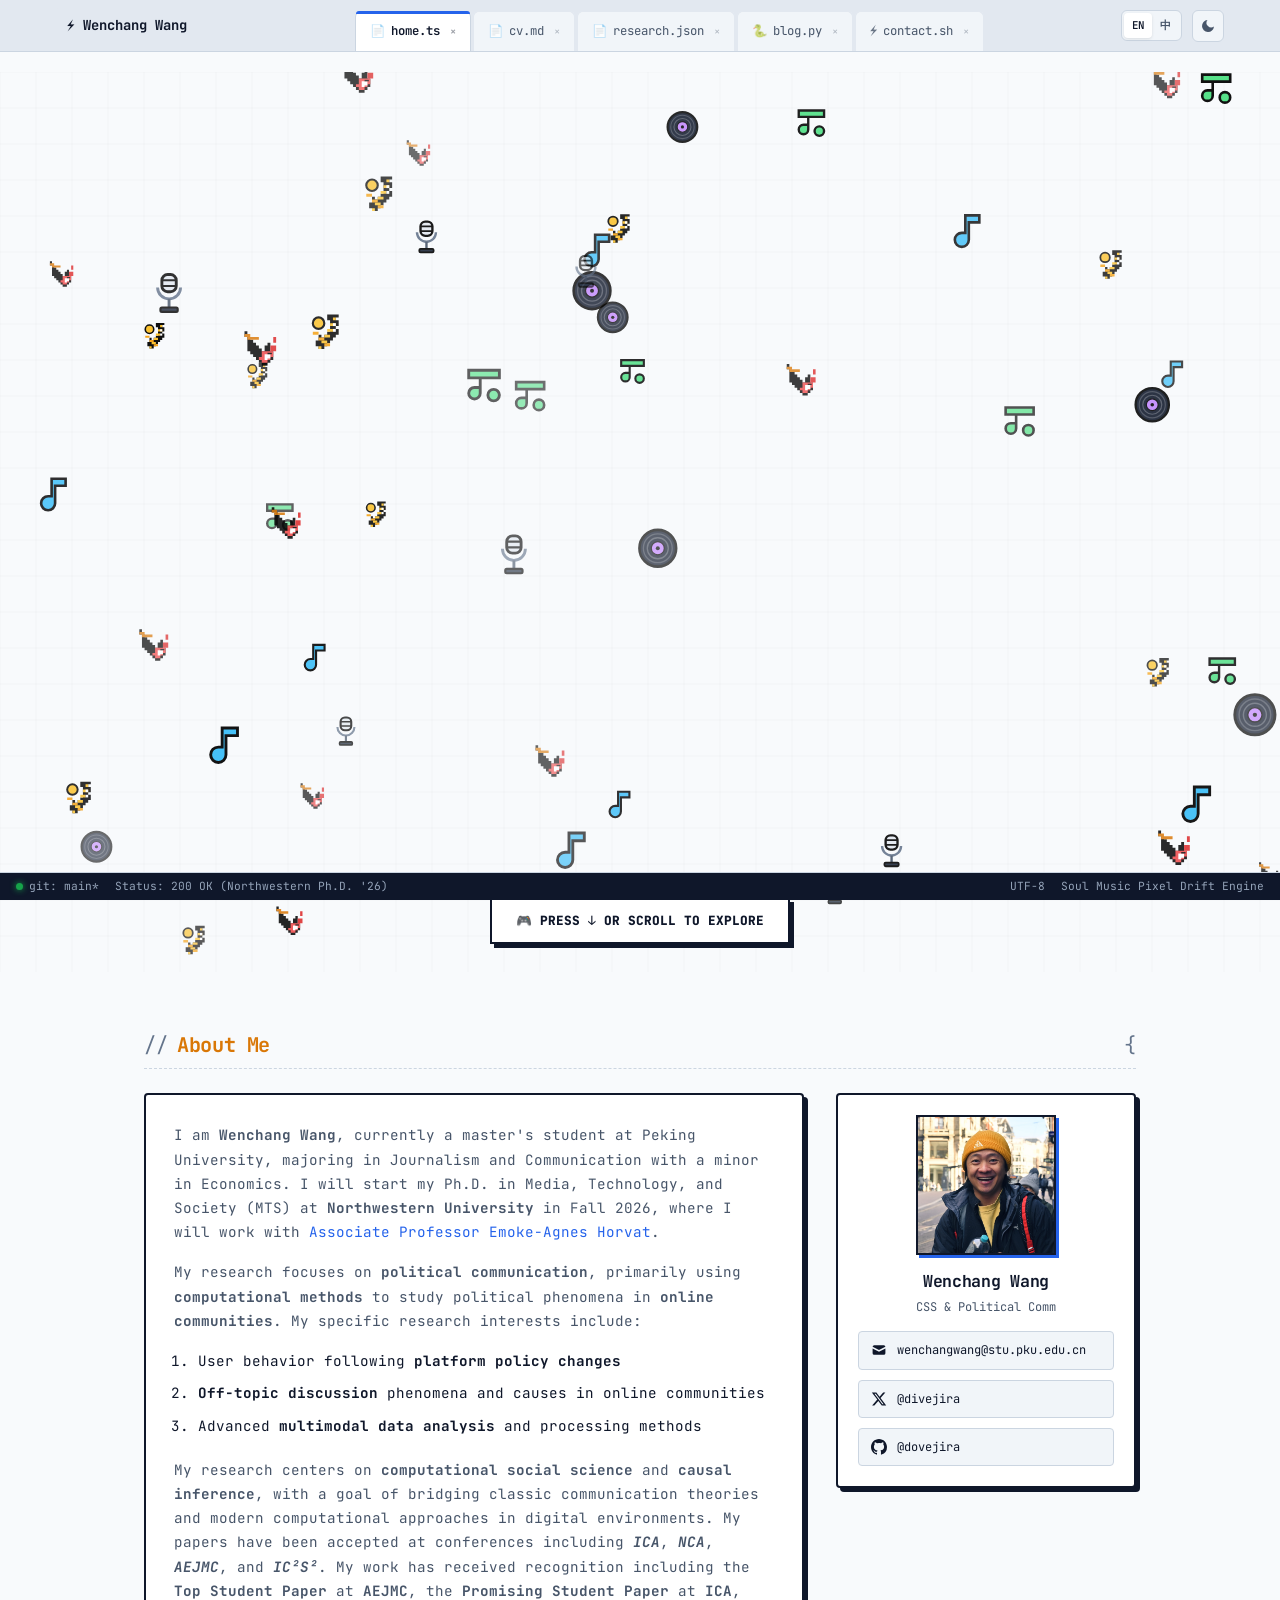
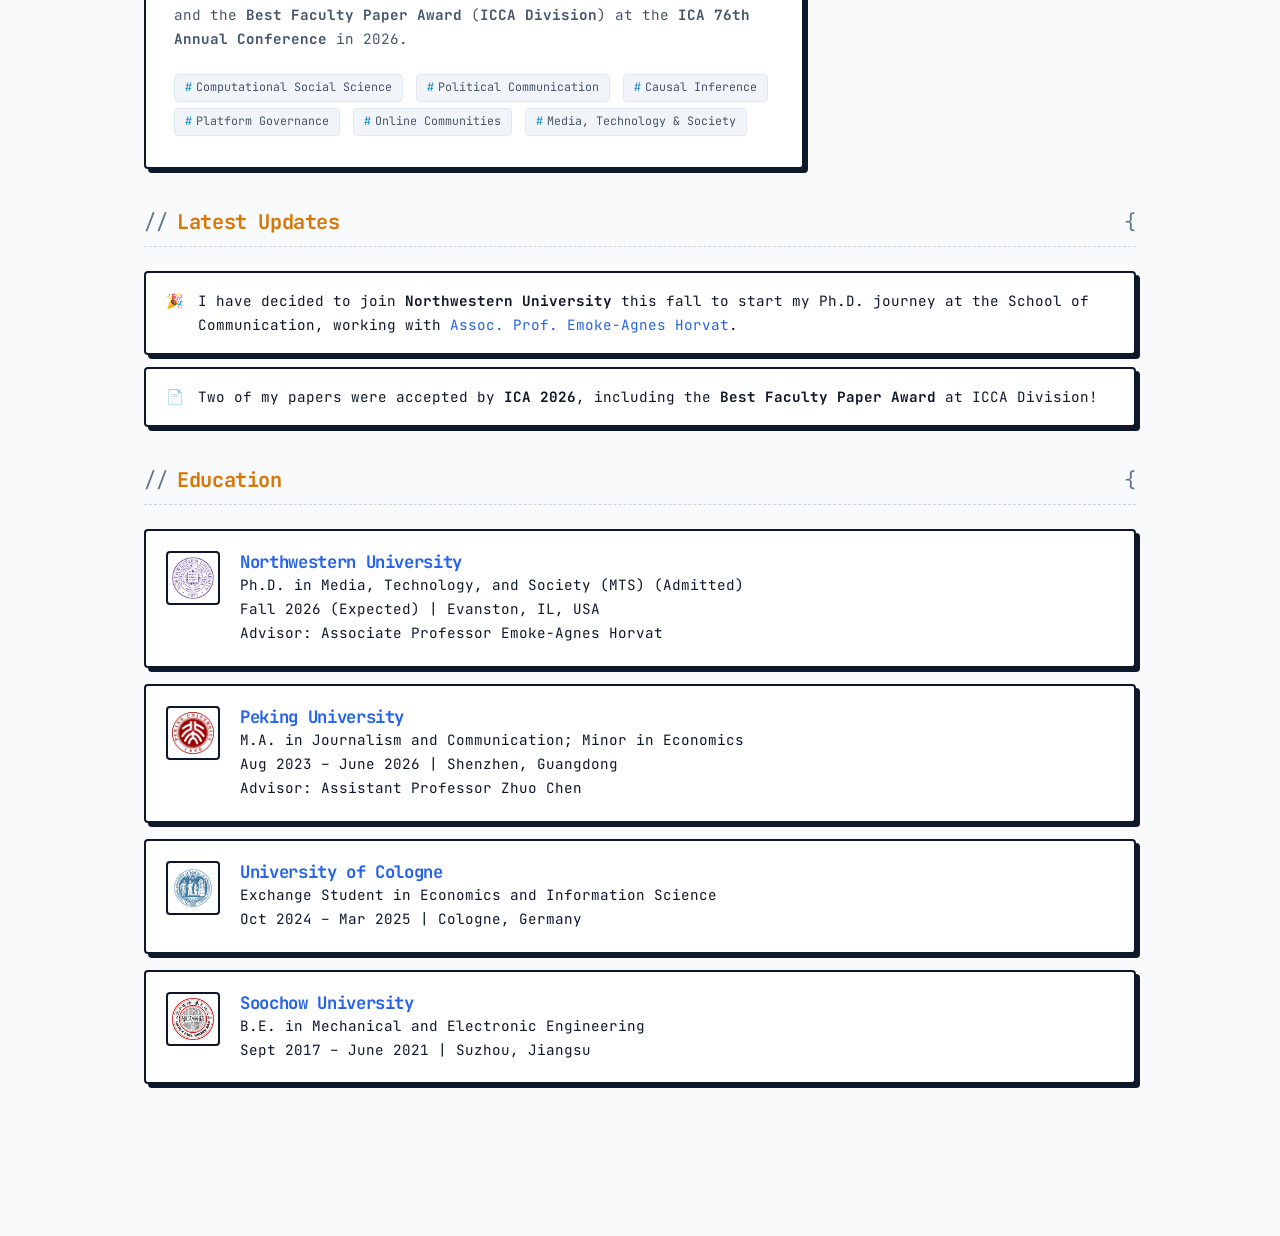
==== index.html @ b02657f3 "Update homepage UI with HD 8-bit SVG instrument animation" ====
<!DOCTYPE html>
<html lang="en">
<head>
    <meta charset="UTF-8">
    <meta name="viewport" content="width=device-width, initial-scale=1.0">
    <title>Home | Wenchang Wang</title>
    <meta name="description" content="Wenchang Wang's academic homepage. Computational social science, political communication, causal inference, platform governance, and digital behavior research.">
    <meta name="keywords" content="Wenchang Wang, computational social science, political communication, causal inference, platform governance, online communities, media technology society, Northwestern University">
    <meta name="author" content="Wenchang Wang">
    <meta name="robots" content="noindex, nofollow">
    <meta name="google-site-verification" content="5yu1n58Mx8jLZf6mdNh9V67mXeHBolQWGIDYQVzRNp0">
    <link rel="canonical" href="https://wenchang-wang.github.io/">
    <meta property="og:title" content="Wenchang Wang | Academic Homepage">
    <meta property="og:description" content="Research on computational social science, political communication, and causal inference.">
    <meta property="og:type" content="website">
    <meta property="og:url" content="https://wenchang-wang.github.io/">
    <meta property="og:image" content="https://wenchang-wang.github.io/images/profile.JPG">
    <meta name="twitter:card" content="summary">

    <!-- Favicon — pixel computer -->
    <link rel="icon" type="image/svg+xml" href="data:image/svg+xml,<svg xmlns='http://www.w3.org/2000/svg' viewBox='0 0 16 16' style='image-rendering:pixelated'><rect x='2' y='1' width='12' height='9' fill='%23555'/><rect x='3' y='2' width='10' height='7' fill='%23111'/><rect x='4' y='3' width='4' height='1' fill='%237ee787'/><rect x='4' y='7' width='6' height='1' fill='%2379c0ff'/><rect x='4' y='7' width='3' height='1' fill='%23ff7b72'/><rect x='6' y='10' width='4' height='2' fill='%23555'/><rect x='4' y='12' width='8' height='2' fill='%23555'/></svg>">

    <!-- Google Fonts: JetBrains Mono -->
    <link rel="preconnect" href="https://fonts.googleapis.com">
    <link rel="preconnect" href="https://fonts.gstatic.com" crossorigin>
    <link href="https://fonts.googleapis.com/css2?family=JetBrains+Mono:wght@300;400;500;600;700;800&display=swap" rel="stylesheet">

    <!-- Stylesheets -->
    <link rel="stylesheet" href="css/theme.css">
    <link rel="stylesheet" href="css/base.css">
    <link rel="stylesheet" href="css/navbar.css">
    <link rel="stylesheet" href="css/animations.css">
    <link rel="stylesheet" href="css/pages/homepage.css">
    <link rel="stylesheet" href="css/pages/cv.css">
    <link rel="stylesheet" href="css/pages/research.css">
    <link rel="stylesheet" href="css/pages/blog.css">
    <link rel="stylesheet" href="css/pages/contact.css">

    <!-- Prevent theme/lang flash -->
    <script>
      (function(){
        if(window.matchMedia('(prefers-color-scheme:dark)').matches)document.documentElement.setAttribute('data-theme','dark');
        document.documentElement.setAttribute('data-lang',localStorage.getItem('lang')||'en');
      })();
    </script>
</head>
<body>

<!-- ===== NAVBAR (IDE File Tabs Header) ===== -->
<nav class="navbar">
    <div class="nav-container">
        <a href="#home" class="nav-logo">Wenchang Wang</a>

        <div class="nav-links">
            <a href="#home" class="active"><span class="file-icon">📄</span>home.ts<span class="close-tab">×</span></a>
            <a href="#cv"><span class="file-icon">📄</span>cv.md<span class="close-tab">×</span></a>
            <a href="#research"><span class="file-icon">📄</span>research.json<span class="close-tab">×</span></a>
            <a href="#blog"><span class="file-icon">🐍</span>blog.py<span class="close-tab">×</span></a>
            <a href="#contact"><span class="file-icon">⚡</span>contact.sh<span class="close-tab">×</span></a>
        </div>

        <div class="nav-controls">
            <!-- Language toggle -->
            <div class="lang-toggle" data-lang="en" role="button" tabindex="0" aria-label="Toggle language">
                <span class="lang-option active" data-value="en">EN</span>
                <span class="lang-option" data-value="zh">中</span>
            </div>

            <!-- Theme toggle -->
            <button class="theme-toggle" type="button" aria-label="Toggle theme">
                <svg class="icon-sun" viewBox="0 0 24 24" fill="none" stroke="currentColor" stroke-width="2" stroke-linecap="round" stroke-linejoin="round">
                    <circle cx="12" cy="12" r="5"/><line x1="12" y1="1" x2="12" y2="3"/><line x1="12" y1="21" x2="12" y2="23"/><line x1="4.22" y1="4.22" x2="5.64" y2="5.64"/><line x1="18.36" y1="18.36" x2="19.78" y2="19.78"/><line x1="1" y1="12" x2="3" y2="12"/><line x1="21" y1="12" x2="23" y2="12"/><line x1="4.22" y1="19.78" x2="5.64" y2="18.36"/><line x1="18.36" y1="5.64" x2="19.78" y2="4.22"/>
                </svg>
                <svg class="icon-moon" viewBox="0 0 24 24" fill="currentColor" style="display:none">
                    <path d="M21 12.79A9 9 0 1111.21 3 7 7 0 0021 12.79z"/>
                </svg>
            </button>

            <!-- Hamburger (mobile) -->
            <button class="hamburger" type="button" aria-label="Menu">
                <span></span><span></span><span></span>
            </button>
        </div>
    </div>
</nav>

<!-- Puppet world — sidebar mascots -->
<div id="puppet-world"></div>

<!-- Mobile drawer -->
<div class="mobile-drawer">
    <a href="#home">📄 home.ts</a>
    <a href="#cv">📄 cv.md</a>
    <a href="#research">📄 research.json</a>
    <a href="#blog">🐍 blog.py</a>
    <a href="#contact">⚡ contact.sh</a>
</div>


<!-- ============================================================ -->
<!-- PAGE: HOME                                                    -->
<!-- ============================================================ -->
<section id="page-home" class="page active">

    <!-- 100vh Fullscreen Pure Soul Music & Jazz Instrument Pixel Drift Hero Section -->
    <div class="hero">
        <canvas id="particle-canvas"></canvas>

        <!-- Scroll down hint button -->
        <a href="#about-content" class="hero-scroll-btn" onclick="event.preventDefault(); document.getElementById('about-content').scrollIntoView({behavior:'smooth'});">
            <span>🎮 PRESS ↓ OR SCROLL TO EXPLORE</span>
        </a>
    </div>

    <!-- Main Content Section Below Hero -->
    <div id="about-content" class="container main-content-section">
        <h2 class="section-title">About Me</h2>
        <div class="about-grid">
            <div class="about-bio">
                <p>I am <strong>Wenchang Wang</strong>, currently a master's student at Peking University, majoring in Journalism and Communication with a minor in Economics. I will start my Ph.D. in Media, Technology, and Society (MTS) at <strong>Northwestern University</strong> in Fall 2026, where I will work with <a href="https://agneshorvat.soc.northwestern.edu/" target="_blank">Associate Professor Emoke-Agnes Horvat</a>.</p>

                <p>My research focuses on <strong>political communication</strong>, primarily using <strong>computational methods</strong> to study political phenomena in <strong>online communities</strong>. My specific research interests include:</p>

                <ol>
                    <li>User behavior following <strong>platform policy changes</strong></li>
                    <li><strong>Off-topic discussion</strong> phenomena and causes in online communities</li>
                    <li>Advanced <strong>multimodal data analysis</strong> and processing methods</li>
                </ol>

                <p>My research centers on <strong>computational social science</strong> and <strong>causal inference</strong>, with a goal of bridging classic communication theories and modern computational approaches in digital environments. My papers have been accepted at conferences including <strong><em>ICA</em></strong>, <strong><em>NCA</em></strong>, <strong><em>AEJMC</em></strong>, and <strong><em>IC²S²</em></strong>. My work has received recognition including the <strong>Top Student Paper</strong> at <strong>AEJMC</strong>, the <strong>Promising Student Paper</strong> at <strong>ICA</strong>, and the <strong>Best Faculty Paper Award</strong> (<strong>ICCA Division</strong>) at the <strong>ICA 76th Annual Conference</strong> in 2026.</p>

                <div class="keywords" style="margin-top:20px;">
                    <span class="chip">Computational Social Science</span>
                    <span class="chip">Political Communication</span>
                    <span class="chip">Causal Inference</span>
                    <span class="chip">Platform Governance</span>
                    <span class="chip">Online Communities</span>
                    <span class="chip">Media, Technology & Society</span>
                </div>
            </div>

            <div class="about-sidebar">
                <div class="profile-card">
                    <img src="images/profile.JPG" alt="Wenchang Wang" class="profile-photo">
                    <h3 style="font-size:1.1rem;margin-bottom:4px;">Wenchang Wang</h3>
                    <p style="font-size:0.8rem;color:var(--fg-muted);margin-bottom:14px;">CSS & Political Comm</p>
                    <div class="contact-quick">
                        <a href="mailto:wenchangwang@stu.pku.edu.cn" class="contact-quick-item">
                            <svg viewBox="0 0 20 20"><path d="M2.003 5.884L10 9.882l7.997-3.998A2 2 0 0016 4H4a2 2 0 00-1.997 1.884z"/><path d="M18 8.118l-8 4-8-4V14a2 2 0 002 2h12a2 2 0 002-2V8.118z"/></svg>
                            <span>wenchangwang@stu.pku.edu.cn</span>
                        </a>
                        <a href="https://x.com/divejira" target="_blank" class="contact-quick-item">
                            <svg viewBox="0 0 24 24"><path d="M18.244 2.25h3.308l-7.227 8.26 8.502 11.24H16.17l-5.214-6.817L4.99 21.75H1.68l7.73-8.835L1.254 2.25H8.08l4.713 6.231zm-1.161 17.52h1.833L7.084 4.126H5.117z"/></svg>
                            <span>@divejira</span>
                        </a>
                        <a href="https://github.com/dovejira" target="_blank" class="contact-quick-item">
                            <svg viewBox="0 0 20 20"><path fill-rule="evenodd" d="M10 0C4.477 0 0 4.484 0 10.017c0 4.425 2.865 8.18 6.839 9.504.5.092.682-.217.682-.483 0-.237-.008-.868-.013-1.703-2.782.605-3.369-1.343-3.369-1.343-.454-1.158-1.11-1.466-1.11-1.466-.908-.62.069-.608.069-.608 1.003.07 1.531 1.032 1.531 1.032.892 1.53 2.341 1.088 2.91.832.092-.647.35-1.088.636-1.338-2.22-.253-4.555-1.113-4.555-4.951 0-1.093.39-1.988 1.029-2.688-.103-.253-.446-1.272.098-2.65 0 0 .84-.27 2.75 1.026A9.564 9.564 0 0110 4.844c.85.004 1.705.115 2.504.337 1.909-1.296 2.747-1.027 2.747-1.027.546 1.379.203 2.398.1 2.651.64.7 1.028 1.595 1.028 2.688 0 3.848-2.339 4.695-4.566 4.942.359.31.678.921.678 1.856 0 1.338-.012 2.419-.012 2.747 0 .268.18.58.688.482A10.019 10.019 0 0020 10.017C20 4.484 15.522 0 10 0z" clip-rule="evenodd"/></svg>
                            <span>@dovejira</span>
                        </a>
                    </div>
                </div>
            </div>
        </div>

        <!-- Latest Updates Stream -->
        <div class="news-section" style="margin-top:40px;">
            <h2 class="section-title">Latest Updates</h2>
            <div class="news-list">
                <div class="news-item">
                    <span class="news-icon">🎉</span>
                    <span>I have decided to join <strong>Northwestern University</strong> this fall to start my Ph.D. journey at the School of Communication, working with <a href="https://agneshorvat.soc.northwestern.edu/" target="_blank">Assoc. Prof. Emoke-Agnes Horvat</a>.</span>
                </div>
                <div class="news-item">
                    <span class="news-icon">📄</span>
                    <span>Two of my papers were accepted by <strong>ICA 2026</strong>, including the <strong>Best Faculty Paper Award</strong> at ICCA Division!</span>
                </div>
            </div>
        </div>

        <!-- Education Grid -->
        <div class="education-section" style="margin-top:40px;">
            <h2 class="section-title">Education</h2>
            <div class="education-grid">
                <div class="education-item">
                    <img src="images/nu-logo.png" alt="Northwestern University" class="school-logo">
                    <div class="edu-content">
                        <h3><a href="https://mts.northwestern.edu/" target="_blank">Northwestern University</a></h3>
                        <div class="edu-degree">Ph.D. in Media, Technology, and Society (MTS) (Admitted)</div>
                        <div class="edu-meta">Fall 2026 (Expected) | Evanston, IL, USA</div>
                        <div class="edu-note">Advisor: Associate Professor Emoke-Agnes Horvat</div>
                    </div>
                </div>
                <div class="education-item">
                    <img src="images/pku-logo.png" alt="Peking University" class="school-logo">
                    <div class="edu-content">
                        <h3><a href="https://english.pku.edu.cn" target="_blank">Peking University</a></h3>
                        <div class="edu-degree">M.A. in Journalism and Communication; Minor in Economics</div>
                        <div class="edu-meta">Aug 2023 – June 2026 | Shenzhen, Guangdong</div>
                        <div class="edu-note">Advisor: Assistant Professor Zhuo Chen</div>
                    </div>
                </div>
                <div class="education-item">
                    <img src="images/uni-koeln-logo.png" alt="University of Cologne" class="school-logo">
                    <div class="edu-content">
                        <h3><a href="https://uni-koeln.de/en/" target="_blank">University of Cologne</a></h3>
                        <div class="edu-degree">Exchange Student in Economics and Information Science</div>
                        <div class="edu-meta">Oct 2024 – Mar 2025 | Cologne, Germany</div>
                    </div>
                </div>
                <div class="education-item">
                    <img src="images/suda-logo.png" alt="Soochow University" class="school-logo">
                    <div class="edu-content">
                        <h3><a href="https://eng.suda.edu.cn/" target="_blank">Soochow University</a></h3>
                        <div class="edu-degree">B.E. in Mechanical and Electronic Engineering</div>
                        <div class="edu-meta">Sept 2017 – June 2021 | Suzhou, Jiangsu</div>
                    </div>
                </div>
            </div>
        </div>
    </div>

</section>


<!-- ============================================================ -->
<!-- PAGE: CV                                                      -->
<!-- ============================================================ -->
<section id="page-cv" class="page">
    <div class="container cv-page">
        <h2 class="section-title">Curriculum Vitae</h2>
        
        <div class="cv-download-card">
            <h3 style="margin-bottom:12px;">Download Complete Curriculum Vitae</h3>
            <p style="color:var(--fg-muted);margin-bottom:20px;">PDF document containing complete academic achievements, publications, and background.</p>
            <a href="files/cv.pdf" class="download-button" download>
                <svg class="download-icon" fill="currentColor" viewBox="0 0 20 20">
                    <path fill-rule="evenodd" d="M3 17a1 1 0 011-1h12a1 1 0 110 2H4a1 1 0 01-1-1zm3.293-7.707a1 1 0 011.414 0L9 10.586V3a1 1 0 112 0v7.586l1.293-1.293a1 1 0 111.414 1.414l-3 3a1 1 0 01-1.414 0l-3-3a1 1 0 010-1.414z" clip-rule="evenodd"/>
                </svg>
                Download CV (PDF)
            </a>
        </div>
    </div>
</section>


<!-- ============================================================ -->
<!-- PAGE: RESEARCH                                                -->
<!-- ============================================================ -->
<section id="page-research" class="page">
    <div class="container research-page">
        <h2 class="section-title">Selected Publications & Conferences</h2>
        
        <div class="paper-list">
            <div class="paper-card">
                <span class="paper-badge top-paper">Best Faculty Paper — ICA 2026</span>
                <h3 class="paper-title">How Travel Videos Shape Intergroup Perception? The Spillover Effect of Mediated Intergroup Contact</h3>
                <div class="paper-authors">Chen, Z., & <strong>Wang, W.</strong></div>
                <div class="paper-venue">// 2026 ICA 76th Conference (ICCA Division), Cape Town, South Africa</div>
                <div class="paper-actions">
                    <a href="#" class="action-btn">[PDF]</a>
                    <a href="#" class="action-btn">[BibTeX]</a>
                </div>
            </div>

            <div class="paper-card">
                <span class="paper-badge ica">ICA 2026 Accepted</span>
                <h3 class="paper-title">Beyond Ownership Change: How Platform Governance Reshapes Peer Production Behavior</h3>
                <div class="paper-authors"><strong>Wang, W.</strong>, Chen, Z., Hu, Y., & Dong, Q.</div>
                <div class="paper-venue">// 2026 ICA 76th Conference (Computational Methods Division)</div>
                <div class="paper-actions">
                    <a href="#" class="action-btn">[PDF]</a>
                    <a href="#" class="action-btn">[BibTeX]</a>
                </div>
            </div>

            <div class="paper-card">
                <span class="paper-badge aejmc">AEJMC Top Student Paper</span>
                <h3 class="paper-title">Focusing on Minority Groups: A Quantitative Study on the Attitudes of Diverse Minority Groups towards ChatGPT</h3>
                <div class="paper-authors"><strong>Wang, W.</strong>, Liu, Y., Lin, Z., & Ouyang, W.</div>
                <div class="paper-venue">// 2024 AEJMC 107th Conference, Philadelphia, PA</div>
                <div class="paper-actions">
                    <a href="#" class="action-btn">[PDF]</a>
                    <a href="#" class="action-btn">[BibTeX]</a>
                </div>
            </div>
        </div>
    </div>
</section>


<!-- ============================================================ -->
<!-- PAGE: BLOG                                                    -->
<!-- ============================================================ -->
<section id="page-blog" class="page">
    <div class="container blog-page">
        <h2 class="section-title">Academic Blog & Notes</h2>
        <div class="paper-card">
            <h3 class="paper-title"><a href="blog1/ic2s2-online-poster.html">IC²S² Online Poster: Exposure & Engagement</a></h3>
            <div class="paper-venue">// Posted on July 15, 2025 | Conference Notes</div>
            <p style="color:var(--fg-muted);margin-top:8px;">Interactive online poster presented at the 2025 IC²S² Conference, analyzing fitness influencer visual strategies.</p>
        </div>
    </div>
</section>


<!-- ============================================================ -->
<!-- PAGE: CONTACT                                                 -->
<!-- ============================================================ -->
<section id="page-contact" class="page">
    <div class="container contact-page">
        <h2 class="section-title">Contact & Communication</h2>
        <div class="arcade-card" style="max-width:650px;margin:0 auto;">
            <div class="arcade-header">
                <div><span class="arcade-badge">CONTACT</span> WENCHANG WANG</div>
                <div>STATUS: OPEN</div>
            </div>
            <div class="arcade-body">
                <p><strong>Email:</strong> <a href="mailto:wenchangwang@stu.pku.edu.cn">wenchangwang@stu.pku.edu.cn</a></p>
                <p><strong>X (Twitter):</strong> <a href="https://x.com/divejira" target="_blank">@divejira</a></p>
                <p><strong>GitHub:</strong> <a href="https://github.com/dovejira" target="_blank">@dovejira</a></p>
            </div>
        </div>
    </div>
</section>


<!-- VS Code Fixed Bottom Status Bar -->
<div class="statusbar">
    <div class="statusbar-left">
        <div class="statusbar-item"><span class="dot"></span> <span>git: main*</span></div>
        <div class="statusbar-item"><span>Status: 200 OK (Northwestern Ph.D. '26)</span></div>
    </div>
    <div class="statusbar-right">
        <div class="statusbar-item"><span>UTF-8</span></div>
        <div class="statusbar-item"><span>Soul Music Pixel Drift Engine</span></div>
    </div>
</div>


<!-- Scripts -->
<script src="js/theme.js"></script>
<script src="js/router.js" defer></script>
<script src="js/i18n.js" defer></script>
<script src="js/particles.js" defer></script>
<script src="js/puppets.js" defer></script>
<script src="js/pages/homepage.js" defer></script>
<script src="js/pages/cv.js" defer></script>
<script src="js/pages/research.js" defer></script>
<script src="js/pages/blog.js" defer></script>
<script src="js/pages/contact.js" defer></script>

</body>
</html>
---- css/theme.css ----
/**
 * theme.css — IDE & Cyber Academic Palette
 * Light (GitHub Light / Monokai Light) & Dark (VS Code Dark+ / Monokai Cyber)
 */

:root {
  /* Core Backgrounds & Foregrounds */
  --bg: #f8fafc;
  --bg-secondary: #f1f5f9;
  --bg-tertiary: #e2e8f0;
  --fg: #0f172a;
  --fg-muted: #475569;
  --fg-subtle: #64748b;

  /* Primary Accent & Glow */
  --accent: #2563eb;
  --accent-hover: #1d4ed8;
  --accent-glow: rgba(37, 99, 235, 0.15);
  --accent-cyan: #0284c7;
  --accent-green: #16a34a;
  --accent-purple: #9333ea;
  --accent-orange: #ea580c;

  /* IDE Structure Elements */
  --border: #cbd5e1;
  --border-subtle: #e2e8f0;
  --card-bg: #ffffff;
  --card-shadow: 0 4px 14px rgba(15, 23, 42, 0.05), 0 1px 3px rgba(15, 23, 42, 0.08);
  --card-shadow-hover: 0 12px 28px rgba(37, 99, 235, 0.12), 0 4px 10px rgba(15, 23, 42, 0.08);

  /* IDE Tab Bar */
  --tab-bar-bg: #e2e8f0;
  --tab-bg: #f1f5f9;
  --tab-active-bg: #ffffff;
  --tab-active-border: #2563eb;

  /* Terminal Window */
  --terminal-header-bg: #1e293b;
  --terminal-bg: #0f172a;
  --terminal-fg: #f8fafc;
  --terminal-prompt: #38bdf8;

  /* Line Numbers & Guides */
  --line-num-color: #94a3b8;
  --indent-guide: rgba(203, 213, 225, 0.6);

  /* Status Bar */
  --statusbar-bg: #0f172a;
  --statusbar-fg: #94a3b8;
  --statusbar-accent: #38bdf8;

  /* Particle & Canvas */
  --node-color: #2563eb;
  --node-beam: rgba(37, 99, 235, 0.25);
  --node-pulse: #0284c7;

  /* Syntax Tokens (Monokai Light) */
  --syn-keyword: #d97706;
  --syn-string: #16a34a;
  --syn-fn: #2563eb;
  --syn-num: #9333ea;
  --syn-comment: #64748b;
  --syn-tag: #dc2626;
  --syn-prop: #0284c7;
}

[data-theme="dark"] {
  /* Core Backgrounds & Foregrounds */
  --bg: #0b0f17;
  --bg-secondary: #111827;
  --bg-tertiary: #1f2937;
  --fg: #f3f4f6;
  --fg-muted: #9ca3af;
  --fg-subtle: #6b7280;

  /* Primary Accent & Glow */
  --accent: #3b82f6;
  --accent-hover: #60a5fa;
  --accent-glow: rgba(59, 130, 246, 0.25);
  --accent-cyan: #38bdf8;
  --accent-green: #4ade80;
  --accent-purple: #c084fc;
  --accent-orange: #fb923c;

  /* IDE Structure Elements */
  --border: #1f2937;
  --border-subtle: #374151;
  --card-bg: #111827;
  --card-shadow: 0 4px 20px rgba(0, 0, 0, 0.4);
  --card-shadow-hover: 0 12px 32px rgba(59, 130, 246, 0.2);

  /* IDE Tab Bar */
  --tab-bar-bg: #030712;
  --tab-bg: #111827;
  --tab-active-bg: #1f2937;
  --tab-active-border: #38bdf8;

  /* Terminal Window */
  --terminal-header-bg: #111827;
  --terminal-bg: #030712;
  --terminal-fg: #f3f4f6;
  --terminal-prompt: #4ade80;

  /* Line Numbers & Guides */
  --line-num-color: #4b5563;
  --indent-guide: rgba(55, 65, 81, 0.6);

  /* Status Bar */
  --statusbar-bg: #030712;
  --statusbar-fg: #9ca3af;
  --statusbar-accent: #38bdf8;

  /* Particle & Canvas */
  --node-color: #38bdf8;
  --node-beam: rgba(56, 189, 248, 0.3);
  --node-pulse: #4ade80;

  /* Syntax Tokens (VS Code Dark Plus) */
  --syn-keyword: #c084fc;
  --syn-string: #4ade80;
  --syn-fn: #60a5fa;
  --syn-num: #fb923c;
  --syn-comment: #6b7280;
  --syn-tag: #f87171;
  --syn-prop: #38bdf8;
}
---- css/base.css ----
/**
 * base.css — Global IDE Typography, Code Elements, Line Numbers & Layout Primitives.
 */

*, *::before, *::after {
  box-sizing: border-box;
  margin: 0;
  padding: 0;
}

html {
  scroll-behavior: smooth;
  -webkit-text-size-adjust: 100%;
  font-size: 15px;
}

body {
  font-family: 'JetBrains Mono', 'Fira Code', 'Cascadia Code', 'Source Code Pro', 'Menlo', monospace;
  font-size: 0.95rem;
  line-height: 1.7;
  color: var(--fg);
  background-color: var(--bg);
  transition: background-color 0.25s ease, color 0.25s ease;
  overflow-x: hidden;
  -webkit-font-smoothing: antialiased;
  -moz-osx-font-smoothing: grayscale;
  padding-bottom: 32px; /* Space for bottom statusbar */
}

h1, h2, h3, h4, h5, h6 {
  font-family: 'JetBrains Mono', monospace;
  font-weight: 700;
  letter-spacing: -0.02em;
  line-height: 1.3;
  color: var(--fg);
}

h1 { font-size: 2.2rem; }
h2 { font-size: 1.5rem; }
h3 { font-size: 1.15rem; }

a {
  color: var(--accent);
  text-decoration: none;
  transition: color 0.2s ease, border-color 0.2s ease;
}

a:hover {
  color: var(--accent-hover);
}

img {
  max-width: 100%;
  height: auto;
  display: block;
}

ul, ol {
  list-style: none;
}

button {
  font-family: inherit;
  font-size: inherit;
  cursor: pointer;
  border: none;
  background: none;
  color: inherit;
}

/* Scrollbar IDE style */
::-webkit-scrollbar {
  width: 10px;
  height: 10px;
}
::-webkit-scrollbar-track {
  background: var(--bg-secondary);
}
::-webkit-scrollbar-thumb {
  background: var(--border);
  border-radius: 4px;
}
::-webkit-scrollbar-thumb:hover {
  background: var(--fg-subtle);
}

/* Layout Container */
.container {
  max-width: 1040px;
  margin: 0 auto;
  padding: 0 24px;
}

/* Page Section (SPA Routing) */
.page {
  display: none;
  opacity: 0;
  min-height: calc(100vh - 100px);
  padding-top: 72px;
  padding-bottom: 60px;
}

.page.active {
  display: block;
}

.page.fade-in {
  animation: pageFadeIn 0.25s ease forwards;
}

.page.fade-out {
  animation: pageFadeOut 0.18s ease forwards;
}

/* IDE Section Headers with Comment prefix */
.section-title {
  font-size: 1.35rem;
  font-family: 'JetBrains Mono', monospace;
  margin-bottom: 24px;
  padding-bottom: 10px;
  border-bottom: 1px dashed var(--border);
  display: flex;
  align-items: center;
  gap: 10px;
  color: var(--syn-keyword);
}

.section-title::before {
  content: '//';
  color: var(--syn-comment);
  font-weight: 400;
}

.section-title::after {
  content: '{';
  color: var(--fg-subtle);
  font-weight: 400;
  margin-left: auto;
}

/* Line Number Wrapper */
.code-card {
  position: relative;
  background: var(--card-bg);
  border: 1px solid var(--border);
  border-radius: 8px;
  box-shadow: var(--card-shadow);
  transition: transform 0.2s ease, box-shadow 0.2s ease, border-color 0.2s ease;
  overflow: hidden;
}

.code-card:hover {
  transform: translateY(-2px);
  border-color: var(--accent-cyan);
  box-shadow: var(--card-shadow-hover);
}

/* Code Syntax Elements */
.syn-kw { color: var(--syn-keyword); font-weight: 600; }
.syn-str { color: var(--syn-string); }
.syn-fn { color: var(--syn-fn); }
.syn-num { color: var(--syn-num); }
.syn-cm { color: var(--syn-comment); font-style: italic; }
.syn-prop { color: var(--syn-prop); }

/* Keyword Chips / Tags */
.chip {
  display: inline-flex;
  align-items: center;
  gap: 4px;
  padding: 3px 10px;
  border-radius: 4px;
  font-size: 0.78rem;
  font-family: 'JetBrains Mono', monospace;
  background: var(--bg-secondary);
  color: var(--fg-muted);
  border: 1px solid var(--border-subtle);
  margin: 3px 4px 3px 0;
  transition: all 0.2s ease;
}

.chip::before {
  content: '#';
  color: var(--accent-cyan);
}

.chip:hover {
  background: var(--accent-glow);
  color: var(--accent);
  border-color: var(--accent);
}

/* VS Code Status Bar (Fixed at bottom) */
.statusbar {
  position: fixed;
  bottom: 0;
  left: 0;
  right: 0;
  height: 28px;
  background: var(--statusbar-bg);
  color: var(--statusbar-fg);
  font-family: 'JetBrains Mono', monospace;
  font-size: 0.75rem;
  display: flex;
  align-items: center;
  justify-content: space-between;
  padding: 0 16px;
  z-index: 1000;
  border-top: 1px solid var(--border);
}

.statusbar-left, .statusbar-right {
  display: flex;
  align-items: center;
  gap: 16px;
}

.statusbar-item {
  display: flex;
  align-items: center;
  gap: 6px;
}

.statusbar-item .dot {
  width: 7px;
  height: 7px;
  border-radius: 50%;
  background: var(--accent-green);
  box-shadow: 0 0 6px var(--accent-green);
}

/* Animations */
@keyframes pageFadeIn {
  from { opacity: 0; transform: translateY(6px); }
  to { opacity: 1; transform: translateY(0); }
}

@keyframes pageFadeOut {
  from { opacity: 1; transform: translateY(0); }
  to { opacity: 0; transform: translateY(-4px); }
}

@keyframes blink {
  0%, 100% { opacity: 1; }
  50% { opacity: 0; }
}

.cursor-blink {
  display: inline-block;
  width: 8px;
  height: 1.1em;
  background: var(--syn-prop);
  vertical-align: middle;
  margin-left: 2px;
  animation: blink 1s step-end infinite;
}

/* Mobile Responsive Adjustments */
@media (max-width: 768px) {
  html { font-size: 14px; }
  h1 { font-size: 1.7rem; }
  h2 { font-size: 1.3rem; }
  .page { padding-top: 65px; }
  .statusbar-right { display: none; }
}
---- css/navbar.css ----
/**
 * navbar.css — IDE File Tab Bar & Explorer Controls
 */

.navbar {
  position: fixed;
  top: 0;
  left: 0;
  right: 0;
  height: 52px;
  background: var(--tab-bar-bg);
  border-bottom: 1px solid var(--border);
  z-index: 900;
  display: flex;
  align-items: center;
  user-select: none;
  backdrop-filter: blur(12px);
  -webkit-backdrop-filter: blur(12px);
}

.nav-container {
  width: 100%;
  max-width: 1200px;
  margin: 0 auto;
  padding: 0 16px;
  display: flex;
  align-items: center;
  justify-content: space-between;
  height: 100%;
}

/* Brand / Logo (VS Code Project Workspace Title) */
.nav-logo {
  font-family: 'JetBrains Mono', monospace;
  font-weight: 700;
  font-size: 0.92rem;
  color: var(--fg);
  display: flex;
  align-items: center;
  gap: 8px;
  text-decoration: none;
  padding: 6px 10px;
  border-radius: 4px;
  background: var(--bg-tertiary);
  border: 1px solid var(--border-subtle);
}

.nav-logo::before {
  content: '⚡';
  font-size: 0.85rem;
}

/* IDE Tabs Navigation Links */
.nav-links {
  display: flex;
  align-items: flex-end;
  height: 100%;
  gap: 2px;
  margin-left: 20px;
}

.nav-links a {
  display: flex;
  align-items: center;
  gap: 6px;
  height: 40px;
  padding: 0 14px;
  font-family: 'JetBrains Mono', monospace;
  font-size: 0.82rem;
  color: var(--fg-muted);
  background: var(--tab-bg);
  border: 1px solid var(--border-subtle);
  border-bottom: none;
  border-radius: 6px 6px 0 0;
  text-decoration: none;
  position: relative;
  transition: all 0.15s ease;
}

.nav-links a .file-icon {
  font-size: 0.82rem;
  opacity: 0.8;
}

.nav-links a .close-tab {
  font-size: 0.7rem;
  opacity: 0.4;
  margin-left: 4px;
  transition: opacity 0.2s;
}

.nav-links a:hover {
  color: var(--fg);
  background: var(--bg-secondary);
}

.nav-links a:hover .close-tab {
  opacity: 0.8;
}

.nav-links a.active {
  color: var(--fg);
  background: var(--tab-active-bg);
  border-color: var(--border);
  font-weight: 600;
}

.nav-links a.active::before {
  content: '';
  position: absolute;
  top: -1px;
  left: 0;
  right: 0;
  height: 3px;
  background: var(--tab-active-border);
  border-radius: 6px 6px 0 0;
}

/* Nav Right Controls */
.nav-controls {
  display: flex;
  align-items: center;
  gap: 10px;
}

/* Language Toggle Switch */
.lang-toggle {
  display: flex;
  align-items: center;
  background: var(--bg-secondary);
  border: 1px solid var(--border);
  border-radius: 6px;
  padding: 2px;
  cursor: pointer;
  font-family: 'JetBrains Mono', monospace;
  font-size: 0.72rem;
  font-weight: 600;
  position: relative;
}

.lang-option {
  padding: 3px 8px;
  border-radius: 4px;
  color: var(--fg-muted);
  transition: color 0.2s;
  z-index: 2;
}

.lang-option.active {
  color: var(--fg);
  background: var(--card-bg);
  box-shadow: 0 1px 3px rgba(0, 0, 0, 0.1);
}

/* Theme Toggle Button */
.theme-toggle {
  display: flex;
  align-items: center;
  justify-content: center;
  width: 32px;
  height: 32px;
  border-radius: 6px;
  background: var(--bg-secondary);
  border: 1px solid var(--border);
  color: var(--fg-muted);
  transition: all 0.2s ease;
}

.theme-toggle:hover {
  color: var(--fg);
  border-color: var(--accent);
}

.theme-toggle svg {
  width: 16px;
  height: 16px;
}

/* Hamburger (Mobile) */
.hamburger {
  display: none;
  flex-direction: column;
  justify-content: space-between;
  width: 22px;
  height: 16px;
}

.hamburger span {
  display: block;
  height: 2px;
  width: 100%;
  background: var(--fg);
  border-radius: 2px;
}

/* Mobile Drawer */
.mobile-drawer {
  display: none;
  position: fixed;
  top: 52px;
  left: 0;
  right: 0;
  background: var(--tab-bar-bg);
  border-bottom: 1px solid var(--border);
  padding: 16px;
  z-index: 890;
  flex-direction: column;
  gap: 10px;
}

.mobile-drawer.active {
  display: flex;
}

.mobile-drawer a {
  padding: 10px 14px;
  border-radius: 6px;
  background: var(--tab-bg);
  border: 1px solid var(--border-subtle);
  color: var(--fg);
  font-family: 'JetBrains Mono', monospace;
  font-size: 0.9rem;
  text-decoration: none;
}

.mobile-drawer a.active {
  background: var(--tab-active-bg);
  border-color: var(--accent);
  color: var(--accent);
}

@media (max-width: 840px) {
  .nav-links { display: none; }
  .hamburger { display: flex; }
}
---- css/animations.css ----
/**
 * animations.css — All @keyframes for page transitions, entrance effects,
 * typewriter, counting, 3D flips, particle bursts, and puppet interactions.
 */

/* Page transitions */
@keyframes pageFadeIn {
  from { opacity: 0; transform: translateY(8px); }
  to   { opacity: 1; transform: translateY(0); }
}

@keyframes pageFadeOut {
  from { opacity: 1; }
  to   { opacity: 0; }
}

/* Pixel block assembly — each block flies in from a random offset */
@keyframes pxBlockIn {
  0%   { opacity: 0; transform: translate(var(--dx, 0px), var(--dy, 0px)) scale(0.2); }
  100% { opacity: 1; transform: translate(0, 0) scale(1); }
}

/* Typewriter cursor blink */
@keyframes cursorBlink {
  0%, 100% { border-right-color: var(--accent); }
  50%      { border-right-color: transparent; }
}

/* Slide in from left (CV timeline) */
@keyframes slideInLeft {
  from { opacity: 0; transform: translateX(-40px); }
  to   { opacity: 1; transform: translateX(0); }
}

/* Slide up (Blog entries) */
@keyframes slideUp {
  from { opacity: 0; transform: translateY(30px); }
  to   { opacity: 1; transform: translateY(0); }
}

/* Scale in (Research cards) */
@keyframes scaleIn {
  from { opacity: 0; transform: scale(0.92); }
  to   { opacity: 1; transform: scale(1); }
}

/* 3D flip in (Contact cards) */
@keyframes flipIn {
  from { opacity: 0; transform: perspective(600px) rotateX(15deg); }
  to   { opacity: 1; transform: perspective(600px) rotateX(0deg); }
}

/* Progress bar fill */
@keyframes progressFill {
  from { width: 0; }
}

/* Count up — handled in JS, this is for the visual pulse */
@keyframes countPulse {
  0%   { transform: scale(1); }
  50%  { transform: scale(1.1); }
  100% { transform: scale(1); }
}

/* Puppet bounce on hover */
@keyframes puppetBounce {
  0%   { transform: translateY(0); }
  30%  { transform: translateY(-14px); }
  50%  { transform: translateY(-4px); }
  70%  { transform: translateY(-8px); }
  100% { transform: translateY(0); }
}

/* Contact background gradient flow */
@keyframes gradientFlow {
  0%   { background-position: 0% 50%; }
  50%  { background-position: 100% 50%; }
  100% { background-position: 0% 50%; }
}

/* Radial glow pulse */
@keyframes glowPulse {
  0%, 100% { opacity: 0.3; transform: scale(1); }
  50%      { opacity: 0.6; transform: scale(1.15); }
}

/* Ripple effect */
@keyframes ripple {
  0%   { transform: scale(0); opacity: 0.6; }
  100% { transform: scale(4); opacity: 0; }
}

/* Particle explosion (contact form success) */
@keyframes particleBurst {
  0%   { opacity: 1; transform: translate(0, 0) scale(1); }
  100% { opacity: 0; transform: translate(var(--tx), var(--ty)) scale(0); }
}

/* Fade in generic */
@keyframes fadeIn {
  from { opacity: 0; }
  to   { opacity: 1; }
}

/* Float effect */
@keyframes float {
  0%, 100% { transform: translateY(0); }
  50%      { transform: translateY(-6px); }
}

/* Nav underline slide */
@keyframes underlineSlide {
  from { transform: scaleX(0); }
  to   { transform: scaleX(1); }
}

/* Stagger helper classes — applied via JS */
.animate-in {
  opacity: 0;
}

.animate-in.visible {
  opacity: 1;
}

.slide-left.visible  { animation: slideInLeft 0.5s ease forwards; }
.slide-up.visible    { animation: slideUp 0.5s ease forwards; }
.scale-in.visible    { animation: scaleIn 0.4s ease forwards; }
.flip-in.visible     { animation: flipIn 0.5s ease forwards; }
.fade-in-anim.visible { animation: fadeIn 0.4s ease forwards; }

/* Reduced motion override */
@media (prefers-reduced-motion: reduce) {
  .animate-in { opacity: 1; }

  @keyframes pageFadeIn  { from, to { opacity: 1; transform: none; } }
  @keyframes pageFadeOut { from, to { opacity: 1; } }
  @keyframes pxBlockIn  { from, to { opacity: 1; transform: none; } }
  @keyframes slideInLeft { from, to { opacity: 1; transform: none; } }
  @keyframes slideUp     { from, to { opacity: 1; transform: none; } }
  @keyframes scaleIn     { from, to { opacity: 1; transform: none; } }
  @keyframes flipIn      { from, to { opacity: 1; transform: none; } }
  @keyframes puppetBounce { from, to { transform: none; } }
}
---- css/pages/homepage.css ----
/**
 * homepage.css — 100vh Pure Soul Music & Jazz Instrument Pixel Drift Hero Layout
 */

/* 100vh Fullscreen Pure Soul Music Pixel Hero Screen */
.hero {
  position: relative;
  min-height: 100vh;
  display: flex;
  flex-direction: column;
  align-items: center;
  justify-content: space-between;
  padding: 80px 24px 40px 24px;
  overflow: hidden;
  background: var(--bg);
}

#particle-canvas {
  position: absolute;
  top: 0;
  left: 0;
  width: 100%;
  height: 100%;
  z-index: 1;
}

/* 8-Bit Arcade Scroll Down Button (Bottom Center) */
.hero-scroll-btn {
  position: absolute;
  bottom: 28px;
  left: 50%;
  transform: translateX(-50%);
  z-index: 5;
  display: flex;
  align-items: center;
  gap: 8px;
  padding: 10px 24px;
  background: var(--card-bg);
  border: 2.5px solid var(--fg);
  box-shadow: 4px 4px 0px var(--fg);
  font-family: 'JetBrains Mono', monospace;
  font-size: 0.85rem;
  font-weight: 800;
  color: var(--fg);
  text-decoration: none;
  cursor: pointer;
  animation: bounce 2s infinite;
  transition: all 0.2s ease;
}

.hero-scroll-btn:hover {
  background: var(--fg);
  color: var(--bg);
  box-shadow: 4px 4px 0px var(--accent-green);
}

@keyframes bounce {
  0%, 20%, 50%, 80%, 100% { transform: translate(-50%, 0); }
  40% { transform: translate(-50%, -8px); }
  60% { transform: translate(-50%, -4px); }
}

/* Main Content Section Below Hero */
.main-content-section {
  padding-top: 60px;
  padding-bottom: 60px;
}

.about-grid {
  display: grid;
  grid-template-columns: 1fr 300px;
  gap: 32px;
}

.about-bio {
  background: var(--card-bg);
  border: 2px solid var(--fg);
  box-shadow: 4px 4px 0px var(--fg);
  border-radius: 4px;
  padding: 28px;
}

.about-bio p {
  margin-bottom: 16px;
  color: var(--fg-muted);
}

.about-bio ol {
  margin: 16px 0 20px 24px;
  list-style: decimal;
}

.about-bio li {
  margin-bottom: 8px;
}

.profile-card {
  background: var(--card-bg);
  border: 2px solid var(--fg);
  box-shadow: 4px 4px 0px var(--fg);
  border-radius: 4px;
  padding: 20px;
  text-align: center;
}

.profile-photo {
  width: 140px;
  height: 140px;
  object-fit: cover;
  margin: 0 auto 16px auto;
  border: 2px solid var(--fg);
  box-shadow: 3px 3px 0px var(--accent);
}

.contact-quick {
  display: flex;
  flex-direction: column;
  gap: 10px;
}

.contact-quick-item {
  display: flex;
  align-items: center;
  gap: 10px;
  padding: 8px 12px;
  background: var(--bg-secondary);
  border: 1px solid var(--border);
  border-radius: 4px;
  font-size: 0.8rem;
  color: var(--fg);
  text-decoration: none;
  word-break: break-all;
  transition: all 0.2s ease;
}

.contact-quick-item:hover {
  background: var(--fg);
  color: var(--bg);
  border-color: var(--fg);
}

.contact-quick-item svg {
  width: 16px;
  height: 16px;
  flex-shrink: 0;
  fill: currentColor;
}

/* News Stream */
.news-list {
  display: flex;
  flex-direction: column;
  gap: 12px;
}

.news-item {
  background: var(--card-bg);
  border: 2px solid var(--fg);
  box-shadow: 4px 4px 0px var(--fg);
  border-radius: 4px;
  padding: 16px 20px;
  display: flex;
  align-items: flex-start;
  gap: 14px;
  transition: all 0.2s ease;
}

/* Education Section */
.education-grid {
  display: flex;
  flex-direction: column;
  gap: 16px;
}

.education-item {
  background: var(--card-bg);
  border: 2px solid var(--fg);
  box-shadow: 4px 4px 0px var(--fg);
  border-radius: 4px;
  padding: 20px;
  display: flex;
  align-items: flex-start;
  gap: 20px;
  transition: all 0.2s ease;
}

.education-item:hover {
  border-color: var(--accent);
  box-shadow: 4px 4px 0px var(--accent);
  transform: translateX(4px);
}

.school-logo {
  width: 54px;
  height: 54px;
  object-fit: contain;
  border-radius: 4px;
  background: #ffffff;
  padding: 4px;
  border: 2px solid var(--fg);
  flex-shrink: 0;
}

@media (max-width: 840px) {
  .about-grid {
    grid-template-columns: 1fr;
  }
}
---- css/pages/cv.css ----
/**
 * cv.css — IDE Style Timeline & Download Card for CV Page
 */

.cv-section {
  margin-bottom: 40px;
}

.cv-download-card {
  background: var(--card-bg);
  border: 1px solid var(--border);
  border-radius: 8px;
  padding: 30px;
  box-shadow: var(--card-shadow);
  text-align: center;
  margin-bottom: 32px;
}

.download-button {
  display: inline-flex;
  align-items: center;
  gap: 10px;
  padding: 12px 28px;
  border-radius: 6px;
  background: var(--accent);
  color: #ffffff;
  font-family: 'JetBrains Mono', monospace;
  font-weight: 700;
  font-size: 0.95rem;
  text-decoration: none;
  box-shadow: 0 4px 14px var(--accent-glow);
  transition: all 0.2s ease;
}

.download-button:hover {
  background: var(--accent-hover);
  transform: translateY(-2px);
  box-shadow: 0 8px 24px var(--accent-glow);
}

.download-icon {
  width: 18px;
  height: 18px;
}
---- css/pages/research.css ----
/**
 * research.css — IDE / JSON Structured Research Paper Cards
 */

.research-section {
  margin-bottom: 40px;
}

.paper-list {
  display: flex;
  flex-direction: column;
  gap: 20px;
}

.paper-card {
  background: var(--card-bg);
  border: 1px solid var(--border);
  border-radius: 8px;
  padding: 22px 24px;
  box-shadow: var(--card-shadow);
  position: relative;
  transition: all 0.2s ease;
}

.paper-card:hover {
  border-color: var(--accent-cyan);
  box-shadow: var(--card-shadow-hover);
  transform: translateY(-2px);
}

.paper-badge {
  display: inline-flex;
  align-items: center;
  gap: 6px;
  padding: 4px 10px;
  border-radius: 4px;
  font-family: 'JetBrains Mono', monospace;
  font-size: 0.76rem;
  font-weight: 700;
  margin-bottom: 12px;
  text-transform: uppercase;
}

.paper-badge.top-paper {
  background: rgba(234, 88, 12, 0.12);
  color: var(--syn-num);
  border: 1px solid rgba(234, 88, 12, 0.3);
}

.paper-badge.ica {
  background: rgba(37, 99, 235, 0.12);
  color: var(--accent);
  border: 1px solid rgba(37, 99, 235, 0.3);
}

.paper-badge.aejmc {
  background: rgba(22, 163, 74, 0.12);
  color: var(--syn-string);
  border: 1px solid rgba(22, 163, 74, 0.3);
}

.paper-title {
  font-size: 1.15rem;
  line-height: 1.4;
  margin-bottom: 8px;
  color: var(--fg);
}

.paper-authors {
  font-size: 0.88rem;
  color: var(--fg-muted);
  margin-bottom: 8px;
}

.paper-authors strong {
  color: var(--syn-prop);
  text-decoration: underline;
}

.paper-venue {
  font-size: 0.85rem;
  color: var(--syn-comment);
  font-style: italic;
  margin-bottom: 14px;
}

.paper-actions {
  display: flex;
  flex-wrap: wrap;
  gap: 10px;
  margin-top: 14px;
  padding-top: 12px;
  border-top: 1px dashed var(--border-subtle);
}

.action-btn {
  display: inline-flex;
  align-items: center;
  gap: 6px;
  padding: 4px 12px;
  border-radius: 4px;
  font-family: 'JetBrains Mono', monospace;
  font-size: 0.78rem;
  font-weight: 600;
  background: var(--bg-secondary);
  border: 1px solid var(--border);
  color: var(--fg-muted);
  text-decoration: none;
  transition: all 0.2s ease;
}

.action-btn:hover {
  background: var(--accent);
  color: #ffffff;
  border-color: var(--accent);
}
---- css/pages/blog.css ----
/**
 * blog.css — Blog list with vertical line decoration, slideUp entrance,
 * countUp stats bar, and hover effects.
 */

.blog-page {
  max-width: 800px;
  margin: 0 auto;
  padding: 40px 24px 60px;
}

.blog-header {
  text-align: center;
  margin-bottom: 36px;
}

.blog-header h1 { margin-bottom: 8px; }
.blog-header p { color: var(--fg-secondary); font-size: 0.9rem; }

/* Stats bar */
.blog-stats {
  display: flex;
  justify-content: center;
  gap: 40px;
  margin-bottom: 40px;
  padding: 20px;
  background: var(--card-bg);
  border: 1px solid var(--border);
  border-radius: 12px;
}

.stat-item {
  text-align: center;
}

.stat-number {
  font-size: 2rem;
  font-weight: 700;
  color: var(--accent);
  line-height: 1;
  margin-bottom: 4px;
}

.stat-label {
  font-size: 0.75rem;
  color: var(--fg-secondary);
  text-transform: uppercase;
  letter-spacing: 0.05em;
}

/* Blog list */
.blog-list {
  display: flex;
  flex-direction: column;
  gap: 0;
}

.blog-item {
  position: relative;
  padding: 24px 24px 24px 28px;
  border-bottom: 1px solid var(--border);
  opacity: 0;
  transition: background 0.2s;
}

.blog-item.visible {
  animation: slideUp 0.5s ease forwards;
}

.blog-item::before {
  content: '';
  position: absolute;
  left: 0;
  top: 12px;
  bottom: 12px;
  width: 3px;
  background: var(--border);
  border-radius: 2px;
  transition: background 0.25s ease;
}

.blog-item:hover {
  background: var(--bg-secondary);
}

.blog-item:hover::before {
  background: var(--accent);
}

.blog-item:hover .blog-title a {
  color: var(--accent);
}

.blog-title {
  font-size: 1.05rem;
  font-weight: 700;
  margin-bottom: 8px;
}

.blog-title a {
  color: var(--fg);
  transition: color 0.2s;
}

.blog-meta {
  display: flex;
  align-items: center;
  gap: 16px;
  font-size: 0.78rem;
  color: var(--fg-secondary);
  margin-bottom: 10px;
}

.blog-meta-item {
  display: flex;
  align-items: center;
  gap: 4px;
}

.blog-excerpt {
  font-size: 0.85rem;
  color: var(--fg-secondary);
  line-height: 1.7;
  margin-bottom: 10px;
}

.blog-read-more {
  font-size: 0.8rem;
  font-weight: 600;
  color: var(--accent);
  transition: transform 0.2s;
  display: inline-block;
}

.blog-read-more:hover {
  transform: translateX(4px);
}

@media (max-width: 768px) {
  .blog-page { padding: 24px 16px 48px; }
  .blog-stats { gap: 24px; }
  .stat-number { font-size: 1.5rem; }
}
---- css/pages/contact.css ----
/**
 * contact.css — Terminal-themed contact form with theme-adaptive colors,
 * flowing gradient background, 3D flip contact cards.
 */

/* ===== Terminal theme tokens ===== */
:root {
  --term-bg: #f6f8fa;
  --term-titlebar: #e8eaed;
  --term-border: #d0d7de;
  --term-text: #24292f;
  --term-prompt: #0550ae;
  --term-label: #116329;
  --term-input: #24292f;
  --term-input-border: #d0d7de;
  --term-placeholder: #8b949e;
  --term-cursor: #116329;
  --term-submit: #116329;
  --term-submit-hover: rgba(17, 99, 41, 0.08);
  --term-submit-active: rgba(17, 99, 41, 0.16);
  --term-ok: #116329;
  --term-err: #cf222e;
  --term-shadow: 0 8px 32px rgba(0, 0, 0, 0.08);
  --term-title: #656d76;
}

[data-theme="dark"] {
  --term-bg: #0d1117;
  --term-titlebar: #161b22;
  --term-border: #30363d;
  --term-text: #c9d1d9;
  --term-prompt: #79c0ff;
  --term-label: #7ee787;
  --term-input: #e6edf3;
  --term-input-border: #30363d;
  --term-placeholder: #484f58;
  --term-cursor: #7ee787;
  --term-submit: #7ee787;
  --term-submit-hover: rgba(126, 231, 135, 0.1);
  --term-submit-active: rgba(126, 231, 135, 0.2);
  --term-ok: #7ee787;
  --term-err: #ff7b72;
  --term-shadow: 0 8px 32px rgba(0, 0, 0, 0.4);
  --term-title: #8b949e;
}

.contact-page {
  max-width: 800px;
  margin: 0 auto;
  padding: 40px 24px 60px;
  position: relative;
}

.contact-glow {
  position: fixed;
  top: 50%;
  left: 50%;
  width: 600px;
  height: 600px;
  transform: translate(-50%, -50%);
  background: radial-gradient(
    circle,
    var(--accent-glow) 0%,
    transparent 70%
  );
  opacity: 0.4;
  animation: glowPulse 6s ease-in-out infinite;
  pointer-events: none;
  z-index: 0;
}

.contact-glow:nth-child(2) {
  width: 400px;
  height: 400px;
  top: 30%;
  left: 30%;
  background: radial-gradient(
    circle,
    rgba(235, 69, 158, 0.1) 0%,
    transparent 70%
  );
  animation: glowPulse 8s ease-in-out infinite 2s;
}

.contact-inner {
  position: relative;
  z-index: 1;
}

.contact-header {
  text-align: center;
  margin-bottom: 40px;
}

.contact-header h1 { margin-bottom: 8px; }
.contact-header p { color: var(--fg-secondary); font-size: 0.9rem; }

/* ===== Contact cards ===== */
.contact-cards {
  display: grid;
  grid-template-columns: repeat(auto-fit, minmax(200px, 1fr));
  gap: 16px;
  margin-bottom: 48px;
}

.contact-card {
  padding: 24px 20px;
  background: var(--card-bg);
  border: 1px solid var(--border);
  border-radius: 12px;
  text-align: center;
  opacity: 0;
  transition: transform 0.25s ease, box-shadow 0.25s ease;
}

.contact-card.visible {
  animation: flipIn 0.5s ease forwards;
}

.contact-card:hover {
  transform: translateY(-4px);
  box-shadow: var(--card-shadow-hover);
}

.contact-card-icon {
  width: 40px;
  height: 40px;
  margin: 0 auto 12px;
  display: flex;
  align-items: center;
  justify-content: center;
  background: var(--accent-glow);
  border-radius: 10px;
}

.contact-card-icon svg {
  width: 22px;
  height: 22px;
  fill: var(--accent);
}

.contact-card-label {
  font-size: 0.78rem;
  color: var(--fg-secondary);
  margin-bottom: 4px;
}

.contact-card-value {
  font-size: 0.88rem;
  font-weight: 600;
}

.contact-card-value a {
  color: var(--fg);
  transition: color 0.2s;
}

.contact-card-value a:hover {
  color: var(--accent);
}

/* ===== Terminal window ===== */
.terminal-window {
  background: var(--term-bg);
  border: 1px solid var(--term-border);
  border-radius: 0;
  overflow: hidden;
  font-family: 'JetBrains Mono', monospace;
  box-shadow: var(--term-shadow);
}

.terminal-titlebar {
  background: var(--term-titlebar);
  padding: 10px 14px;
  display: flex;
  align-items: center;
  gap: 6px;
  border-bottom: 1px solid var(--term-border);
}

.terminal-dot {
  width: 10px;
  height: 10px;
  border-radius: 0;
}

.terminal-dot:nth-child(1) { background: #ff5f57; }
.terminal-dot:nth-child(2) { background: #febc2e; }
.terminal-dot:nth-child(3) { background: #28c840; }

.terminal-title {
  margin-left: 10px;
  font-size: 0.72rem;
  color: var(--term-title);
  letter-spacing: 0.02em;
}

.terminal-body {
  padding: 20px 24px 24px;
  color: var(--term-text);
  font-size: 0.85rem;
  line-height: 1.7;
}

.terminal-output {
  margin-bottom: 16px;
}

.t-prompt {
  color: var(--term-prompt);
  font-weight: 700;
  margin-right: 6px;
  user-select: none;
}

.t-ok {
  color: var(--term-ok);
}

.t-err {
  color: var(--term-err);
}

/* ===== Terminal form ===== */
.terminal-form .terminal-line {
  display: flex;
  align-items: baseline;
  gap: 6px;
  margin-bottom: 12px;
  flex-wrap: nowrap;
}

.terminal-form label {
  color: var(--term-label);
  font-size: 0.82rem;
  font-weight: 600;
  white-space: nowrap;
  user-select: none;
}

.terminal-form input,
.terminal-form textarea {
  background: transparent;
  border: none;
  border-bottom: 1px dashed var(--term-input-border);
  color: var(--term-input);
  font-family: 'JetBrains Mono', monospace;
  font-size: 0.82rem;
  padding: 4px 2px;
  flex: 1;
  outline: none;
  caret-color: var(--term-cursor);
  transition: border-color 0.2s;
  min-width: 0;
}

.terminal-form input:focus,
.terminal-form textarea:focus {
  border-bottom-color: var(--term-label);
}

.terminal-form input::placeholder,
.terminal-form textarea::placeholder {
  color: var(--term-placeholder);
  font-style: normal;
}

.terminal-msg-line {
  align-items: flex-start !important;
}

.terminal-form textarea {
  resize: vertical;
  border: 1px dashed var(--term-input-border);
  padding: 8px;
  margin-top: 4px;
  border-radius: 0;
  width: 100%;
  display: block;
}

.terminal-form textarea:focus {
  border-color: var(--term-label);
}

.terminal-msg-line {
  flex-wrap: wrap;
}

.terminal-msg-line textarea {
  flex-basis: 100%;
  margin-left: 0;
}

.terminal-submit {
  display: block;
  width: 100%;
  background: transparent;
  border: 1px solid var(--term-submit);
  color: var(--term-submit);
  font-family: 'JetBrains Mono', monospace;
  font-size: 0.82rem;
  padding: 10px 16px;
  cursor: pointer;
  text-align: left;
  margin-top: 8px;
  transition: background 0.2s, color 0.2s;
  border-radius: 0;
}

.terminal-submit:hover {
  background: var(--term-submit-hover);
}

.terminal-submit:active {
  background: var(--term-submit-active);
}

.terminal-submit:disabled {
  opacity: 0.6;
  cursor: not-allowed;
}

.terminal-submit .t-prompt {
  color: var(--term-prompt);
}

/* Blinking cursor after the last terminal output line */
.terminal-output::after {
  content: '█';
  animation: termBlink 1s step-end infinite;
  color: var(--term-cursor);
  margin-left: 2px;
}

@keyframes termBlink {
  0%, 50% { opacity: 1; }
  51%, 100% { opacity: 0; }
}

/* ===== Status line (sending / error) ===== */
.terminal-status {
  margin-top: 12px;
  font-size: 0.82rem;
}

.terminal-status .t-dots::after {
  content: '';
  animation: termDots 1.5s step-end infinite;
}

@keyframes termDots {
  0%   { content: '.'; }
  33%  { content: '..'; }
  66%  { content: '...'; }
}

/* ===== Success overlay ===== */
.form-success {
  display: none;
}

.form-success.show {
  display: block;
  animation: fadeIn 0.3s ease;
}

.form-success .success-text {
  color: var(--term-ok);
}

/* ===== Particle burst ===== */
.particle-burst {
  position: fixed;
  pointer-events: none;
  z-index: 9999;
}

.particle-burst .particle {
  position: absolute;
  width: 6px;
  height: 6px;
  border-radius: 0;
  animation: particleBurst 0.8s ease-out forwards;
}

@media (max-width: 768px) {
  .contact-page { padding: 24px 16px 48px; }
  .terminal-body { padding: 16px; font-size: 0.78rem; }
  .contact-cards { grid-template-columns: 1fr; }
  .terminal-submit { font-size: 0.75rem; }
}
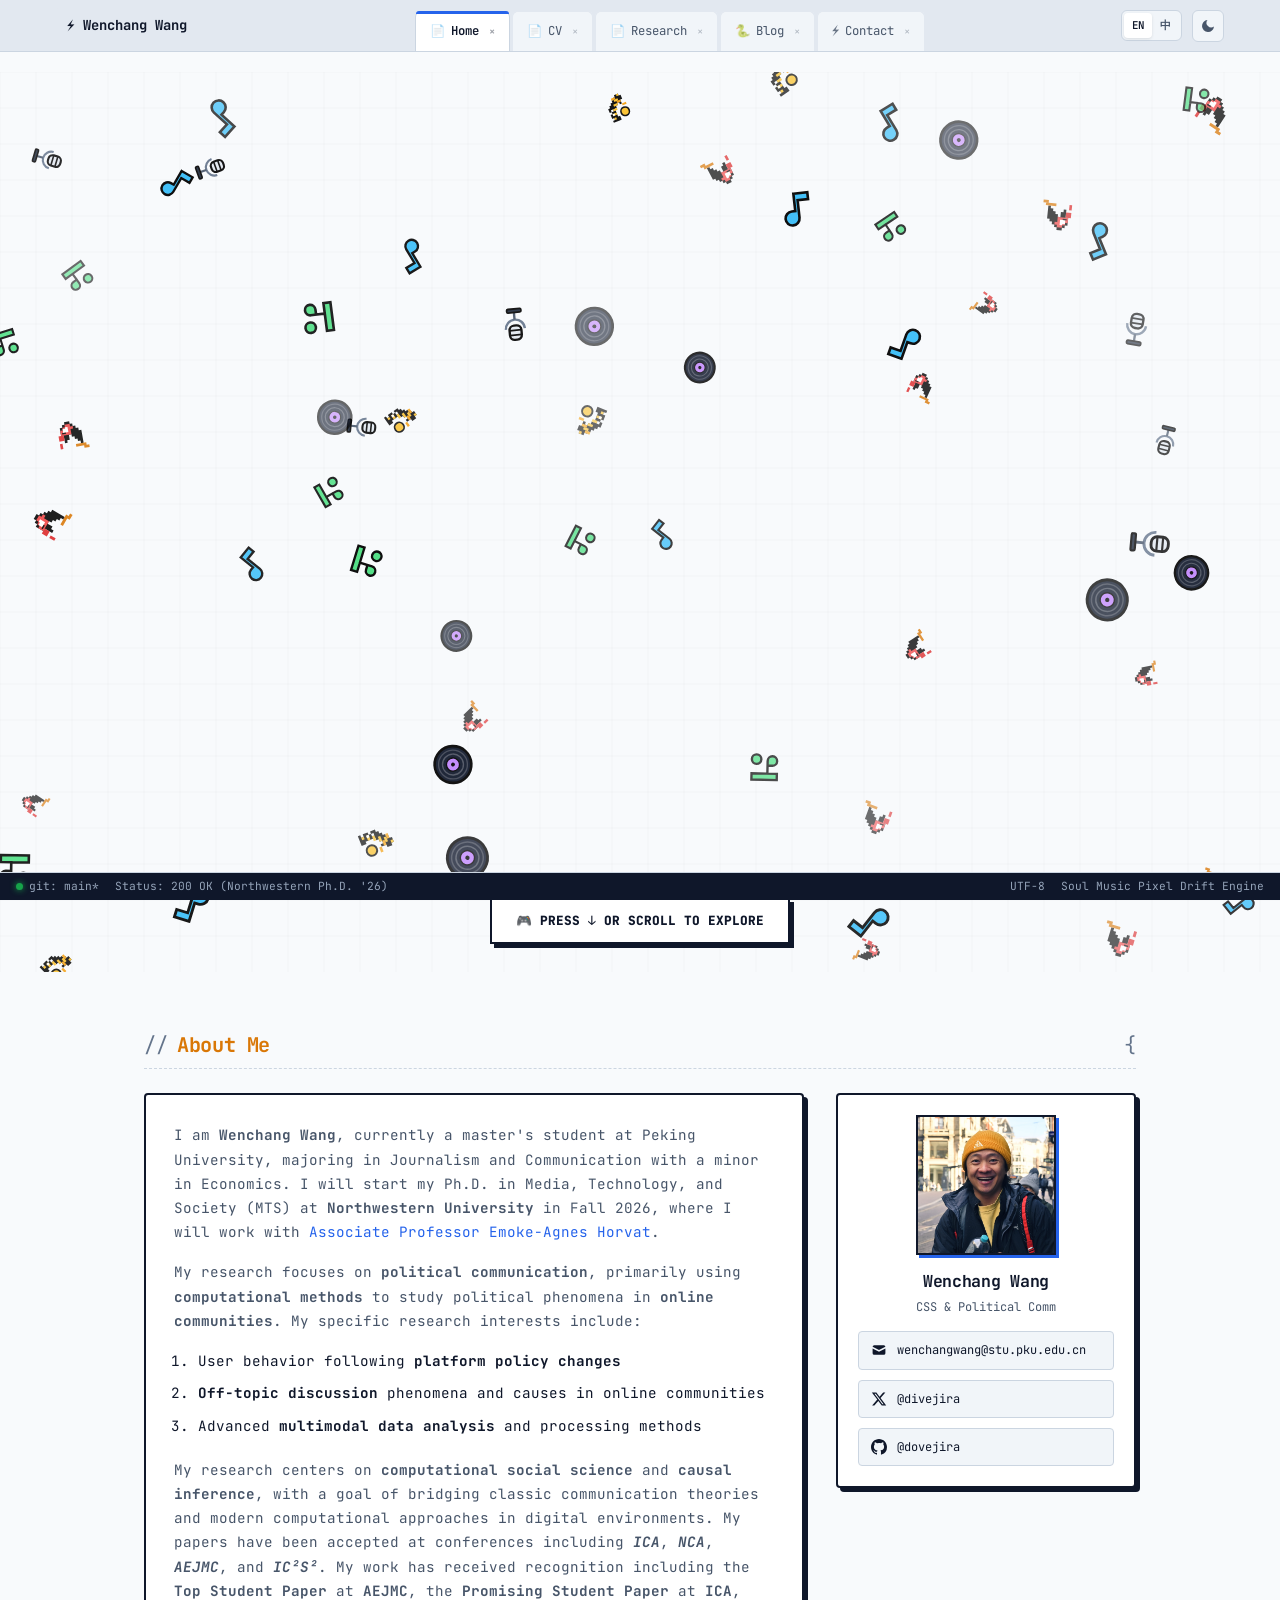
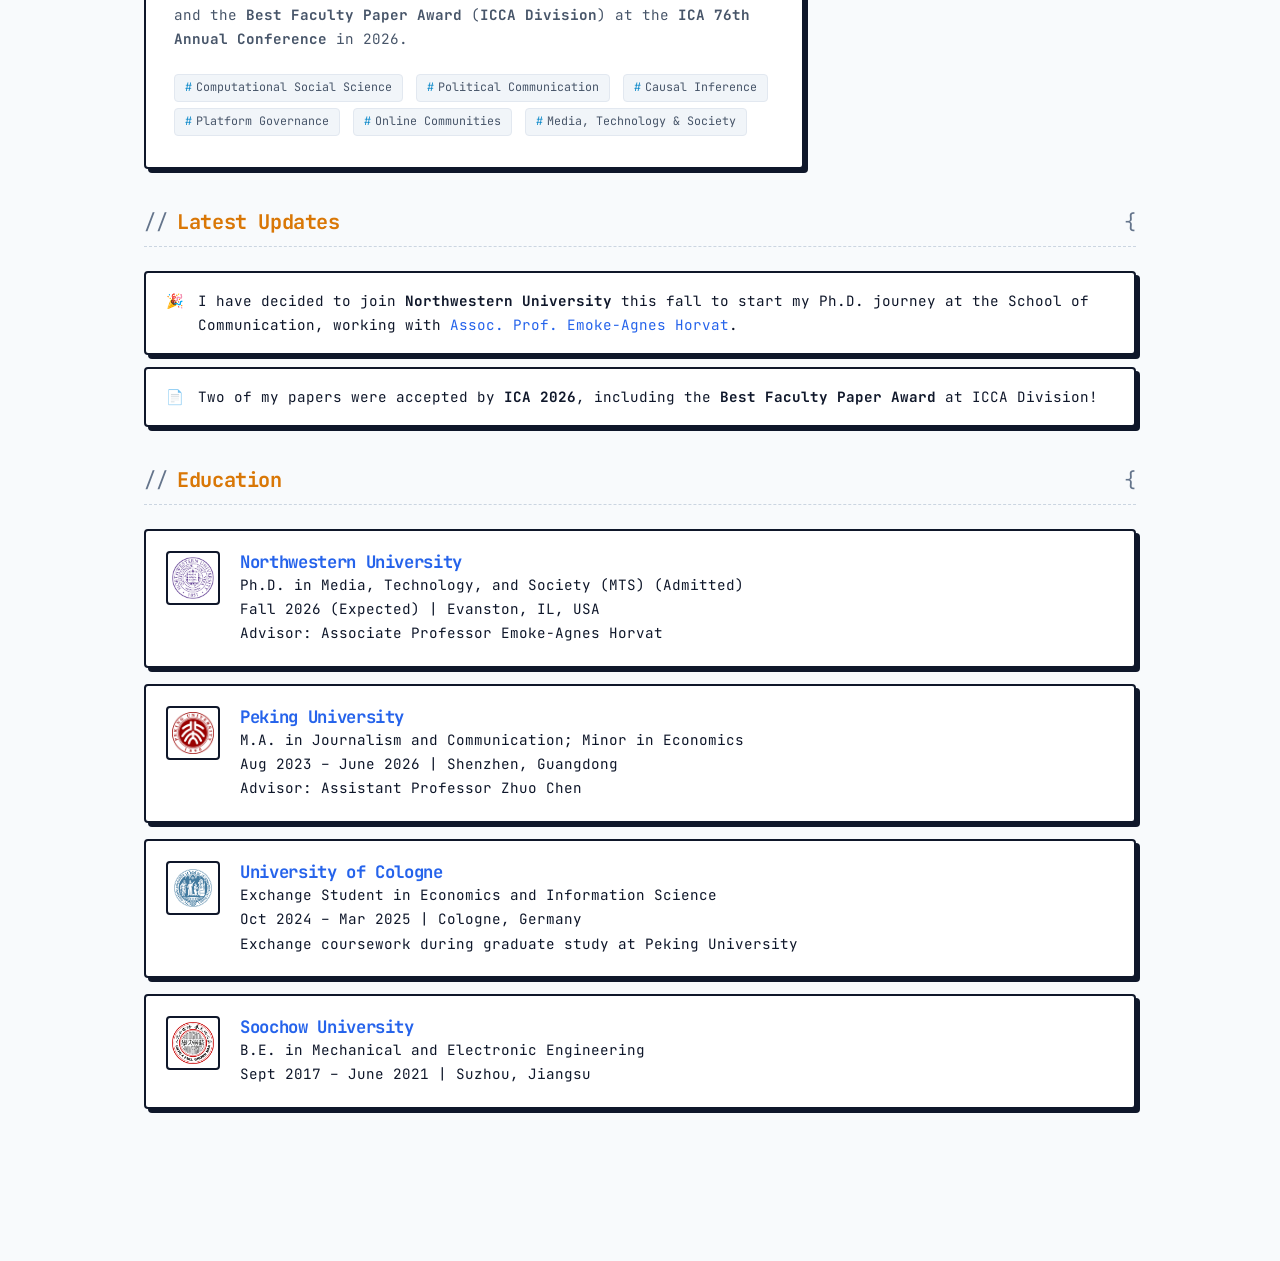
==== commit 63ccbd1d: "Fix i18n bilingual toggle and update particles to fall downwards with gravity" ====
--- a/index.html
+++ b/index.html
@@ -52,11 +52,11 @@
         <a href="#home" class="nav-logo">Wenchang Wang</a>
 
         <div class="nav-links">
-            <a href="#home" class="active"><span class="file-icon">📄</span>home.ts<span class="close-tab">×</span></a>
-            <a href="#cv"><span class="file-icon">📄</span>cv.md<span class="close-tab">×</span></a>
-            <a href="#research"><span class="file-icon">📄</span>research.json<span class="close-tab">×</span></a>
-            <a href="#blog"><span class="file-icon">🐍</span>blog.py<span class="close-tab">×</span></a>
-            <a href="#contact"><span class="file-icon">⚡</span>contact.sh<span class="close-tab">×</span></a>
+            <a href="#home" class="active"><span class="file-icon">📄</span><span data-i18n="nav_home">home.ts</span><span class="close-tab">×</span></a>
+            <a href="#cv"><span class="file-icon">📄</span><span data-i18n="nav_cv">cv.md</span><span class="close-tab">×</span></a>
+            <a href="#research"><span class="file-icon">📄</span><span data-i18n="nav_research">research.json</span><span class="close-tab">×</span></a>
+            <a href="#blog"><span class="file-icon">🐍</span><span data-i18n="nav_blog">blog.py</span><span class="close-tab">×</span></a>
+            <a href="#contact"><span class="file-icon">⚡</span><span data-i18n="nav_contact">contact.sh</span><span class="close-tab">×</span></a>
         </div>
 
         <div class="nav-controls">
@@ -108,26 +108,26 @@
 
         <!-- Scroll down hint button -->
         <a href="#about-content" class="hero-scroll-btn" onclick="event.preventDefault(); document.getElementById('about-content').scrollIntoView({behavior:'smooth'});">
-            <span>🎮 PRESS ↓ OR SCROLL TO EXPLORE</span>
+            <span data-i18n="scroll_explore">🎮 PRESS ↓ OR SCROLL TO EXPLORE</span>
         </a>
     </div>
 
     <!-- Main Content Section Below Hero -->
     <div id="about-content" class="container main-content-section">
-        <h2 class="section-title">About Me</h2>
+        <h2 class="section-title" data-i18n="about_title">About Me</h2>
         <div class="about-grid">
             <div class="about-bio">
-                <p>I am <strong>Wenchang Wang</strong>, currently a master's student at Peking University, majoring in Journalism and Communication with a minor in Economics. I will start my Ph.D. in Media, Technology, and Society (MTS) at <strong>Northwestern University</strong> in Fall 2026, where I will work with <a href="https://agneshorvat.soc.northwestern.edu/" target="_blank">Associate Professor Emoke-Agnes Horvat</a>.</p>
-
-                <p>My research focuses on <strong>political communication</strong>, primarily using <strong>computational methods</strong> to study political phenomena in <strong>online communities</strong>. My specific research interests include:</p>
+                <p data-i18n-html="about_p1">I am <strong>Wenchang Wang</strong>, currently a master's student at Peking University, majoring in Journalism and Communication with a minor in Economics. I will start my Ph.D. in Media, Technology, and Society (MTS) at <strong>Northwestern University</strong> in Fall 2026, where I will work with <a href="https://agneshorvat.soc.northwestern.edu/" target="_blank">Associate Professor Emoke-Agnes Horvat</a>.</p>
+
+                <p data-i18n-html="about_p2">My research focuses on <strong>political communication</strong>, primarily using <strong>computational methods</strong> to study political phenomena in <strong>online communities</strong>. My specific research interests include:</p>
 
                 <ol>
-                    <li>User behavior following <strong>platform policy changes</strong></li>
-                    <li><strong>Off-topic discussion</strong> phenomena and causes in online communities</li>
-                    <li>Advanced <strong>multimodal data analysis</strong> and processing methods</li>
+                    <li data-i18n-html="about_li1">User behavior following <strong>platform policy changes</strong></li>
+                    <li data-i18n-html="about_li2"><strong>Off-topic discussion</strong> phenomena and causes in online communities</li>
+                    <li data-i18n-html="about_li3">Advanced <strong>multimodal data analysis</strong> and processing methods</li>
                 </ol>
 
-                <p>My research centers on <strong>computational social science</strong> and <strong>causal inference</strong>, with a goal of bridging classic communication theories and modern computational approaches in digital environments. My papers have been accepted at conferences including <strong><em>ICA</em></strong>, <strong><em>NCA</em></strong>, <strong><em>AEJMC</em></strong>, and <strong><em>IC²S²</em></strong>. My work has received recognition including the <strong>Top Student Paper</strong> at <strong>AEJMC</strong>, the <strong>Promising Student Paper</strong> at <strong>ICA</strong>, and the <strong>Best Faculty Paper Award</strong> (<strong>ICCA Division</strong>) at the <strong>ICA 76th Annual Conference</strong> in 2026.</p>
+                <p data-i18n-html="about_p3">My research centers on <strong>computational social science</strong> and <strong>causal inference</strong>, with a goal of bridging classic communication theories and modern computational approaches in digital environments. My papers have been accepted at conferences including <strong><em>ICA</em></strong>, <strong><em>NCA</em></strong>, <strong><em>AEJMC</em></strong>, and <strong><em>IC²S²</em></strong>. My work has received recognition including the <strong>Top Student Paper</strong> at <strong>AEJMC</strong>, the <strong>Promising Student Paper</strong> at <strong>ICA</strong>, and the <strong>Best Faculty Paper Award</strong> (<strong>ICCA Division</strong>) at the <strong>ICA 76th Annual Conference</strong> in 2026.</p>
 
                 <div class="keywords" style="margin-top:20px;">
                     <span class="chip">Computational Social Science</span>
@@ -164,55 +164,56 @@
 
         <!-- Latest Updates Stream -->
         <div class="news-section" style="margin-top:40px;">
-            <h2 class="section-title">Latest Updates</h2>
+            <h2 class="section-title" data-i18n="news_title">Latest Updates</h2>
             <div class="news-list">
                 <div class="news-item">
                     <span class="news-icon">🎉</span>
-                    <span>I have decided to join <strong>Northwestern University</strong> this fall to start my Ph.D. journey at the School of Communication, working with <a href="https://agneshorvat.soc.northwestern.edu/" target="_blank">Assoc. Prof. Emoke-Agnes Horvat</a>.</span>
+                    <span data-i18n-html="news_1">I have decided to join <strong>Northwestern University</strong> this fall to start my Ph.D. journey at the School of Communication, working with <a href="https://agneshorvat.soc.northwestern.edu/" target="_blank">Assoc. Prof. Emoke-Agnes Horvat</a>.</span>
                 </div>
                 <div class="news-item">
                     <span class="news-icon">📄</span>
-                    <span>Two of my papers were accepted by <strong>ICA 2026</strong>, including the <strong>Best Faculty Paper Award</strong> at ICCA Division!</span>
+                    <span data-i18n-html="news_2">Two of my papers were accepted by <strong>ICA 2026</strong>, including the <strong>Best Faculty Paper Award</strong> at ICCA Division!</span>
                 </div>
             </div>
         </div>
 
         <!-- Education Grid -->
         <div class="education-section" style="margin-top:40px;">
-            <h2 class="section-title">Education</h2>
+            <h2 class="section-title" data-i18n="edu_title">Education</h2>
             <div class="education-grid">
                 <div class="education-item">
                     <img src="images/nu-logo.png" alt="Northwestern University" class="school-logo">
                     <div class="edu-content">
-                        <h3><a href="https://mts.northwestern.edu/" target="_blank">Northwestern University</a></h3>
-                        <div class="edu-degree">Ph.D. in Media, Technology, and Society (MTS) (Admitted)</div>
-                        <div class="edu-meta">Fall 2026 (Expected) | Evanston, IL, USA</div>
-                        <div class="edu-note">Advisor: Associate Professor Emoke-Agnes Horvat</div>
+                        <h3><a href="https://mts.northwestern.edu/" target="_blank" data-i18n="edu_nu_name">Northwestern University</a></h3>
+                        <div class="edu-degree" data-i18n="edu_nu_degree">Ph.D. in Media, Technology, and Society (MTS) (Admitted)</div>
+                        <div class="edu-meta" data-i18n="edu_nu_date">Fall 2026 (Expected) | Evanston, IL, USA</div>
+                        <div class="edu-note" data-i18n="edu_nu_note">Advisor: Associate Professor Emoke-Agnes Horvat</div>
                     </div>
                 </div>
                 <div class="education-item">
                     <img src="images/pku-logo.png" alt="Peking University" class="school-logo">
                     <div class="edu-content">
-                        <h3><a href="https://english.pku.edu.cn" target="_blank">Peking University</a></h3>
-                        <div class="edu-degree">M.A. in Journalism and Communication; Minor in Economics</div>
-                        <div class="edu-meta">Aug 2023 – June 2026 | Shenzhen, Guangdong</div>
-                        <div class="edu-note">Advisor: Assistant Professor Zhuo Chen</div>
+                        <h3><a href="https://english.pku.edu.cn" target="_blank" data-i18n="edu_pku_name">Peking University</a></h3>
+                        <div class="edu-degree" data-i18n="edu_pku_degree">M.A. in Journalism and Communication; Minor in Economics</div>
+                        <div class="edu-meta" data-i18n="edu_pku_date">Aug 2023 – June 2026 | Shenzhen, Guangdong</div>
+                        <div class="edu-note" data-i18n="edu_pku_note">Advisor: Assistant Professor Zhuo Chen</div>
                     </div>
                 </div>
                 <div class="education-item">
                     <img src="images/uni-koeln-logo.png" alt="University of Cologne" class="school-logo">
                     <div class="edu-content">
-                        <h3><a href="https://uni-koeln.de/en/" target="_blank">University of Cologne</a></h3>
-                        <div class="edu-degree">Exchange Student in Economics and Information Science</div>
-                        <div class="edu-meta">Oct 2024 – Mar 2025 | Cologne, Germany</div>
+                        <h3><a href="https://uni-koeln.de/en/" target="_blank" data-i18n="edu_koeln_name">University of Cologne</a></h3>
+                        <div class="edu-degree" data-i18n="edu_koeln_degree">Exchange Student in Economics and Information Science</div>
+                        <div class="edu-meta" data-i18n="edu_koeln_date">Oct 2024 – Mar 2025 | Cologne, Germany</div>
+                        <div class="edu-note" data-i18n="edu_koeln_note">Exchange coursework during graduate study at Peking University</div>
                     </div>
                 </div>
                 <div class="education-item">
                     <img src="images/suda-logo.png" alt="Soochow University" class="school-logo">
                     <div class="edu-content">
-                        <h3><a href="https://eng.suda.edu.cn/" target="_blank">Soochow University</a></h3>
-                        <div class="edu-degree">B.E. in Mechanical and Electronic Engineering</div>
-                        <div class="edu-meta">Sept 2017 – June 2021 | Suzhou, Jiangsu</div>
+                        <h3><a href="https://eng.suda.edu.cn/" target="_blank" data-i18n="edu_suda_name">Soochow University</a></h3>
+                        <div class="edu-degree" data-i18n="edu_suda_degree">B.E. in Mechanical and Electronic Engineering</div>
+                        <div class="edu-meta" data-i18n="edu_suda_date">Sept 2017 – June 2021 | Suzhou, Jiangsu</div>
                     </div>
                 </div>
             </div>
@@ -227,12 +228,12 @@
 <!-- ============================================================ -->
 <section id="page-cv" class="page">
     <div class="container cv-page">
-        <h2 class="section-title">Curriculum Vitae</h2>
+        <h2 class="section-title" data-i18n="cv_title">Curriculum Vitae</h2>
         
         <div class="cv-download-card">
-            <h3 style="margin-bottom:12px;">Download Complete Curriculum Vitae</h3>
-            <p style="color:var(--fg-muted);margin-bottom:20px;">PDF document containing complete academic achievements, publications, and background.</p>
-            <a href="files/cv.pdf" class="download-button" download>
+            <h3 style="margin-bottom:12px;" data-i18n="cv_download_heading">Download Complete Curriculum Vitae</h3>
+            <p style="color:var(--fg-muted);margin-bottom:20px;" data-i18n="cv_download_desc">PDF document containing complete academic achievements, publications, and background.</p>
+            <a href="files/cv.pdf" class="download-button" download data-i18n="cv_download">
                 <svg class="download-icon" fill="currentColor" viewBox="0 0 20 20">
                     <path fill-rule="evenodd" d="M3 17a1 1 0 011-1h12a1 1 0 110 2H4a1 1 0 01-1-1zm3.293-7.707a1 1 0 011.414 0L9 10.586V3a1 1 0 112 0v7.586l1.293-1.293a1 1 0 111.414 1.414l-3 3a1 1 0 01-1.414 0l-3-3a1 1 0 010-1.414z" clip-rule="evenodd"/>
                 </svg>
@@ -248,7 +249,7 @@
 <!-- ============================================================ -->
 <section id="page-research" class="page">
     <div class="container research-page">
-        <h2 class="section-title">Selected Publications & Conferences</h2>
+        <h2 class="section-title" data-i18n="research_title">Selected Publications & Conferences</h2>
         
         <div class="paper-list">
             <div class="paper-card">
@@ -293,7 +294,7 @@
 <!-- ============================================================ -->
 <section id="page-blog" class="page">
     <div class="container blog-page">
-        <h2 class="section-title">Academic Blog & Notes</h2>
+        <h2 class="section-title" data-i18n="blog_title">Academic Blog & Notes</h2>
         <div class="paper-card">
             <h3 class="paper-title"><a href="blog1/ic2s2-online-poster.html">IC²S² Online Poster: Exposure & Engagement</a></h3>
             <div class="paper-venue">// Posted on July 15, 2025 | Conference Notes</div>
@@ -308,7 +309,7 @@
 <!-- ============================================================ -->
 <section id="page-contact" class="page">
     <div class="container contact-page">
-        <h2 class="section-title">Contact & Communication</h2>
+        <h2 class="section-title" data-i18n="contact_title">Contact & Communication</h2>
         <div class="arcade-card" style="max-width:650px;margin:0 auto;">
             <div class="arcade-header">
                 <div><span class="arcade-badge">CONTACT</span> WENCHANG WANG</div>
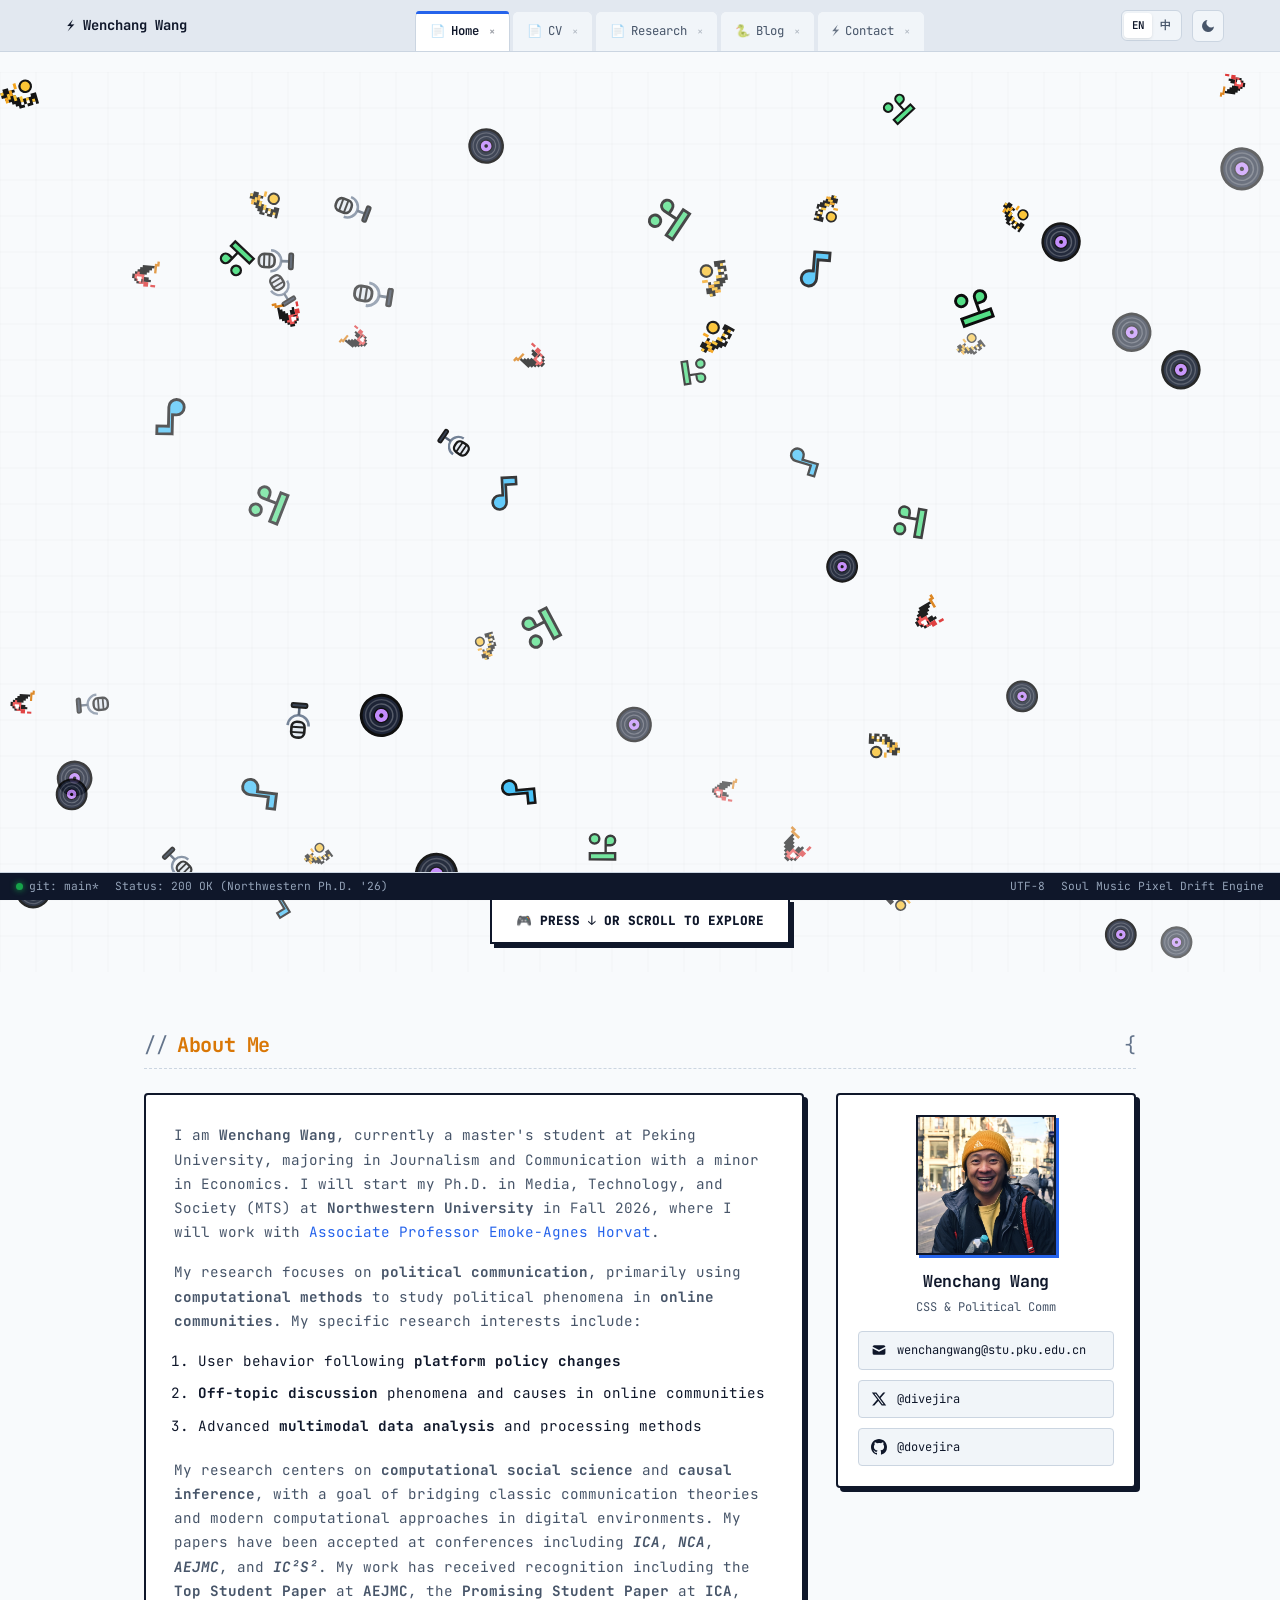
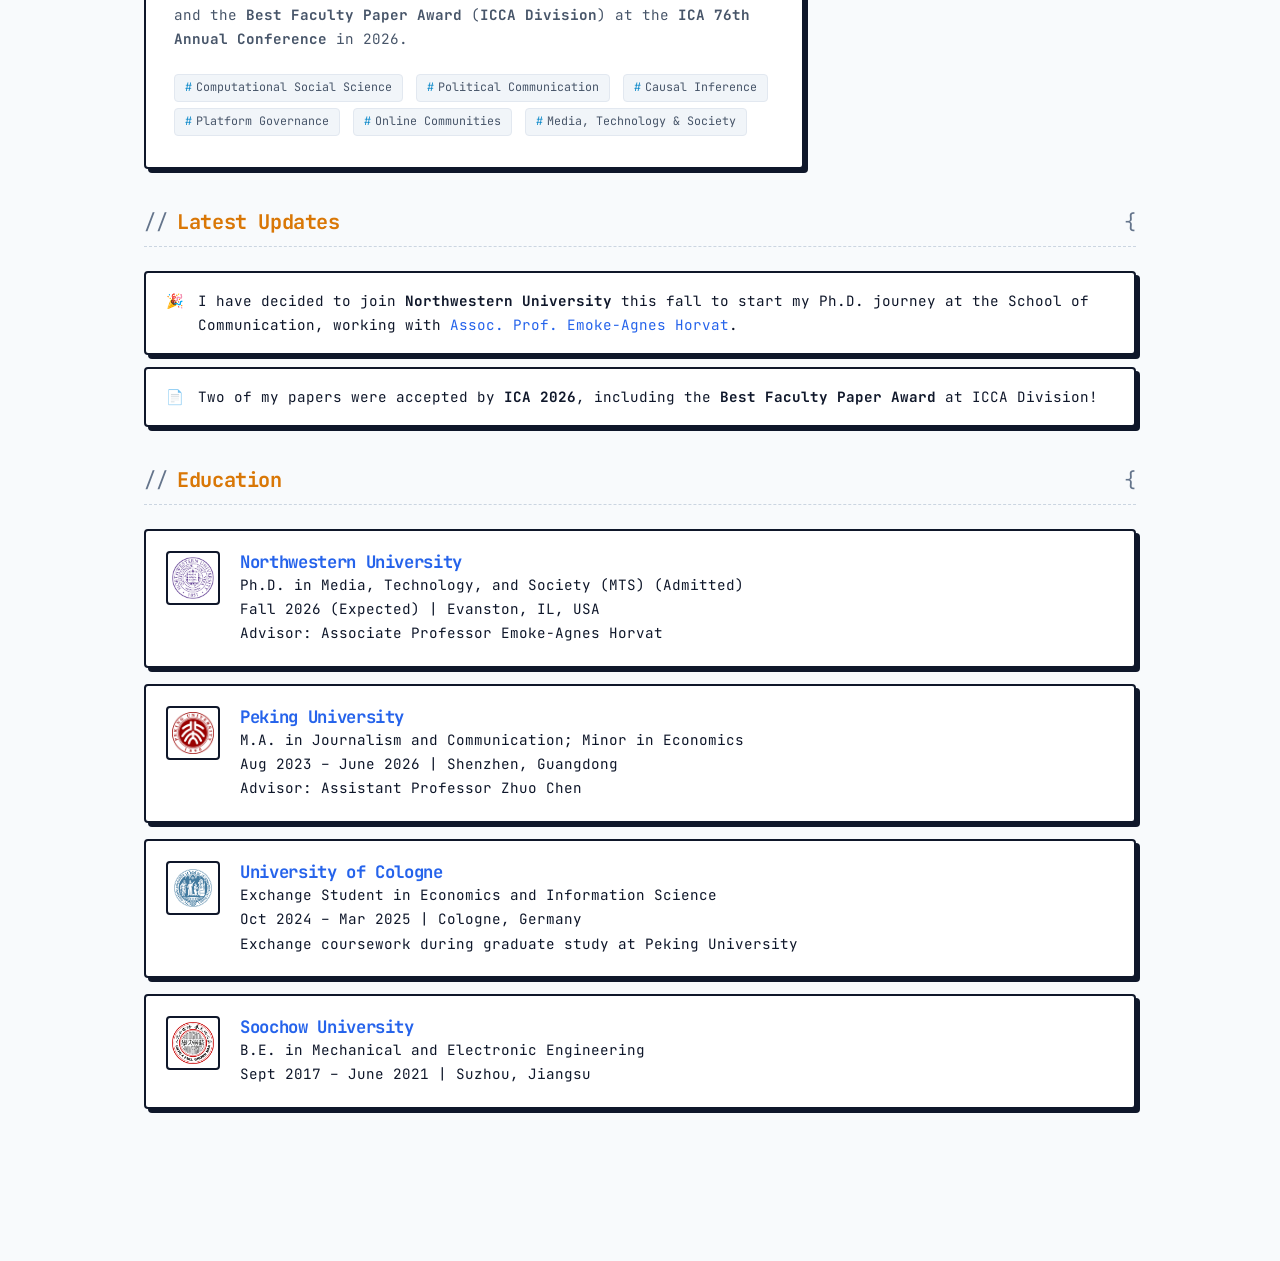
==== commit 6843a753: "Enable Google indexing: allow bots in robots.txt, add sitemap.xml, update meta robots to index/follo" ====
--- a/index.html
+++ b/index.html
@@ -7,7 +7,7 @@
     <meta name="description" content="Wenchang Wang's academic homepage. Computational social science, political communication, causal inference, platform governance, and digital behavior research.">
     <meta name="keywords" content="Wenchang Wang, computational social science, political communication, causal inference, platform governance, online communities, media technology society, Northwestern University">
     <meta name="author" content="Wenchang Wang">
-    <meta name="robots" content="noindex, nofollow">
+    <meta name="robots" content="index, follow, max-image-preview:large, max-snippet:-1, max-video-preview:-1">
     <meta name="google-site-verification" content="5yu1n58Mx8jLZf6mdNh9V67mXeHBolQWGIDYQVzRNp0">
     <link rel="canonical" href="https://wenchang-wang.github.io/">
     <meta property="og:title" content="Wenchang Wang | Academic Homepage">
@@ -16,6 +16,48 @@
     <meta property="og:url" content="https://wenchang-wang.github.io/">
     <meta property="og:image" content="https://wenchang-wang.github.io/images/profile.JPG">
     <meta name="twitter:card" content="summary">
+
+    <!-- JSON-LD Structured Data for Google Indexing & Scholar -->
+    <script type="application/ld+json">
+    {
+      "@context": "https://schema.org",
+      "@type": "Person",
+      "name": "Wenchang Wang",
+      "alternateName": "王文长",
+      "url": "https://wenchang-wang.github.io/",
+      "image": "https://wenchang-wang.github.io/images/profile.JPG",
+      "jobTitle": "Ph.D. Student in Media, Technology, and Society",
+      "worksFor": {
+        "@type": "CollegeOrUniversity",
+        "name": "Northwestern University"
+      },
+      "alumniOf": [
+        {
+          "@type": "CollegeOrUniversity",
+          "name": "Peking University"
+        },
+        {
+          "@type": "CollegeOrUniversity",
+          "name": "University of Cologne"
+        },
+        {
+          "@type": "CollegeOrUniversity",
+          "name": "Soochow University"
+        }
+      ],
+      "sameAs": [
+        "https://github.com/dovejira",
+        "https://x.com/divejira"
+      ],
+      "knowsAbout": [
+        "Computational Social Science",
+        "Political Communication",
+        "Causal Inference",
+        "Platform Governance",
+        "Online Communities"
+      ]
+    }
+    </script>
 
     <!-- Favicon — pixel computer -->
     <link rel="icon" type="image/svg+xml" href="data:image/svg+xml,<svg xmlns='http://www.w3.org/2000/svg' viewBox='0 0 16 16' style='image-rendering:pixelated'><rect x='2' y='1' width='12' height='9' fill='%23555'/><rect x='3' y='2' width='10' height='7' fill='%23111'/><rect x='4' y='3' width='4' height='1' fill='%237ee787'/><rect x='4' y='7' width='6' height='1' fill='%2379c0ff'/><rect x='4' y='7' width='3' height='1' fill='%23ff7b72'/><rect x='6' y='10' width='4' height='2' fill='%23555'/><rect x='4' y='12' width='8' height='2' fill='%23555'/></svg>">
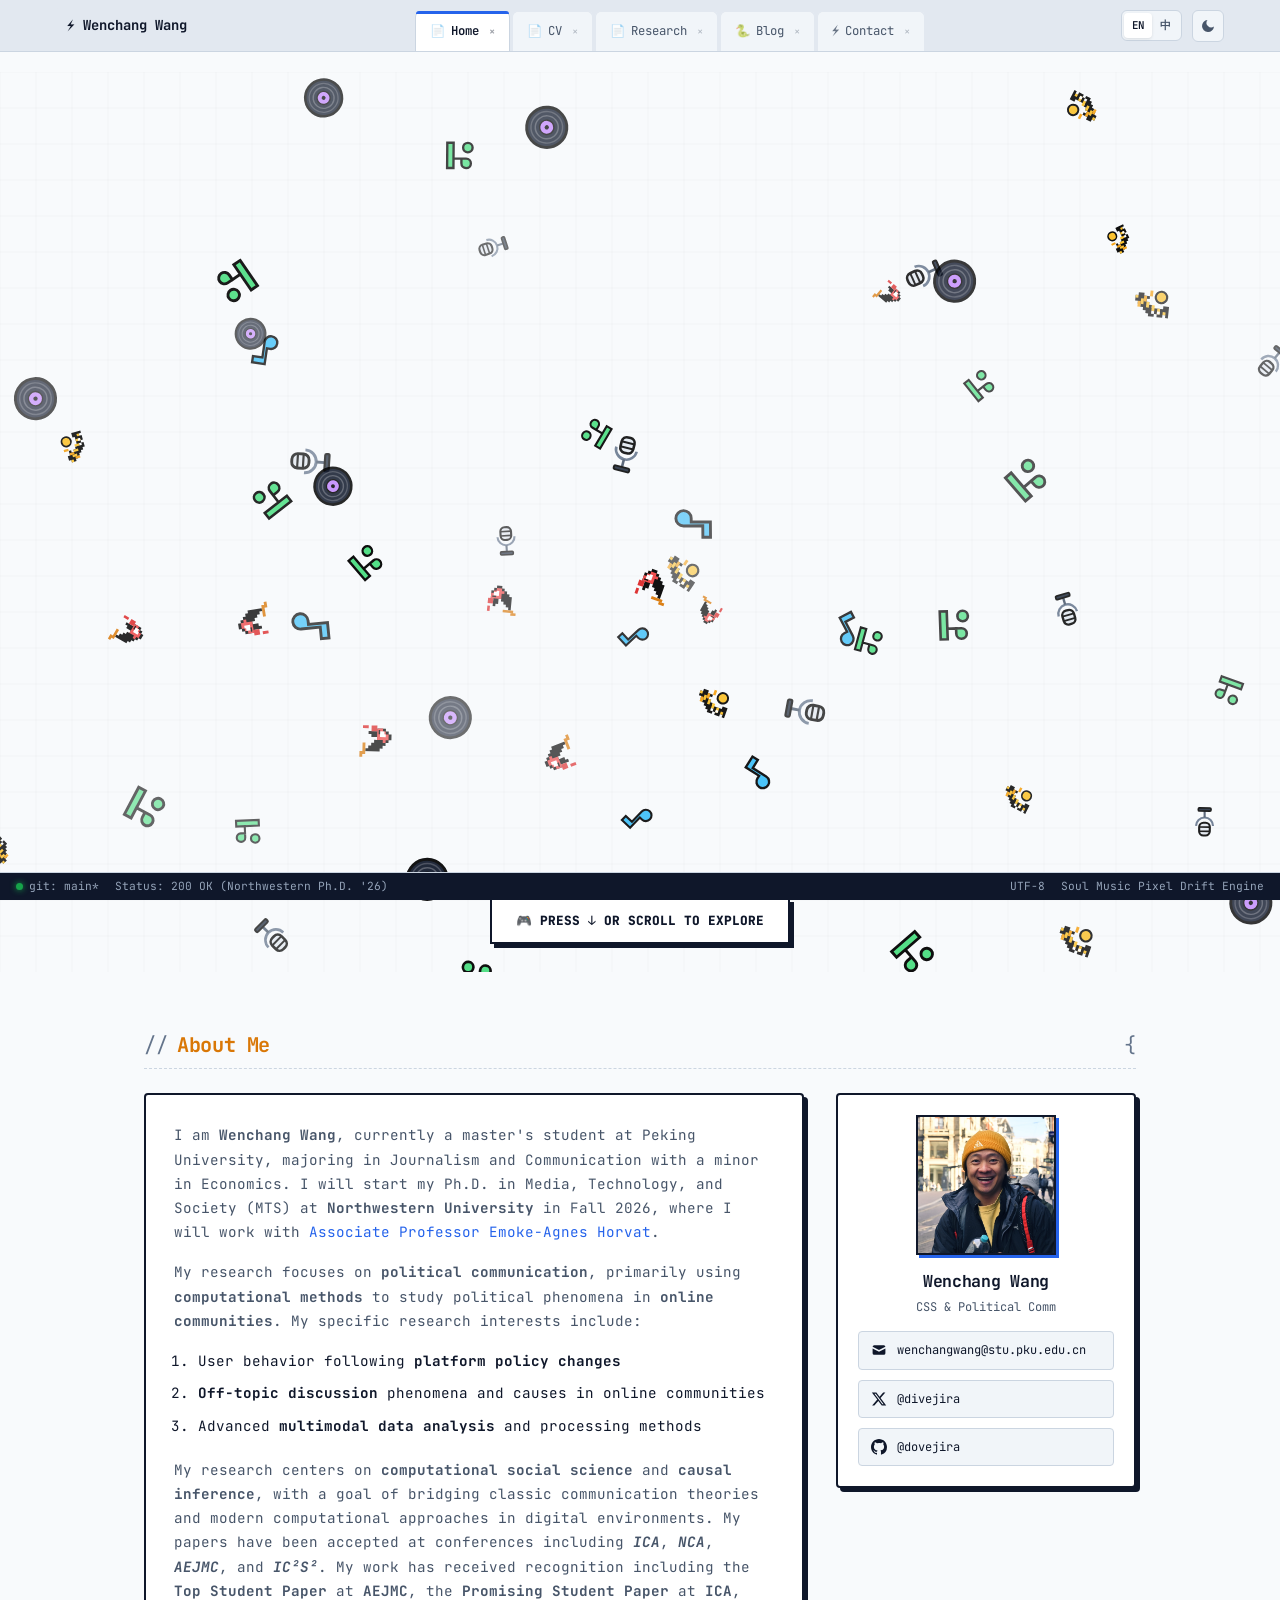
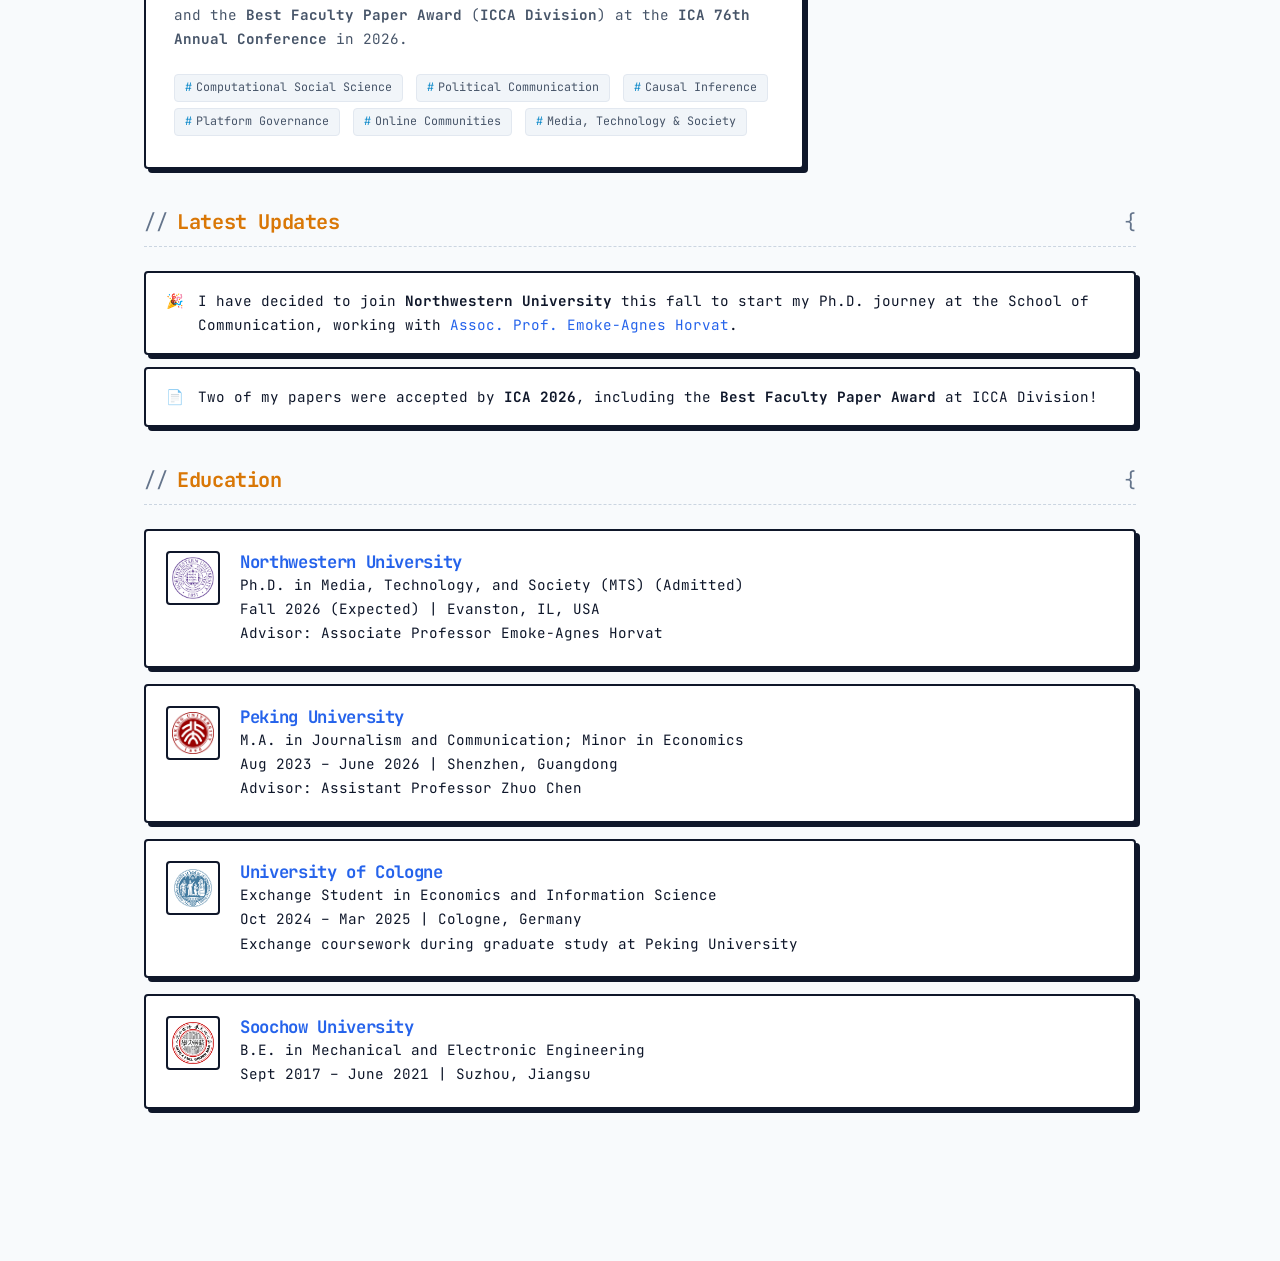
==== commit 19f34ab2: "Update google-site-verification token" ====
--- a/index.html
+++ b/index.html
@@ -8,7 +8,7 @@
     <meta name="keywords" content="Wenchang Wang, computational social science, political communication, causal inference, platform governance, online communities, media technology society, Northwestern University">
     <meta name="author" content="Wenchang Wang">
     <meta name="robots" content="index, follow, max-image-preview:large, max-snippet:-1, max-video-preview:-1">
-    <meta name="google-site-verification" content="5yu1n58Mx8jLZf6mdNh9V67mXeHBolQWGIDYQVzRNp0">
+    <meta name="google-site-verification" content="WvTAvZltbymLLojRvWwH9hoEk_uY6mAYoGmtwHRdXQQ" />
     <link rel="canonical" href="https://wenchang-wang.github.io/">
     <meta property="og:title" content="Wenchang Wang | Academic Homepage">
     <meta property="og:description" content="Research on computational social science, political communication, and causal inference.">
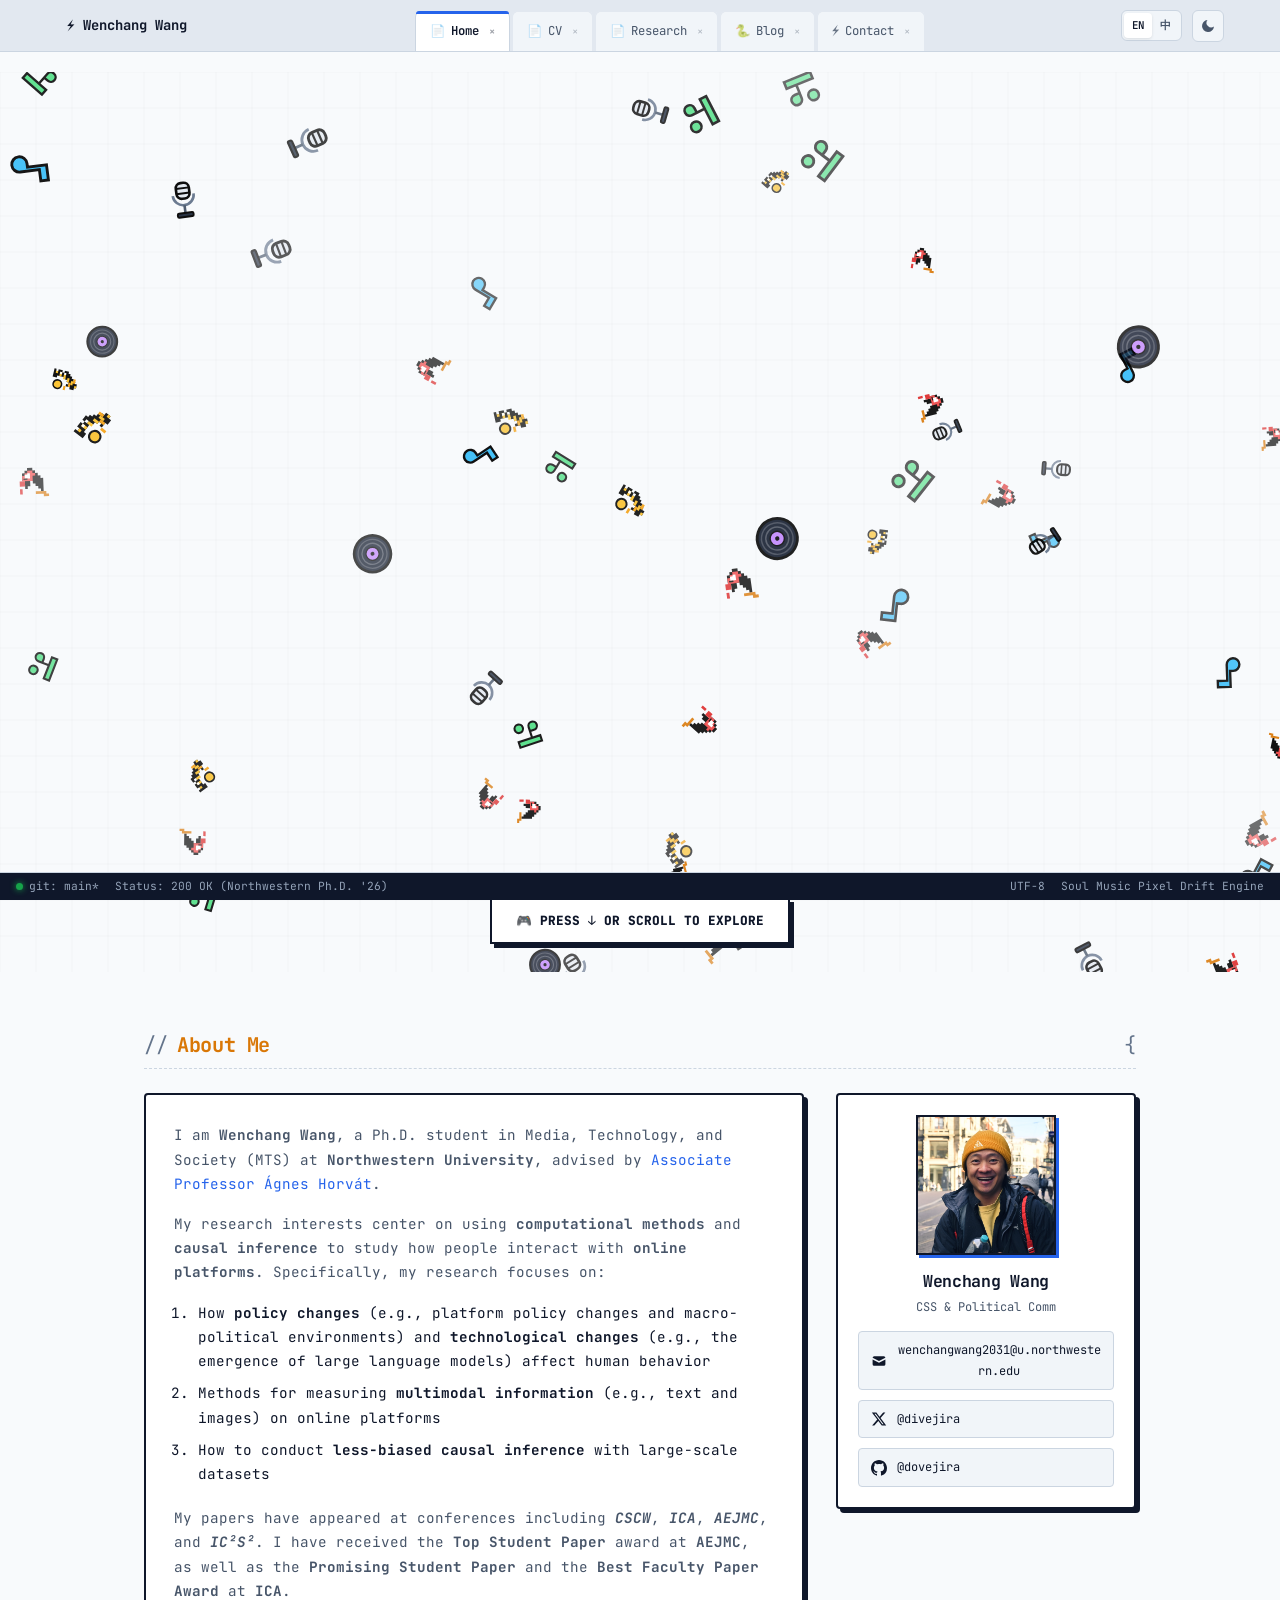
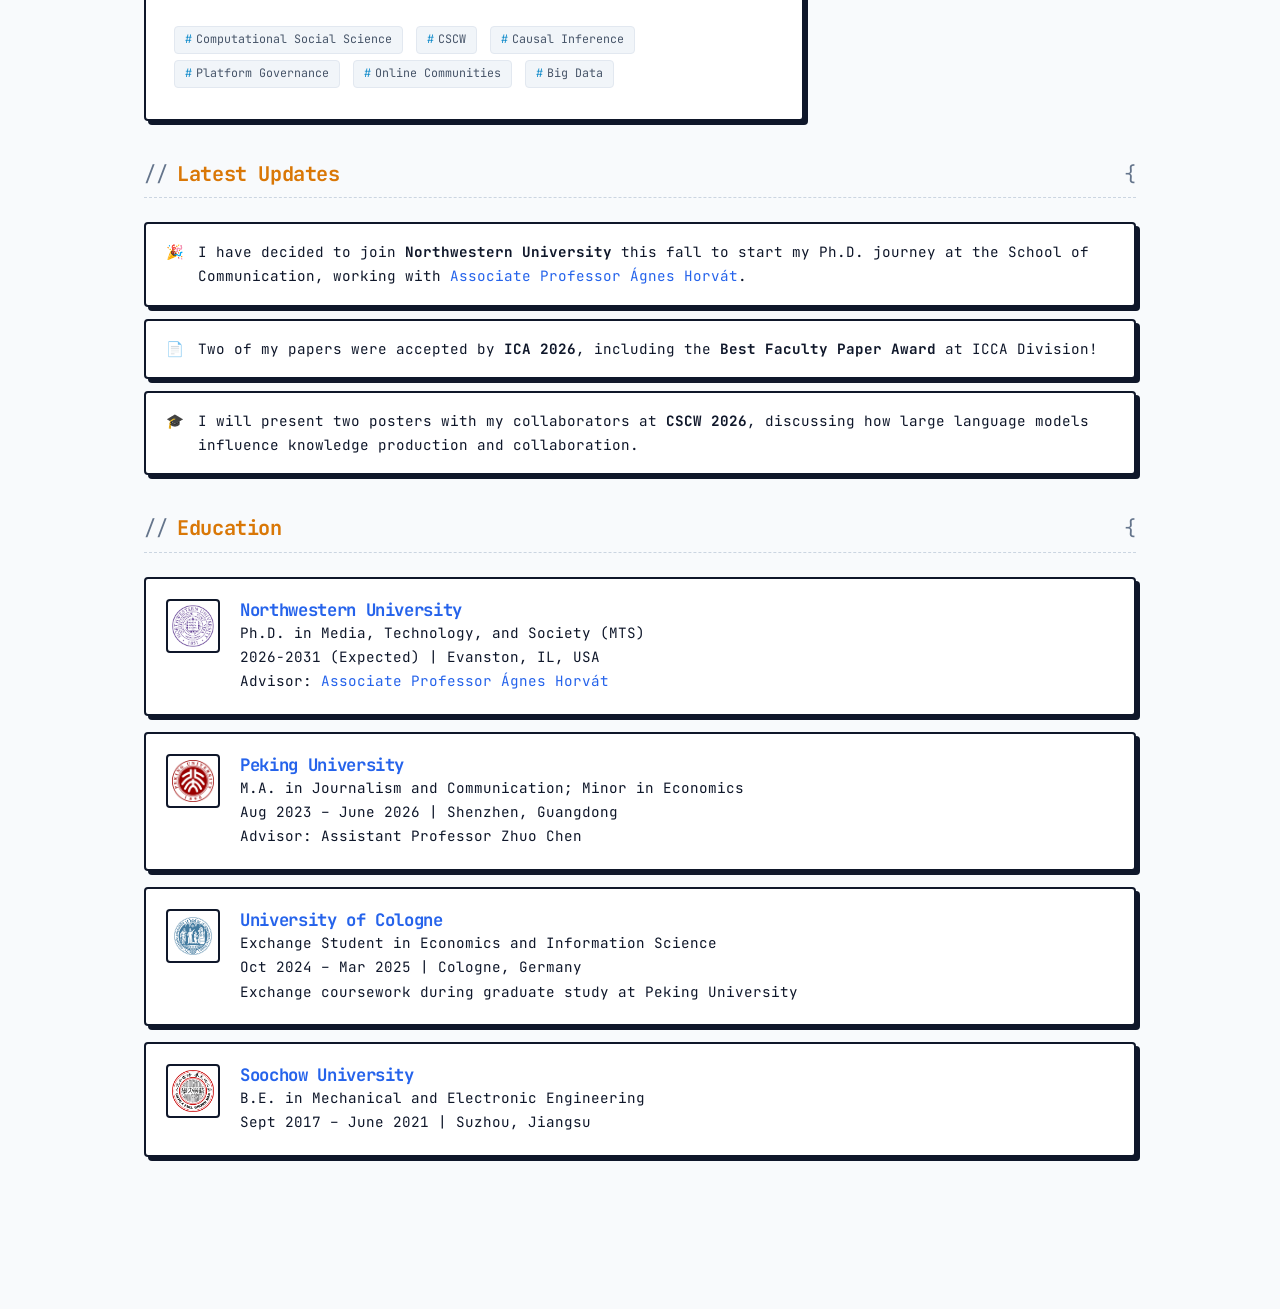
==== commit 80bf75ed: "Update homepage profile and contact details" ====
--- a/index.html
+++ b/index.html
@@ -4,14 +4,14 @@
     <meta charset="UTF-8">
     <meta name="viewport" content="width=device-width, initial-scale=1.0">
     <title>Home | Wenchang Wang</title>
-    <meta name="description" content="Wenchang Wang's academic homepage. Computational social science, political communication, causal inference, platform governance, and digital behavior research.">
-    <meta name="keywords" content="Wenchang Wang, computational social science, political communication, causal inference, platform governance, online communities, media technology society, Northwestern University">
+    <meta name="description" content="Wenchang Wang's academic homepage. Computational social science research on online platform interactions, causal inference, platform governance, multimodal information, and big data.">
+    <meta name="keywords" content="Wenchang Wang, computational social science, CSCW, causal inference, platform governance, online communities, big data, Northwestern University">
     <meta name="author" content="Wenchang Wang">
     <meta name="robots" content="index, follow, max-image-preview:large, max-snippet:-1, max-video-preview:-1">
     <meta name="google-site-verification" content="WvTAvZltbymLLojRvWwH9hoEk_uY6mAYoGmtwHRdXQQ" />
     <link rel="canonical" href="https://wenchang-wang.github.io/">
     <meta property="og:title" content="Wenchang Wang | Academic Homepage">
-    <meta property="og:description" content="Research on computational social science, political communication, and causal inference.">
+    <meta property="og:description" content="Research on computational social science, online platform interactions, and causal inference.">
     <meta property="og:type" content="website">
     <meta property="og:url" content="https://wenchang-wang.github.io/">
     <meta property="og:image" content="https://wenchang-wang.github.io/images/profile.JPG">
@@ -51,10 +51,11 @@
       ],
       "knowsAbout": [
         "Computational Social Science",
-        "Political Communication",
+        "CSCW",
         "Causal Inference",
         "Platform Governance",
-        "Online Communities"
+        "Online Communities",
+        "Big Data"
       ]
     }
     </script>
@@ -159,25 +160,25 @@
         <h2 class="section-title" data-i18n="about_title">About Me</h2>
         <div class="about-grid">
             <div class="about-bio">
-                <p data-i18n-html="about_p1">I am <strong>Wenchang Wang</strong>, currently a master's student at Peking University, majoring in Journalism and Communication with a minor in Economics. I will start my Ph.D. in Media, Technology, and Society (MTS) at <strong>Northwestern University</strong> in Fall 2026, where I will work with <a href="https://agneshorvat.soc.northwestern.edu/" target="_blank">Associate Professor Emoke-Agnes Horvat</a>.</p>
-
-                <p data-i18n-html="about_p2">My research focuses on <strong>political communication</strong>, primarily using <strong>computational methods</strong> to study political phenomena in <strong>online communities</strong>. My specific research interests include:</p>
+                <p data-i18n-html="about_p1">I am <strong>Wenchang Wang</strong>, a Ph.D. student in Media, Technology, and Society (MTS) at <strong>Northwestern University</strong>, advised by <a href="https://agneshorvat.soc.northwestern.edu/" target="_blank">Associate Professor Ágnes Horvát</a>.</p>
+
+                <p data-i18n-html="about_p2">My research interests center on using <strong>computational methods</strong> and <strong>causal inference</strong> to study how people interact with <strong>online platforms</strong>. Specifically, my research focuses on:</p>
 
                 <ol>
-                    <li data-i18n-html="about_li1">User behavior following <strong>platform policy changes</strong></li>
-                    <li data-i18n-html="about_li2"><strong>Off-topic discussion</strong> phenomena and causes in online communities</li>
-                    <li data-i18n-html="about_li3">Advanced <strong>multimodal data analysis</strong> and processing methods</li>
+                    <li data-i18n-html="about_li1">How <strong>policy changes</strong> (e.g., platform policy changes and macro-political environments) and <strong>technological changes</strong> (e.g., the emergence of large language models) affect human behavior</li>
+                    <li data-i18n-html="about_li2">Methods for measuring <strong>multimodal information</strong> (e.g., text and images) on online platforms</li>
+                    <li data-i18n-html="about_li3">How to conduct <strong>less-biased causal inference</strong> with large-scale datasets</li>
                 </ol>
 
-                <p data-i18n-html="about_p3">My research centers on <strong>computational social science</strong> and <strong>causal inference</strong>, with a goal of bridging classic communication theories and modern computational approaches in digital environments. My papers have been accepted at conferences including <strong><em>ICA</em></strong>, <strong><em>NCA</em></strong>, <strong><em>AEJMC</em></strong>, and <strong><em>IC²S²</em></strong>. My work has received recognition including the <strong>Top Student Paper</strong> at <strong>AEJMC</strong>, the <strong>Promising Student Paper</strong> at <strong>ICA</strong>, and the <strong>Best Faculty Paper Award</strong> (<strong>ICCA Division</strong>) at the <strong>ICA 76th Annual Conference</strong> in 2026.</p>
+                <p data-i18n-html="about_p3">My papers have appeared at conferences including <strong><em>CSCW</em></strong>, <strong><em>ICA</em></strong>, <strong><em>AEJMC</em></strong>, and <strong><em>IC²S²</em></strong>. I have received the <strong>Top Student Paper</strong> award at <strong>AEJMC</strong>, as well as the <strong>Promising Student Paper</strong> and the <strong>Best Faculty Paper Award</strong> at <strong>ICA</strong>.</p>
 
                 <div class="keywords" style="margin-top:20px;">
                     <span class="chip">Computational Social Science</span>
-                    <span class="chip">Political Communication</span>
+                    <span class="chip">CSCW</span>
                     <span class="chip">Causal Inference</span>
                     <span class="chip">Platform Governance</span>
                     <span class="chip">Online Communities</span>
-                    <span class="chip">Media, Technology & Society</span>
+                    <span class="chip">Big Data</span>
                 </div>
             </div>
 
@@ -187,9 +188,9 @@
                     <h3 style="font-size:1.1rem;margin-bottom:4px;">Wenchang Wang</h3>
                     <p style="font-size:0.8rem;color:var(--fg-muted);margin-bottom:14px;">CSS & Political Comm</p>
                     <div class="contact-quick">
-                        <a href="mailto:wenchangwang@stu.pku.edu.cn" class="contact-quick-item">
+                        <a href="mailto:wenchangwang2031@u.northwestern.edu" class="contact-quick-item">
                             <svg viewBox="0 0 20 20"><path d="M2.003 5.884L10 9.882l7.997-3.998A2 2 0 0016 4H4a2 2 0 00-1.997 1.884z"/><path d="M18 8.118l-8 4-8-4V14a2 2 0 002 2h12a2 2 0 002-2V8.118z"/></svg>
-                            <span>wenchangwang@stu.pku.edu.cn</span>
+                            <span>wenchangwang2031@u.northwestern.edu</span>
                         </a>
                         <a href="https://x.com/divejira" target="_blank" class="contact-quick-item">
                             <svg viewBox="0 0 24 24"><path d="M18.244 2.25h3.308l-7.227 8.26 8.502 11.24H16.17l-5.214-6.817L4.99 21.75H1.68l7.73-8.835L1.254 2.25H8.08l4.713 6.231zm-1.161 17.52h1.833L7.084 4.126H5.117z"/></svg>
@@ -210,11 +211,15 @@
             <div class="news-list">
                 <div class="news-item">
                     <span class="news-icon">🎉</span>
-                    <span data-i18n-html="news_1">I have decided to join <strong>Northwestern University</strong> this fall to start my Ph.D. journey at the School of Communication, working with <a href="https://agneshorvat.soc.northwestern.edu/" target="_blank">Assoc. Prof. Emoke-Agnes Horvat</a>.</span>
+                    <span data-i18n-html="news_1">I have decided to join <strong>Northwestern University</strong> this fall to start my Ph.D. journey at the School of Communication, working with <a href="https://agneshorvat.soc.northwestern.edu/" target="_blank">Associate Professor Ágnes Horvát</a>.</span>
                 </div>
                 <div class="news-item">
                     <span class="news-icon">📄</span>
                     <span data-i18n-html="news_2">Two of my papers were accepted by <strong>ICA 2026</strong>, including the <strong>Best Faculty Paper Award</strong> at ICCA Division!</span>
+                </div>
+                <div class="news-item">
+                    <span class="news-icon">🎓</span>
+                    <span data-i18n-html="news_3">I will present two posters with my collaborators at <strong>CSCW 2026</strong>, discussing how large language models influence knowledge production and collaboration.</span>
                 </div>
             </div>
         </div>
@@ -227,9 +232,9 @@
                     <img src="images/nu-logo.png" alt="Northwestern University" class="school-logo">
                     <div class="edu-content">
                         <h3><a href="https://mts.northwestern.edu/" target="_blank" data-i18n="edu_nu_name">Northwestern University</a></h3>
-                        <div class="edu-degree" data-i18n="edu_nu_degree">Ph.D. in Media, Technology, and Society (MTS) (Admitted)</div>
-                        <div class="edu-meta" data-i18n="edu_nu_date">Fall 2026 (Expected) | Evanston, IL, USA</div>
-                        <div class="edu-note" data-i18n="edu_nu_note">Advisor: Associate Professor Emoke-Agnes Horvat</div>
+                        <div class="edu-degree" data-i18n="edu_nu_degree">Ph.D. in Media, Technology, and Society (MTS)</div>
+                        <div class="edu-meta" data-i18n="edu_nu_date">2026-2031 (Expected) | Evanston, IL, USA</div>
+                        <div class="edu-note" data-i18n-html="edu_nu_note">Advisor: <a href="https://agneshorvat.soc.northwestern.edu/" target="_blank">Associate Professor Ágnes Horvát</a></div>
                     </div>
                 </div>
                 <div class="education-item">
@@ -358,7 +363,7 @@
                 <div>STATUS: OPEN</div>
             </div>
             <div class="arcade-body">
-                <p><strong>Email:</strong> <a href="mailto:wenchangwang@stu.pku.edu.cn">wenchangwang@stu.pku.edu.cn</a></p>
+                <p><strong>Email:</strong> <a href="mailto:wenchangwang2031@u.northwestern.edu">wenchangwang2031@u.northwestern.edu</a></p>
                 <p><strong>X (Twitter):</strong> <a href="https://x.com/divejira" target="_blank">@divejira</a></p>
                 <p><strong>GitHub:</strong> <a href="https://github.com/dovejira" target="_blank">@dovejira</a></p>
             </div>
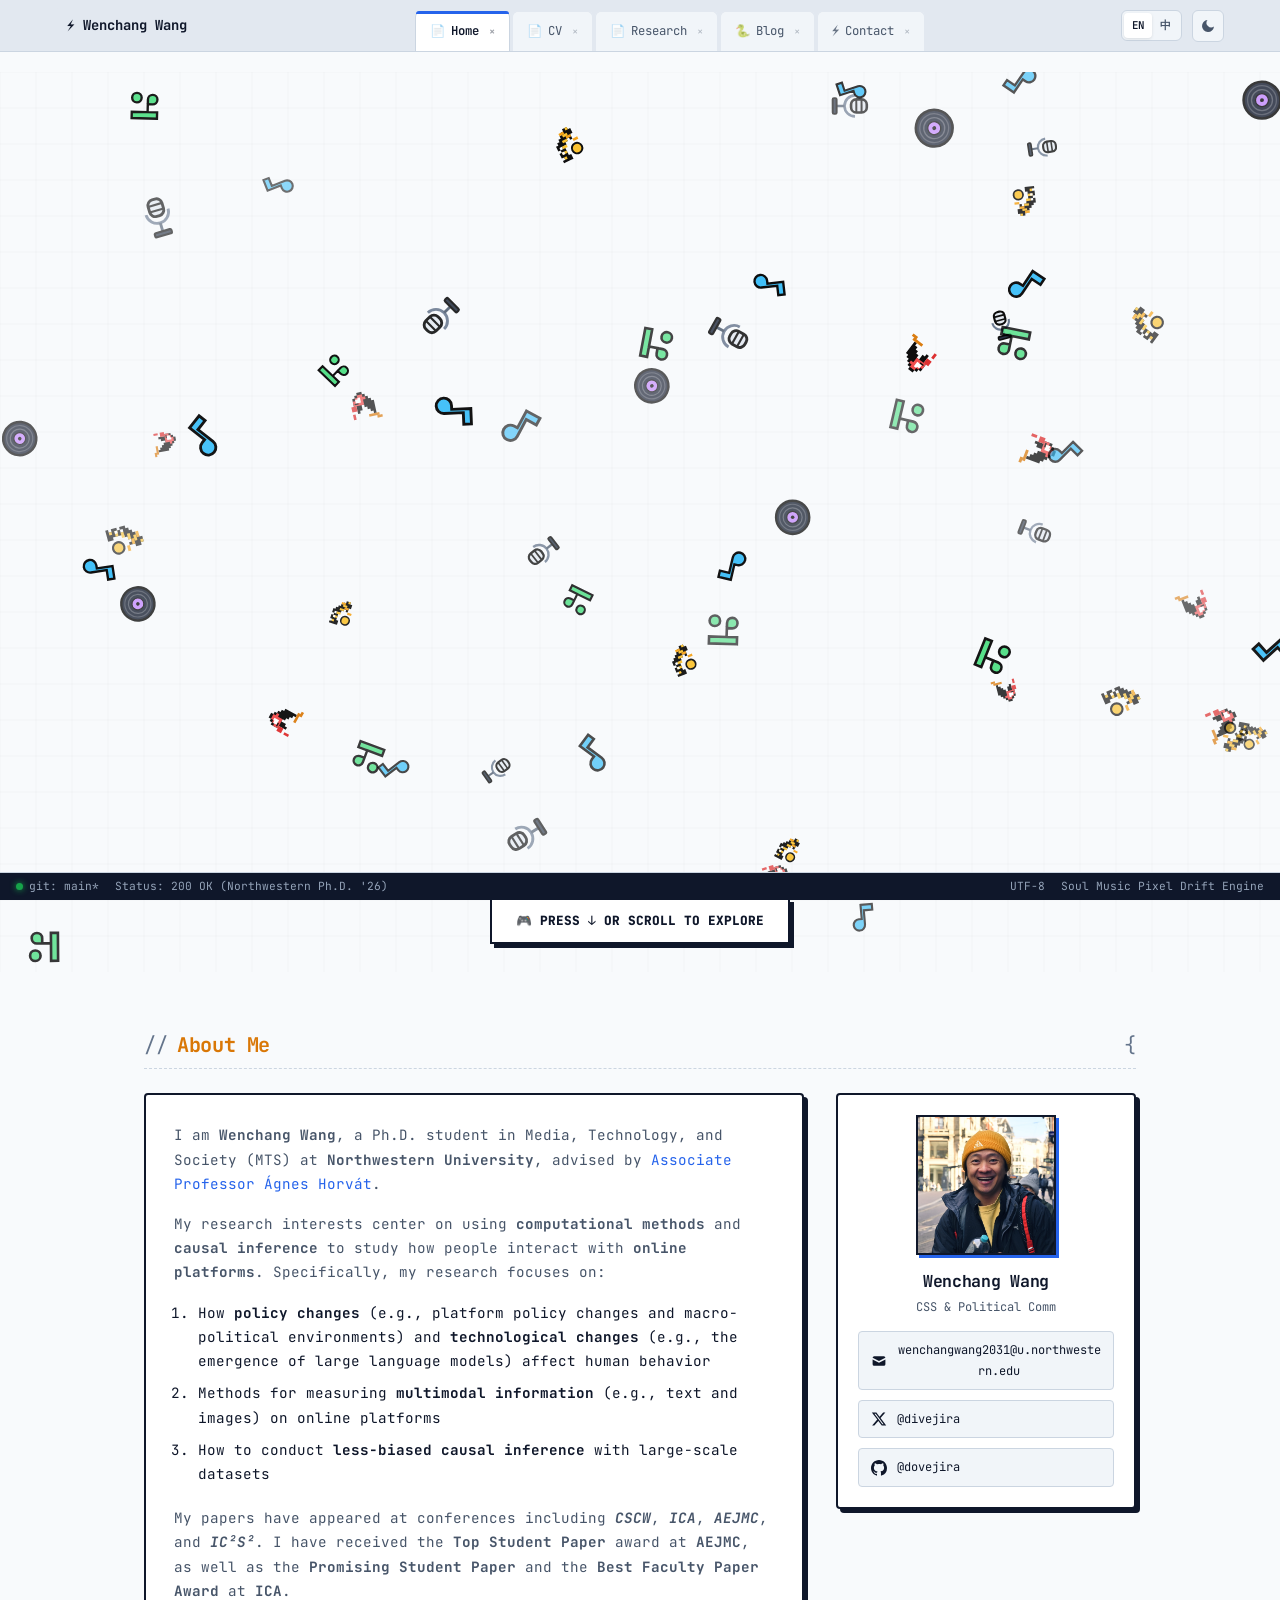
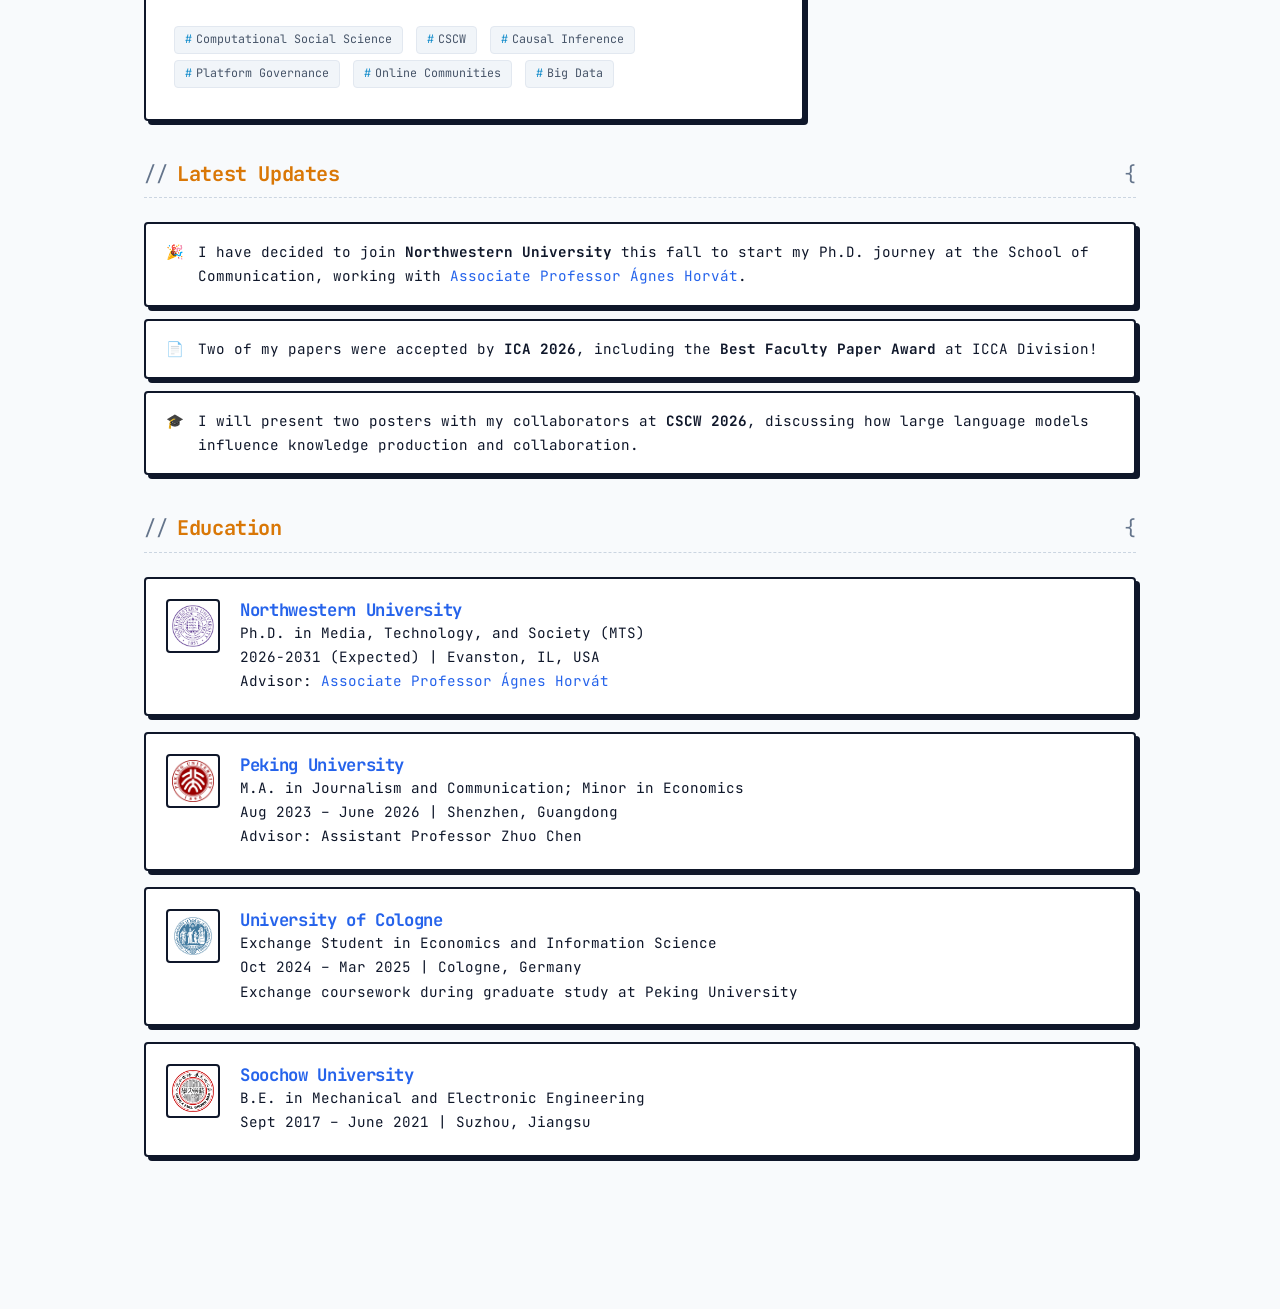
==== commit 0b938816: "Update CV and expand research publications" ====
--- a/index.html
+++ b/index.html
@@ -143,7 +143,7 @@
 <!-- ============================================================ -->
 <!-- PAGE: HOME                                                    -->
 <!-- ============================================================ -->
-<section id="page-home" class="page active">
+<section id="page-home" class="page">
 
     <!-- 100vh Fullscreen Pure Soul Music & Jazz Instrument Pixel Drift Hero Section -->
     <div class="hero">
@@ -279,8 +279,8 @@
         
         <div class="cv-download-card">
             <h3 style="margin-bottom:12px;" data-i18n="cv_download_heading">Download Complete Curriculum Vitae</h3>
-            <p style="color:var(--fg-muted);margin-bottom:20px;" data-i18n="cv_download_desc">PDF document containing complete academic achievements, publications, and background.</p>
-            <a href="files/cv.pdf" class="download-button" download data-i18n="cv_download">
+            <p style="color:var(--fg-muted);margin-bottom:20px;" data-i18n="cv_download_desc">Updated November 2026. PDF document containing complete academic achievements, publications, and background.</p>
+            <a href="files/cv.pdf?v=2026-11-08" class="download-button" download="Wenchang_Wang_CV_2026.pdf" data-i18n="cv_download">
                 <svg class="download-icon" fill="currentColor" viewBox="0 0 20 20">
                     <path fill-rule="evenodd" d="M3 17a1 1 0 011-1h12a1 1 0 110 2H4a1 1 0 01-1-1zm3.293-7.707a1 1 0 011.414 0L9 10.586V3a1 1 0 112 0v7.586l1.293-1.293a1 1 0 111.414 1.414l-3 3a1 1 0 01-1.414 0l-3-3a1 1 0 010-1.414z" clip-rule="evenodd"/>
                 </svg>
@@ -296,40 +296,110 @@
 <!-- ============================================================ -->
 <section id="page-research" class="page">
     <div class="container research-page">
-        <h2 class="section-title" data-i18n="research_title">Selected Publications & Conferences</h2>
-        
-        <div class="paper-list">
-            <div class="paper-card">
-                <span class="paper-badge top-paper">Best Faculty Paper — ICA 2026</span>
-                <h3 class="paper-title">How Travel Videos Shape Intergroup Perception? The Spillover Effect of Mediated Intergroup Contact</h3>
-                <div class="paper-authors">Chen, Z., & <strong>Wang, W.</strong></div>
-                <div class="paper-venue">// 2026 ICA 76th Conference (ICCA Division), Cape Town, South Africa</div>
-                <div class="paper-actions">
-                    <a href="#" class="action-btn">[PDF]</a>
-                    <a href="#" class="action-btn">[BibTeX]</a>
-                </div>
-            </div>
-
-            <div class="paper-card">
-                <span class="paper-badge ica">ICA 2026 Accepted</span>
-                <h3 class="paper-title">Beyond Ownership Change: How Platform Governance Reshapes Peer Production Behavior</h3>
-                <div class="paper-authors"><strong>Wang, W.</strong>, Chen, Z., Hu, Y., & Dong, Q.</div>
-                <div class="paper-venue">// 2026 ICA 76th Conference (Computational Methods Division)</div>
-                <div class="paper-actions">
-                    <a href="#" class="action-btn">[PDF]</a>
-                    <a href="#" class="action-btn">[BibTeX]</a>
-                </div>
-            </div>
-
-            <div class="paper-card">
-                <span class="paper-badge aejmc">AEJMC Top Student Paper</span>
-                <h3 class="paper-title">Focusing on Minority Groups: A Quantitative Study on the Attitudes of Diverse Minority Groups towards ChatGPT</h3>
-                <div class="paper-authors"><strong>Wang, W.</strong>, Liu, Y., Lin, Z., & Ouyang, W.</div>
-                <div class="paper-venue">// 2024 AEJMC 107th Conference, Philadelphia, PA</div>
-                <div class="paper-actions">
-                    <a href="#" class="action-btn">[PDF]</a>
-                    <a href="#" class="action-btn">[BibTeX]</a>
-                </div>
+        <h2 class="section-title" data-i18n="research_title">Research & Publications</h2>
+
+        <div class="research-section">
+            <h3 class="research-category-title" data-i18n="research_preprints">Preprints</h3>
+            <div class="paper-list">
+                <article class="paper-card">
+                    <span class="paper-badge preprint">arXiv · 1st Author</span>
+                    <h3 class="paper-title">Same Sentence, Different Construct: Identity-Swapped Rationales Reveal Measurement Non-Invariance in LLM Hate Speech Classifiers</h3>
+                    <div class="paper-authors"><strong>Wang, W.</strong>, &amp; Song, Y. (2026)</div>
+                    <div class="paper-venue">// arXiv:2611.02491</div>
+                    <div class="paper-actions">
+                        <a href="https://arxiv.org/abs/2611.02491" target="_blank" rel="noopener noreferrer" class="action-btn">[arXiv]</a>
+                    </div>
+                </article>
+
+                <article class="paper-card">
+                    <span class="paper-badge preprint">arXiv · 1st Author</span>
+                    <h3 class="paper-title">When the Text Is Silent: Memory Shortcuts and the Validity of LLM Annotation under Evidence Insufficiency</h3>
+                    <div class="paper-authors"><strong>Wang, W.</strong>, &amp; Song, Y. (2026)</div>
+                    <div class="paper-venue">// arXiv:2611.02273</div>
+                    <div class="paper-actions">
+                        <a href="https://arxiv.org/abs/2611.02273" target="_blank" rel="noopener noreferrer" class="action-btn">[arXiv]</a>
+                    </div>
+                </article>
+
+                <article class="paper-card">
+                    <span class="paper-badge preprint">arXiv · 1st Author</span>
+                    <h3 class="paper-title">The Hidden Costs of Gatekeeping in Open Science: Quasi-Experimental Evidence from arXiv's Endorsement Policy Tightening</h3>
+                    <div class="paper-authors"><strong>Wang, W.</strong> (2026)</div>
+                    <div class="paper-venue">// arXiv:2610.33980</div>
+                    <div class="paper-actions">
+                        <a href="https://arxiv.org/abs/2610.33980" target="_blank" rel="noopener noreferrer" class="action-btn">[arXiv]</a>
+                    </div>
+                </article>
+            </div>
+        </div>
+
+        <div class="research-section">
+            <h3 class="research-category-title" data-i18n="research_journals">Journal Articles</h3>
+            <div class="paper-list">
+                <article class="paper-card">
+                    <span class="paper-badge journal">HCR · 1st Author</span>
+                    <h3 class="paper-title">Platform ownership change and user response</h3>
+                    <div class="paper-authors"><strong>Wang, W.</strong>, &amp; Chen, Z.</div>
+                    <div class="paper-venue">// Human Communication Research · Conditional accept</div>
+                </article>
+
+                <article class="paper-card">
+                    <span class="paper-badge journal">JEMS · 2nd Author</span>
+                    <h3 class="paper-title">Pathways of computational communication research in China: A network analysis perspective</h3>
+                    <div class="paper-authors">Chen, Z., <strong>Wang, W.</strong>, Zhou, H., &amp; Li, S. (2025)</div>
+                    <div class="paper-venue">// Journal of Educational Media Studies (in Chinese) · † Corresponding author</div>
+                </article>
+            </div>
+        </div>
+
+        <div class="research-section">
+            <h3 class="research-category-title" data-i18n="research_proceedings">Peer-Reviewed Conference Proceedings</h3>
+            <div class="paper-list">
+                <article class="paper-card">
+                    <span class="paper-badge proceeding">CSCW '26 · 1st Author</span>
+                    <h3 class="paper-title">The Productivity–Entry Paradox: AI Coding Tools Boost Output but Do Not Lower Barriers to Open-Source Contribution</h3>
+                    <div class="paper-authors"><strong>Wang, W.</strong>, &amp; Song, Y. (2026)</div>
+                    <div class="paper-venue">// Companion of the Computer-Supported Cooperative Work and Social Computing (CSCW Companion '26) · Salt Lake City, UT, USA</div>
+                    <div class="paper-actions">
+                        <a href="https://doi.org/10.1145/3785651.3831552" target="_blank" rel="noopener noreferrer" class="action-btn">[DOI]</a>
+                    </div>
+                </article>
+
+                <article class="paper-card">
+                    <span class="paper-badge proceeding">CSCW '26 · 1st Author</span>
+                    <h3 class="paper-title">Do LLMs Read for Free? Auditing the Open Access Bias in AI-Mediated Science</h3>
+                    <div class="paper-authors"><strong>Wang, W.</strong>, &amp; Song, Y. (2026)</div>
+                    <div class="paper-venue">// Companion of the Computer-Supported Cooperative Work and Social Computing (CSCW Companion '26) · Salt Lake City, UT, USA</div>
+                    <div class="paper-actions">
+                        <a href="https://doi.org/10.1145/3785651.3831551" target="_blank" rel="noopener noreferrer" class="action-btn">[DOI]</a>
+                    </div>
+                </article>
+            </div>
+        </div>
+
+        <div class="research-section">
+            <h3 class="research-category-title" data-i18n="research_conferences">Award-Winning Conference Papers</h3>
+            <div class="paper-list">
+                <article class="paper-card">
+                    <span class="paper-badge award">Best Faculty Paper · ICA '26</span>
+                    <h3 class="paper-title">How Travel Videos Shape Intergroup Perception? The Spillover Effect of Mediated Intergroup Contact</h3>
+                    <div class="paper-authors">Chen, Z., &amp; <strong>Wang, W.</strong> (2026)</div>
+                    <div class="paper-venue">// 2026 ICA 76th Conference · Cape Town, South Africa · June 4–8, 2026</div>
+                </article>
+
+                <article class="paper-card">
+                    <span class="paper-badge award">Promising Student Paper · ICA '25</span>
+                    <h3 class="paper-title">Quantifying Academic Capital: Examining the Evolution of Inequality in China’s Communication Research Production</h3>
+                    <div class="paper-authors">Zhou, H., <strong>Wang, W.</strong>, &amp; Li, S. (2025)</div>
+                    <div class="paper-venue">// 2025 ICA 75th Conference · Denver, USA · Information Systems Division</div>
+                </article>
+
+                <article class="paper-card">
+                    <span class="paper-badge award">Top Student Paper · AEJMC '24</span>
+                    <h3 class="paper-title">Focusing on Minority Groups: A Quantitative Study on the Attitudes of Diverse Minority Groups towards ChatGPT</h3>
+                    <div class="paper-authors"><strong>Wang, W.</strong>, Liu, Y., Lin, Z., &amp; Ouyang, W. (2024)</div>
+                    <div class="paper-venue">// 2024 AEJMC 107th Conference · Philadelphia, USA · August 8–11, 2024</div>
+                </article>
             </div>
         </div>
     </div>
--- a/css/pages/research.css
+++ b/css/pages/research.css
@@ -4,6 +4,19 @@
 
 .research-section {
   margin-bottom: 40px;
+}
+
+.research-category-title {
+  margin: 0 0 14px;
+  font-family: 'JetBrains Mono', monospace;
+  font-size: 1rem;
+  color: var(--syn-keyword);
+}
+
+.research-category-title::before {
+  content: '// ';
+  color: var(--syn-comment);
+  font-weight: 400;
 }
 
 .paper-list {
@@ -13,6 +26,8 @@
 }
 
 .paper-card {
+  width: 100%;
+  min-width: 0;
   background: var(--card-bg);
   border: 1px solid var(--border);
   border-radius: 8px;
@@ -59,11 +74,36 @@
   border: 1px solid rgba(22, 163, 74, 0.3);
 }
 
+.paper-badge.preprint {
+  background: rgba(124, 58, 237, 0.12);
+  color: var(--syn-keyword);
+  border: 1px solid rgba(124, 58, 237, 0.3);
+}
+
+.paper-badge.journal {
+  background: rgba(22, 163, 74, 0.12);
+  color: var(--syn-string);
+  border: 1px solid rgba(22, 163, 74, 0.3);
+}
+
+.paper-badge.proceeding {
+  background: rgba(37, 99, 235, 0.12);
+  color: var(--accent);
+  border: 1px solid rgba(37, 99, 235, 0.3);
+}
+
+.paper-badge.award {
+  background: rgba(234, 88, 12, 0.12);
+  color: var(--syn-num);
+  border: 1px solid rgba(234, 88, 12, 0.3);
+}
+
 .paper-title {
   font-size: 1.15rem;
   line-height: 1.4;
   margin-bottom: 8px;
   color: var(--fg);
+  overflow-wrap: anywhere;
 }
 
 .paper-authors {
@@ -82,6 +122,7 @@
   color: var(--syn-comment);
   font-style: italic;
   margin-bottom: 14px;
+  overflow-wrap: anywhere;
 }
 
 .paper-actions {
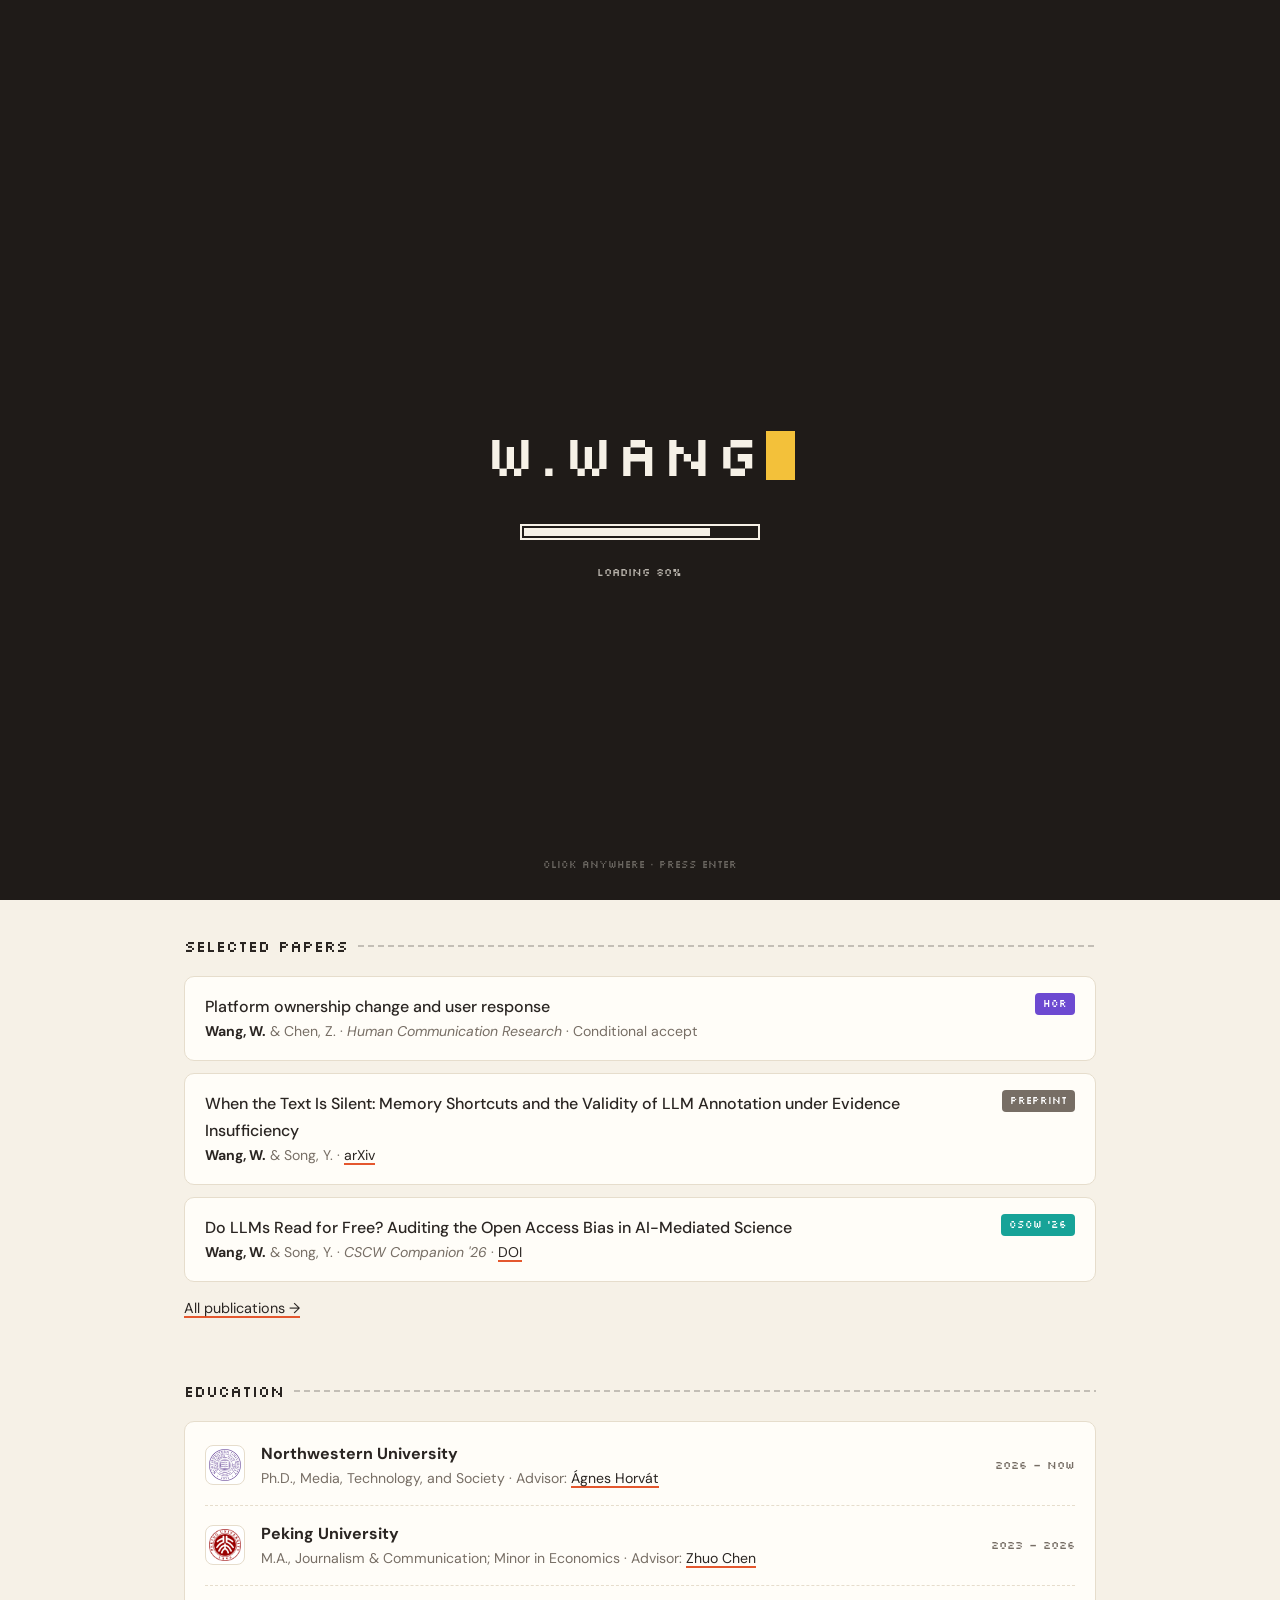
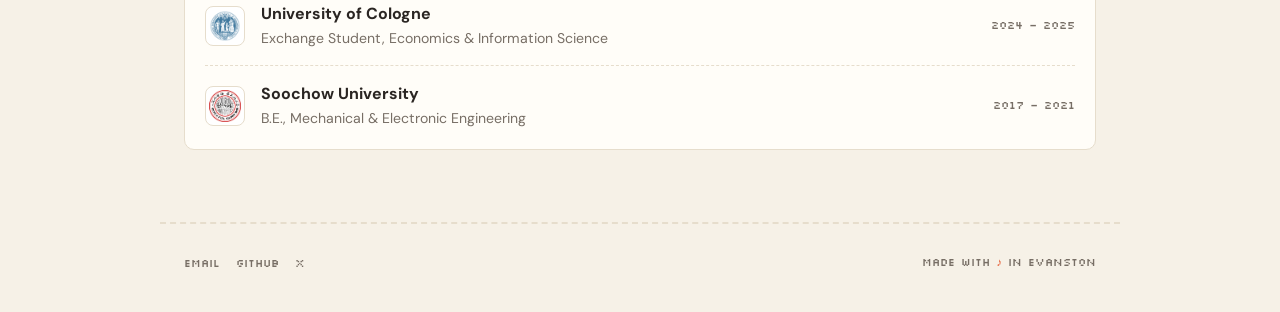
==== commit 83994392: "Redesign site with pixel-music theme, intro animation, zh/en and dark mode - New multi-page layout (" ====
--- a/index.html
+++ b/index.html
@@ -1,471 +1,167 @@
 <!DOCTYPE html>
 <html lang="en">
 <head>
-    <meta charset="UTF-8">
-    <meta name="viewport" content="width=device-width, initial-scale=1.0">
-    <title>Home | Wenchang Wang</title>
-    <meta name="description" content="Wenchang Wang's academic homepage. Computational social science research on online platform interactions, causal inference, platform governance, multimodal information, and big data.">
-    <meta name="keywords" content="Wenchang Wang, computational social science, CSCW, causal inference, platform governance, online communities, big data, Northwestern University">
-    <meta name="author" content="Wenchang Wang">
-    <meta name="robots" content="index, follow, max-image-preview:large, max-snippet:-1, max-video-preview:-1">
-    <meta name="google-site-verification" content="WvTAvZltbymLLojRvWwH9hoEk_uY6mAYoGmtwHRdXQQ" />
-    <link rel="canonical" href="https://wenchang-wang.github.io/">
-    <meta property="og:title" content="Wenchang Wang | Academic Homepage">
-    <meta property="og:description" content="Research on computational social science, online platform interactions, and causal inference.">
-    <meta property="og:type" content="website">
-    <meta property="og:url" content="https://wenchang-wang.github.io/">
-    <meta property="og:image" content="https://wenchang-wang.github.io/images/profile.JPG">
-    <meta name="twitter:card" content="summary">
+<meta charset="UTF-8">
+<meta name="viewport" content="width=device-width, initial-scale=1.0">
+<meta name="keywords" content="Wenchang Wang, 王文长, computational social science, large language models, causal inference, platform governance, CSCW, Northwestern University">
+<meta name="description" content="Wenchang Wang (王文长) — Ph.D. student at Northwestern University studying how policy and technology changes reshape online behavior, how LLMs are reshaping computational social science, and computational social science methods.">
+<meta name="author" content="Wenchang Wang">
+<meta name="robots" content="index, follow, max-image-preview:large">
+<link rel="canonical" href="https://wenchang-wang.github.io/">
+<meta property="og:title" content="Wenchang Wang">
+<meta property="og:description" content="Wenchang Wang (王文长) — Ph.D. student at Northwestern University studying how policy and technology changes reshape online behavior, how LLMs are reshaping computational social science, and computational social science methods.">
+<meta property="og:type" content="website">
+<meta property="og:url" content="https://wenchang-wang.github.io/">
+<meta property="og:image" content="https://wenchang-wang.github.io/images/profile.JPG">
+<meta name="twitter:card" content="summary">
+<link rel="icon" type="image/svg+xml" href="data:image/svg+xml,<svg xmlns='http://www.w3.org/2000/svg' viewBox='0 0 8 8' shape-rendering='crispEdges'><rect width='8' height='8' rx='1' fill='%232a2522'/><path fill='%23f3c13a' d='M4 1h1v5H4zM5 1h1v1H5zM6 2h1v2H6zM2 5h2v1H2zM2 6h3v1H2z'/></svg>">
+<meta name="google-site-verification" content="WvTAvZltbymLLojRvWwH9hoEk_uY6mAYoGmtwHRdXQQ" />
+<script>(function(){var m={cv:'cv.html',research:'research.html',blog:'blog.html'},h=location.hash.slice(1);if(m[h])location.replace(m[h]);})();</script>
+<script type="application/ld+json">
+{
+  "@context": "https://schema.org",
+  "@type": "Person",
+  "name": "Wenchang Wang",
+  "alternateName": "王文长",
+  "url": "https://wenchang-wang.github.io/",
+  "image": "https://wenchang-wang.github.io/images/profile.JPG",
+  "email": "mailto:wenchangwang2031@u.northwestern.edu",
+  "jobTitle": "Ph.D. Student in Media, Technology, and Society",
+  "worksFor": { "@type": "CollegeOrUniversity", "name": "Northwestern University" },
+  "alumniOf": [
+    { "@type": "CollegeOrUniversity", "name": "Peking University" },
+    { "@type": "CollegeOrUniversity", "name": "University of Cologne" },
+    { "@type": "CollegeOrUniversity", "name": "Soochow University" }
+  ],
+  "sameAs": ["https://github.com/dovejira", "https://x.com/divejira"],
+  "knowsAbout": ["Computational Social Science", "Large Language Models", "Causal Inference", "Platform Governance", "CSCW", "Online Behavior"]
+}
+</script>
+<title>Wenchang Wang</title>
+<meta name="title-en" content="Wenchang Wang">
+<meta name="title-zh" content="王文长 Wenchang Wang">
+<script>(function(){var r=document.documentElement,t,l;try{t=localStorage.getItem('theme');l=localStorage.getItem('lang');}catch(e){}r.setAttribute('data-theme',t||(matchMedia('(prefers-color-scheme: dark)').matches?'dark':'light'));r.setAttribute('data-lang',l||((navigator.language||'').indexOf('zh')===0?'zh':'en'));})();</script>
+<link rel="preconnect" href="https://fonts.googleapis.com">
+<link rel="preconnect" href="https://fonts.gstatic.com" crossorigin>
+<link href="https://fonts.googleapis.com/css2?family=Silkscreen&family=DM+Sans:opsz,wght@9..40,400;9..40,500;9..40,700&display=swap" rel="stylesheet">
+<link rel="stylesheet" href="site.css">
+</head>
+<body class="intro-on">
 
-    <!-- JSON-LD Structured Data for Google Indexing & Scholar -->
-    <script type="application/ld+json">
-    {
-      "@context": "https://schema.org",
-      "@type": "Person",
-      "name": "Wenchang Wang",
-      "alternateName": "王文长",
-      "url": "https://wenchang-wang.github.io/",
-      "image": "https://wenchang-wang.github.io/images/profile.JPG",
-      "jobTitle": "Ph.D. Student in Media, Technology, and Society",
-      "worksFor": {
-        "@type": "CollegeOrUniversity",
-        "name": "Northwestern University"
-      },
-      "alumniOf": [
-        {
-          "@type": "CollegeOrUniversity",
-          "name": "Peking University"
-        },
-        {
-          "@type": "CollegeOrUniversity",
-          "name": "University of Cologne"
-        },
-        {
-          "@type": "CollegeOrUniversity",
-          "name": "Soochow University"
-        }
-      ],
-      "sameAs": [
-        "https://github.com/dovejira",
-        "https://x.com/divejira"
-      ],
-      "knowsAbout": [
-        "Computational Social Science",
-        "CSCW",
-        "Causal Inference",
-        "Platform Governance",
-        "Online Communities",
-        "Big Data"
-      ]
-    }
-    </script>
-
-    <!-- Favicon — pixel computer -->
-    <link rel="icon" type="image/svg+xml" href="data:image/svg+xml,<svg xmlns='http://www.w3.org/2000/svg' viewBox='0 0 16 16' style='image-rendering:pixelated'><rect x='2' y='1' width='12' height='9' fill='%23555'/><rect x='3' y='2' width='10' height='7' fill='%23111'/><rect x='4' y='3' width='4' height='1' fill='%237ee787'/><rect x='4' y='7' width='6' height='1' fill='%2379c0ff'/><rect x='4' y='7' width='3' height='1' fill='%23ff7b72'/><rect x='6' y='10' width='4' height='2' fill='%23555'/><rect x='4' y='12' width='8' height='2' fill='%23555'/></svg>">
-
-    <!-- Google Fonts: JetBrains Mono -->
-    <link rel="preconnect" href="https://fonts.googleapis.com">
-    <link rel="preconnect" href="https://fonts.gstatic.com" crossorigin>
-    <link href="https://fonts.googleapis.com/css2?family=JetBrains+Mono:wght@300;400;500;600;700;800&display=swap" rel="stylesheet">
-
-    <!-- Stylesheets -->
-    <link rel="stylesheet" href="css/theme.css">
-    <link rel="stylesheet" href="css/base.css">
-    <link rel="stylesheet" href="css/navbar.css">
-    <link rel="stylesheet" href="css/animations.css">
-    <link rel="stylesheet" href="css/pages/homepage.css">
-    <link rel="stylesheet" href="css/pages/cv.css">
-    <link rel="stylesheet" href="css/pages/research.css">
-    <link rel="stylesheet" href="css/pages/blog.css">
-    <link rel="stylesheet" href="css/pages/contact.css">
-
-    <!-- Prevent theme/lang flash -->
-    <script>
-      (function(){
-        if(window.matchMedia('(prefers-color-scheme:dark)').matches)document.documentElement.setAttribute('data-theme','dark');
-        document.documentElement.setAttribute('data-lang',localStorage.getItem('lang')||'en');
-      })();
-    </script>
-</head>
-<body>
-
-<!-- ===== NAVBAR (IDE File Tabs Header) ===== -->
-<nav class="navbar">
-    <div class="nav-container">
-        <a href="#home" class="nav-logo">Wenchang Wang</a>
-
-        <div class="nav-links">
-            <a href="#home" class="active"><span class="file-icon">📄</span><span data-i18n="nav_home">home.ts</span><span class="close-tab">×</span></a>
-            <a href="#cv"><span class="file-icon">📄</span><span data-i18n="nav_cv">cv.md</span><span class="close-tab">×</span></a>
-            <a href="#research"><span class="file-icon">📄</span><span data-i18n="nav_research">research.json</span><span class="close-tab">×</span></a>
-            <a href="#blog"><span class="file-icon">🐍</span><span data-i18n="nav_blog">blog.py</span><span class="close-tab">×</span></a>
-            <a href="#contact"><span class="file-icon">⚡</span><span data-i18n="nav_contact">contact.sh</span><span class="close-tab">×</span></a>
-        </div>
-
-        <div class="nav-controls">
-            <!-- Language toggle -->
-            <div class="lang-toggle" data-lang="en" role="button" tabindex="0" aria-label="Toggle language">
-                <span class="lang-option active" data-value="en">EN</span>
-                <span class="lang-option" data-value="zh">中</span>
-            </div>
-
-            <!-- Theme toggle -->
-            <button class="theme-toggle" type="button" aria-label="Toggle theme">
-                <svg class="icon-sun" viewBox="0 0 24 24" fill="none" stroke="currentColor" stroke-width="2" stroke-linecap="round" stroke-linejoin="round">
-                    <circle cx="12" cy="12" r="5"/><line x1="12" y1="1" x2="12" y2="3"/><line x1="12" y1="21" x2="12" y2="23"/><line x1="4.22" y1="4.22" x2="5.64" y2="5.64"/><line x1="18.36" y1="18.36" x2="19.78" y2="19.78"/><line x1="1" y1="12" x2="3" y2="12"/><line x1="21" y1="12" x2="23" y2="12"/><line x1="4.22" y1="19.78" x2="5.64" y2="18.36"/><line x1="18.36" y1="5.64" x2="19.78" y2="4.22"/>
-                </svg>
-                <svg class="icon-moon" viewBox="0 0 24 24" fill="currentColor" style="display:none">
-                    <path d="M21 12.79A9 9 0 1111.21 3 7 7 0 0021 12.79z"/>
-                </svg>
-            </button>
-
-            <!-- Hamburger (mobile) -->
-            <button class="hamburger" type="button" aria-label="Menu">
-                <span></span><span></span><span></span>
-            </button>
-        </div>
+<div id="intro" aria-hidden="true">
+  <canvas></canvas>
+  <div class="box">
+    <div class="top">
+      <div class="eq"><i></i><i></i><i></i><i></i><i></i><i></i><i></i></div>
+      <div class="notes"></div>
     </div>
-</nav>
-
-<!-- Puppet world — sidebar mascots -->
-<div id="puppet-world"></div>
-
-<!-- Mobile drawer -->
-<div class="mobile-drawer">
-    <a href="#home">📄 home.ts</a>
-    <a href="#cv">📄 cv.md</a>
-    <a href="#research">📄 research.json</a>
-    <a href="#blog">🐍 blog.py</a>
-    <a href="#contact">⚡ contact.sh</a>
+    <div class="logo"><span class="tx"></span><span class="c"></span></div>
+    <div class="bar"><b></b></div>
+    <div class="pct">LOADING 0%</div>
+    <div class="enter">▶ CLICK TO ENTER</div>
+  </div>
+  <div class="tip"></div>
 </div>
 
+<nav><div class="in">
+  <a class="brand" href="index.html">W.WANG</a>
+  <div class="right">
+    <div class="links">
+      <a class="on" href="index.html"><span class="en">About</span><span class="zh">首页</span></a>
+      <a href="research.html"><span class="en">Research</span><span class="zh">研究</span></a>
+      <a href="cv.html"><span class="en">CV</span><span class="zh">简历</span></a>
+      <a href="blog.html"><span class="en">Blog</span><span class="zh">博客</span></a>
+    </div>
+    <div class="ctrls">
+      <button class="ctl" data-act="lang" aria-label="Switch language / 切换语言"><span class="opt" data-v="en">EN</span><span class="sep">/</span><span class="opt" data-v="zh">中</span></button>
+      <button class="ctl" data-act="theme" aria-label="Toggle dark mode / 切换深色模式">
+        <svg class="i-sun" viewBox="0 0 8 8" shape-rendering="crispEdges" fill="currentColor"><rect x="3" y="0" width="2" height="1"/><rect x="3" y="7" width="2" height="1"/><rect x="0" y="3" width="1" height="2"/><rect x="7" y="3" width="1" height="2"/><rect x="1" y="1" width="1" height="1"/><rect x="6" y="1" width="1" height="1"/><rect x="1" y="6" width="1" height="1"/><rect x="6" y="6" width="1" height="1"/><rect x="2" y="2" width="4" height="4"/></svg>
+        <svg class="i-moon" viewBox="0 0 8 8" shape-rendering="crispEdges" fill="currentColor"><rect x="2" y="0" width="3" height="1"/><rect x="1" y="1" width="2" height="1"/><rect x="0" y="2" width="2" height="4"/><rect x="1" y="6" width="2" height="1"/><rect x="2" y="7" width="4" height="1"/><rect x="5" y="6" width="2" height="1"/><rect x="2" y="1" width="1" height="6"/><rect x="3" y="6" width="2" height="1"/></svg>
+      </button>
+    </div>
+  </div>
+</div></nav>
 
-<!-- ============================================================ -->
-<!-- PAGE: HOME                                                    -->
-<!-- ============================================================ -->
-<section id="page-home" class="page">
+<div class="stage"><canvas></canvas></div>
 
-    <!-- 100vh Fullscreen Pure Soul Music & Jazz Instrument Pixel Drift Hero Section -->
-    <div class="hero">
-        <canvas id="particle-canvas"></canvas>
+<main>
+  <div class="hero">
+    <img src="images/profile.JPG" alt="Wenchang Wang">
+    <div>
+      <div class="kicker"><span class="en">&gt; HELLO, I'M</span><span class="zh">&gt; 你好，我是</span></div>
+      <h1><span class="en">Wenchang Wang<span class="cn">王文长</span></span><span class="zh">王文长<span class="cn">Wenchang Wang</span></span></h1>
+      <p class="role"><span class="en">Ph.D. Student, Media, Technology &amp; Society · Northwestern University</span><span class="zh">美国西北大学 · 媒体、技术与社会（MTS）博士生</span></p>
+      <p class="lede">
+        <span class="en">I study how people interact with online platforms — and how policy shifts and new tech like LLMs change that — with computational methods and causal inference.</span>
+        <span class="zh">我用计算方法和因果推断，研究人们如何与在线平台互动，以及政策变化和大语言模型等新技术如何改变这种互动。</span>
+      </p>
+      <div class="btns">
+        <a class="btn main" href="files/cv.pdf"><span class="en">Download CV</span><span class="zh">下载简历</span></a>
+        <a class="btn" href="mailto:wenchangwang2031@u.northwestern.edu"><span class="en">Email</span><span class="zh">邮箱</span></a>
+        <a class="btn" href="https://github.com/dovejira">GitHub</a>
+        <a class="btn" href="https://x.com/divejira">X</a>
+      </div>
+    </div>
+  </div>
 
-        <!-- Scroll down hint button -->
-        <a href="#about-content" class="hero-scroll-btn" onclick="event.preventDefault(); document.getElementById('about-content').scrollIntoView({behavior:'smooth'});">
-            <span data-i18n="scroll_explore">🎮 PRESS ↓ OR SCROLL TO EXPLORE</span>
-        </a>
+  <div class="two">
+    <div>
+      <h2><span class="en">Research</span><span class="zh">研究议程</span></h2>
+      <ul class="focus">
+        <li><span class="k">01</span><span class="en">How <strong>policy &amp; technology changes</strong> reshape online behavior</span><span class="zh"><strong>政策与技术变迁</strong>如何重塑线上行为</span></li>
+        <li><span class="k">02</span><span class="en">How <strong>large language models</strong> are reshaping computational social science research</span><span class="zh"><strong>大语言模型</strong>如何重塑计算社会科学研究</span></li>
+        <li><span class="k">03</span><span class="en"><strong>Computational social science methods</strong></span><span class="zh"><strong>计算社会科学方法</strong></span></li>
+      </ul>
     </div>
+    <div>
+      <h2><span class="en">News</span><span class="zh">最新动态</span></h2>
+      <ul class="news">
+        <li><span class="d"><span class="en">FALL 2026</span><span class="zh">2026 秋</span></span>
+          <span class="en">Started my Ph.D. at Northwestern with <a href="https://agneshorvat.soc.northwestern.edu/">Ágnes Horvát</a>.</span>
+          <span class="zh">加入美国西北大学传播学院攻读博士，师从 <a href="https://agneshorvat.soc.northwestern.edu/">Ágnes Horvát</a> 副教授。</span></li>
+        <li><span class="d"><span class="en">JUN 2026</span><span class="zh">2026.06</span></span>
+          <span class="en">Two papers at ICA 2026, incl. the Best Faculty Paper Award (ICCA).</span>
+          <span class="zh">两篇论文被 ICA 2026 录用，并获 ICCA 分部 Best Faculty Paper Award。</span></li>
+        <li><span class="d">2026</span>
+          <span class="en">Two posters at CSCW 2026 on how LLMs shape knowledge production.</span>
+          <span class="zh">在 CSCW 2026 展示两篇 poster，讨论大语言模型如何影响知识生产与合作。</span></li>
+      </ul>
+    </div>
+  </div>
 
-    <!-- Main Content Section Below Hero -->
-    <div id="about-content" class="container main-content-section">
-        <h2 class="section-title" data-i18n="about_title">About Me</h2>
-        <div class="about-grid">
-            <div class="about-bio">
-                <p data-i18n-html="about_p1">I am <strong>Wenchang Wang</strong>, a Ph.D. student in Media, Technology, and Society (MTS) at <strong>Northwestern University</strong>, advised by <a href="https://agneshorvat.soc.northwestern.edu/" target="_blank">Associate Professor Ágnes Horvát</a>.</p>
+  <h2><span class="en">Selected Papers</span><span class="zh">代表性论文</span></h2>
+  <div class="pubs">
+    <div class="pub"><div><div class="t">Platform ownership change and user response</div><div class="m"><strong>Wang, W.</strong> &amp; Chen, Z. · <em>Human Communication Research</em> · <span class="en">Conditional accept</span><span class="zh">有条件接收</span></div></div><span class="badge b-jrnl">HCR</span></div>
+    <div class="pub"><div><div class="t">When the Text Is Silent: Memory Shortcuts and the Validity of LLM Annotation under Evidence Insufficiency</div><div class="m"><strong>Wang, W.</strong> &amp; Song, Y. · <a href="https://arxiv.org/abs/2611.02273">arXiv</a></div></div><span class="badge b-arx"><span class="en">PREPRINT</span><span class="zh">预印本</span></span></div>
+    <div class="pub"><div><div class="t">Do LLMs Read for Free? Auditing the Open Access Bias in AI-Mediated Science</div><div class="m"><strong>Wang, W.</strong> &amp; Song, Y. · <em>CSCW Companion '26</em> · <a href="https://doi.org/10.1145/3785651.3831551">DOI</a></div></div><span class="badge b-cscw">CSCW '26</span></div>
+  </div>
+  <a class="more" href="research.html"><span class="en">All publications →</span><span class="zh">全部论文 →</span></a>
 
-                <p data-i18n-html="about_p2">My research interests center on using <strong>computational methods</strong> and <strong>causal inference</strong> to study how people interact with <strong>online platforms</strong>. Specifically, my research focuses on:</p>
+  <h2><span class="en">Education</span><span class="zh">教育背景</span></h2>
+  <div class="edu">
+    <div class="ed"><img src="images/nu-logo.png" alt=""><div>
+      <div class="s"><span class="en">Northwestern University</span><span class="zh">美国西北大学</span></div>
+      <div class="m"><span class="en">Ph.D., Media, Technology, and Society · Advisor: <a href="https://agneshorvat.soc.northwestern.edu/">Ágnes Horvát</a></span><span class="zh">媒体、技术与社会（MTS）博士 · 导师：<a href="https://agneshorvat.soc.northwestern.edu/">Ágnes Horvát</a> 副教授</span></div>
+    </div><span class="y"><span class="en">2026 – NOW</span><span class="zh">2026 – 至今</span></span></div>
+    <div class="ed"><img src="images/pku-logo.png" alt=""><div>
+      <div class="s"><span class="en">Peking University</span><span class="zh">北京大学</span></div>
+      <div class="m"><span class="en">M.A., Journalism &amp; Communication; Minor in Economics · Advisor: <a href="https://english.phbs.pku.edu.cn/info/3812/44052.htm">Zhuo Chen</a></span><span class="zh">新闻与传播学硕士；辅修经济学 · 导师：<a href="https://english.phbs.pku.edu.cn/info/3812/44052.htm">陈灼</a> 助理教授</span></div>
+    </div><span class="y">2023 – 2026</span></div>
+    <div class="ed"><img src="images/uni-koeln-logo.png" alt=""><div>
+      <div class="s"><span class="en">University of Cologne</span><span class="zh">德国科隆大学</span></div>
+      <div class="m"><span class="en">Exchange Student, Economics &amp; Information Science</span><span class="zh">经济学与信息科学交换生</span></div>
+    </div><span class="y">2024 – 2025</span></div>
+    <div class="ed"><img src="images/suda-logo.png" alt=""><div>
+      <div class="s"><span class="en">Soochow University</span><span class="zh">苏州大学</span></div>
+      <div class="m"><span class="en">B.E., Mechanical &amp; Electronic Engineering</span><span class="zh">机械电子工程学士</span></div>
+    </div><span class="y">2017 – 2021</span></div>
+  </div>
+</main>
 
-                <ol>
-                    <li data-i18n-html="about_li1">How <strong>policy changes</strong> (e.g., platform policy changes and macro-political environments) and <strong>technological changes</strong> (e.g., the emergence of large language models) affect human behavior</li>
-                    <li data-i18n-html="about_li2">Methods for measuring <strong>multimodal information</strong> (e.g., text and images) on online platforms</li>
-                    <li data-i18n-html="about_li3">How to conduct <strong>less-biased causal inference</strong> with large-scale datasets</li>
-                </ol>
-
-                <p data-i18n-html="about_p3">My papers have appeared at conferences including <strong><em>CSCW</em></strong>, <strong><em>ICA</em></strong>, <strong><em>AEJMC</em></strong>, and <strong><em>IC²S²</em></strong>. I have received the <strong>Top Student Paper</strong> award at <strong>AEJMC</strong>, as well as the <strong>Promising Student Paper</strong> and the <strong>Best Faculty Paper Award</strong> at <strong>ICA</strong>.</p>
-
-                <div class="keywords" style="margin-top:20px;">
-                    <span class="chip">Computational Social Science</span>
-                    <span class="chip">CSCW</span>
-                    <span class="chip">Causal Inference</span>
-                    <span class="chip">Platform Governance</span>
-                    <span class="chip">Online Communities</span>
-                    <span class="chip">Big Data</span>
-                </div>
-            </div>
-
-            <div class="about-sidebar">
-                <div class="profile-card">
-                    <img src="images/profile.JPG" alt="Wenchang Wang" class="profile-photo">
-                    <h3 style="font-size:1.1rem;margin-bottom:4px;">Wenchang Wang</h3>
-                    <p style="font-size:0.8rem;color:var(--fg-muted);margin-bottom:14px;">CSS & Political Comm</p>
-                    <div class="contact-quick">
-                        <a href="mailto:wenchangwang2031@u.northwestern.edu" class="contact-quick-item">
-                            <svg viewBox="0 0 20 20"><path d="M2.003 5.884L10 9.882l7.997-3.998A2 2 0 0016 4H4a2 2 0 00-1.997 1.884z"/><path d="M18 8.118l-8 4-8-4V14a2 2 0 002 2h12a2 2 0 002-2V8.118z"/></svg>
-                            <span>wenchangwang2031@u.northwestern.edu</span>
-                        </a>
-                        <a href="https://x.com/divejira" target="_blank" class="contact-quick-item">
-                            <svg viewBox="0 0 24 24"><path d="M18.244 2.25h3.308l-7.227 8.26 8.502 11.24H16.17l-5.214-6.817L4.99 21.75H1.68l7.73-8.835L1.254 2.25H8.08l4.713 6.231zm-1.161 17.52h1.833L7.084 4.126H5.117z"/></svg>
-                            <span>@divejira</span>
-                        </a>
-                        <a href="https://github.com/dovejira" target="_blank" class="contact-quick-item">
-                            <svg viewBox="0 0 20 20"><path fill-rule="evenodd" d="M10 0C4.477 0 0 4.484 0 10.017c0 4.425 2.865 8.18 6.839 9.504.5.092.682-.217.682-.483 0-.237-.008-.868-.013-1.703-2.782.605-3.369-1.343-3.369-1.343-.454-1.158-1.11-1.466-1.11-1.466-.908-.62.069-.608.069-.608 1.003.07 1.531 1.032 1.531 1.032.892 1.53 2.341 1.088 2.91.832.092-.647.35-1.088.636-1.338-2.22-.253-4.555-1.113-4.555-4.951 0-1.093.39-1.988 1.029-2.688-.103-.253-.446-1.272.098-2.65 0 0 .84-.27 2.75 1.026A9.564 9.564 0 0110 4.844c.85.004 1.705.115 2.504.337 1.909-1.296 2.747-1.027 2.747-1.027.546 1.379.203 2.398.1 2.651.64.7 1.028 1.595 1.028 2.688 0 3.848-2.339 4.695-4.566 4.942.359.31.678.921.678 1.856 0 1.338-.012 2.419-.012 2.747 0 .268.18.58.688.482A10.019 10.019 0 0020 10.017C20 4.484 15.522 0 10 0z" clip-rule="evenodd"/></svg>
-                            <span>@dovejira</span>
-                        </a>
-                    </div>
-                </div>
-            </div>
-        </div>
-
-        <!-- Latest Updates Stream -->
-        <div class="news-section" style="margin-top:40px;">
-            <h2 class="section-title" data-i18n="news_title">Latest Updates</h2>
-            <div class="news-list">
-                <div class="news-item">
-                    <span class="news-icon">🎉</span>
-                    <span data-i18n-html="news_1">I have decided to join <strong>Northwestern University</strong> this fall to start my Ph.D. journey at the School of Communication, working with <a href="https://agneshorvat.soc.northwestern.edu/" target="_blank">Associate Professor Ágnes Horvát</a>.</span>
-                </div>
-                <div class="news-item">
-                    <span class="news-icon">📄</span>
-                    <span data-i18n-html="news_2">Two of my papers were accepted by <strong>ICA 2026</strong>, including the <strong>Best Faculty Paper Award</strong> at ICCA Division!</span>
-                </div>
-                <div class="news-item">
-                    <span class="news-icon">🎓</span>
-                    <span data-i18n-html="news_3">I will present two posters with my collaborators at <strong>CSCW 2026</strong>, discussing how large language models influence knowledge production and collaboration.</span>
-                </div>
-            </div>
-        </div>
-
-        <!-- Education Grid -->
-        <div class="education-section" style="margin-top:40px;">
-            <h2 class="section-title" data-i18n="edu_title">Education</h2>
-            <div class="education-grid">
-                <div class="education-item">
-                    <img src="images/nu-logo.png" alt="Northwestern University" class="school-logo">
-                    <div class="edu-content">
-                        <h3><a href="https://mts.northwestern.edu/" target="_blank" data-i18n="edu_nu_name">Northwestern University</a></h3>
-                        <div class="edu-degree" data-i18n="edu_nu_degree">Ph.D. in Media, Technology, and Society (MTS)</div>
-                        <div class="edu-meta" data-i18n="edu_nu_date">2026-2031 (Expected) | Evanston, IL, USA</div>
-                        <div class="edu-note" data-i18n-html="edu_nu_note">Advisor: <a href="https://agneshorvat.soc.northwestern.edu/" target="_blank">Associate Professor Ágnes Horvát</a></div>
-                    </div>
-                </div>
-                <div class="education-item">
-                    <img src="images/pku-logo.png" alt="Peking University" class="school-logo">
-                    <div class="edu-content">
-                        <h3><a href="https://english.pku.edu.cn" target="_blank" data-i18n="edu_pku_name">Peking University</a></h3>
-                        <div class="edu-degree" data-i18n="edu_pku_degree">M.A. in Journalism and Communication; Minor in Economics</div>
-                        <div class="edu-meta" data-i18n="edu_pku_date">Aug 2023 – June 2026 | Shenzhen, Guangdong</div>
-                        <div class="edu-note" data-i18n="edu_pku_note">Advisor: Assistant Professor Zhuo Chen</div>
-                    </div>
-                </div>
-                <div class="education-item">
-                    <img src="images/uni-koeln-logo.png" alt="University of Cologne" class="school-logo">
-                    <div class="edu-content">
-                        <h3><a href="https://uni-koeln.de/en/" target="_blank" data-i18n="edu_koeln_name">University of Cologne</a></h3>
-                        <div class="edu-degree" data-i18n="edu_koeln_degree">Exchange Student in Economics and Information Science</div>
-                        <div class="edu-meta" data-i18n="edu_koeln_date">Oct 2024 – Mar 2025 | Cologne, Germany</div>
-                        <div class="edu-note" data-i18n="edu_koeln_note">Exchange coursework during graduate study at Peking University</div>
-                    </div>
-                </div>
-                <div class="education-item">
-                    <img src="images/suda-logo.png" alt="Soochow University" class="school-logo">
-                    <div class="edu-content">
-                        <h3><a href="https://eng.suda.edu.cn/" target="_blank" data-i18n="edu_suda_name">Soochow University</a></h3>
-                        <div class="edu-degree" data-i18n="edu_suda_degree">B.E. in Mechanical and Electronic Engineering</div>
-                        <div class="edu-meta" data-i18n="edu_suda_date">Sept 2017 – June 2021 | Suzhou, Jiangsu</div>
-                    </div>
-                </div>
-            </div>
-        </div>
-    </div>
-
-</section>
-
-
-<!-- ============================================================ -->
-<!-- PAGE: CV                                                      -->
-<!-- ============================================================ -->
-<section id="page-cv" class="page">
-    <div class="container cv-page">
-        <h2 class="section-title" data-i18n="cv_title">Curriculum Vitae</h2>
-        
-        <div class="cv-download-card">
-            <h3 style="margin-bottom:12px;" data-i18n="cv_download_heading">Download Complete Curriculum Vitae</h3>
-            <p style="color:var(--fg-muted);margin-bottom:20px;" data-i18n="cv_download_desc">Updated November 2026. PDF document containing complete academic achievements, publications, and background.</p>
-            <a href="files/cv.pdf?v=2026-11-08" class="download-button" download="Wenchang_Wang_CV_2026.pdf" data-i18n="cv_download">
-                <svg class="download-icon" fill="currentColor" viewBox="0 0 20 20">
-                    <path fill-rule="evenodd" d="M3 17a1 1 0 011-1h12a1 1 0 110 2H4a1 1 0 01-1-1zm3.293-7.707a1 1 0 011.414 0L9 10.586V3a1 1 0 112 0v7.586l1.293-1.293a1 1 0 111.414 1.414l-3 3a1 1 0 01-1.414 0l-3-3a1 1 0 010-1.414z" clip-rule="evenodd"/>
-                </svg>
-                Download CV (PDF)
-            </a>
-        </div>
-    </div>
-</section>
-
-
-<!-- ============================================================ -->
-<!-- PAGE: RESEARCH                                                -->
-<!-- ============================================================ -->
-<section id="page-research" class="page">
-    <div class="container research-page">
-        <h2 class="section-title" data-i18n="research_title">Research & Publications</h2>
-
-        <div class="research-section">
-            <h3 class="research-category-title" data-i18n="research_preprints">Preprints</h3>
-            <div class="paper-list">
-                <article class="paper-card">
-                    <span class="paper-badge preprint">arXiv · 1st Author</span>
-                    <h3 class="paper-title">Same Sentence, Different Construct: Identity-Swapped Rationales Reveal Measurement Non-Invariance in LLM Hate Speech Classifiers</h3>
-                    <div class="paper-authors"><strong>Wang, W.</strong>, &amp; Song, Y. (2026)</div>
-                    <div class="paper-venue">// arXiv:2611.02491</div>
-                    <div class="paper-actions">
-                        <a href="https://arxiv.org/abs/2611.02491" target="_blank" rel="noopener noreferrer" class="action-btn">[arXiv]</a>
-                    </div>
-                </article>
-
-                <article class="paper-card">
-                    <span class="paper-badge preprint">arXiv · 1st Author</span>
-                    <h3 class="paper-title">When the Text Is Silent: Memory Shortcuts and the Validity of LLM Annotation under Evidence Insufficiency</h3>
-                    <div class="paper-authors"><strong>Wang, W.</strong>, &amp; Song, Y. (2026)</div>
-                    <div class="paper-venue">// arXiv:2611.02273</div>
-                    <div class="paper-actions">
-                        <a href="https://arxiv.org/abs/2611.02273" target="_blank" rel="noopener noreferrer" class="action-btn">[arXiv]</a>
-                    </div>
-                </article>
-
-                <article class="paper-card">
-                    <span class="paper-badge preprint">arXiv · 1st Author</span>
-                    <h3 class="paper-title">The Hidden Costs of Gatekeeping in Open Science: Quasi-Experimental Evidence from arXiv's Endorsement Policy Tightening</h3>
-                    <div class="paper-authors"><strong>Wang, W.</strong> (2026)</div>
-                    <div class="paper-venue">// arXiv:2610.33980</div>
-                    <div class="paper-actions">
-                        <a href="https://arxiv.org/abs/2610.33980" target="_blank" rel="noopener noreferrer" class="action-btn">[arXiv]</a>
-                    </div>
-                </article>
-            </div>
-        </div>
-
-        <div class="research-section">
-            <h3 class="research-category-title" data-i18n="research_journals">Journal Articles</h3>
-            <div class="paper-list">
-                <article class="paper-card">
-                    <span class="paper-badge journal">HCR · 1st Author</span>
-                    <h3 class="paper-title">Platform ownership change and user response</h3>
-                    <div class="paper-authors"><strong>Wang, W.</strong>, &amp; Chen, Z.</div>
-                    <div class="paper-venue">// Human Communication Research · Conditional accept</div>
-                </article>
-
-                <article class="paper-card">
-                    <span class="paper-badge journal">JEMS · 2nd Author</span>
-                    <h3 class="paper-title">Pathways of computational communication research in China: A network analysis perspective</h3>
-                    <div class="paper-authors">Chen, Z., <strong>Wang, W.</strong>, Zhou, H., &amp; Li, S. (2025)</div>
-                    <div class="paper-venue">// Journal of Educational Media Studies (in Chinese) · † Corresponding author</div>
-                </article>
-            </div>
-        </div>
-
-        <div class="research-section">
-            <h3 class="research-category-title" data-i18n="research_proceedings">Peer-Reviewed Conference Proceedings</h3>
-            <div class="paper-list">
-                <article class="paper-card">
-                    <span class="paper-badge proceeding">CSCW '26 · 1st Author</span>
-                    <h3 class="paper-title">The Productivity–Entry Paradox: AI Coding Tools Boost Output but Do Not Lower Barriers to Open-Source Contribution</h3>
-                    <div class="paper-authors"><strong>Wang, W.</strong>, &amp; Song, Y. (2026)</div>
-                    <div class="paper-venue">// Companion of the Computer-Supported Cooperative Work and Social Computing (CSCW Companion '26) · Salt Lake City, UT, USA</div>
-                    <div class="paper-actions">
-                        <a href="https://doi.org/10.1145/3785651.3831552" target="_blank" rel="noopener noreferrer" class="action-btn">[DOI]</a>
-                    </div>
-                </article>
-
-                <article class="paper-card">
-                    <span class="paper-badge proceeding">CSCW '26 · 1st Author</span>
-                    <h3 class="paper-title">Do LLMs Read for Free? Auditing the Open Access Bias in AI-Mediated Science</h3>
-                    <div class="paper-authors"><strong>Wang, W.</strong>, &amp; Song, Y. (2026)</div>
-                    <div class="paper-venue">// Companion of the Computer-Supported Cooperative Work and Social Computing (CSCW Companion '26) · Salt Lake City, UT, USA</div>
-                    <div class="paper-actions">
-                        <a href="https://doi.org/10.1145/3785651.3831551" target="_blank" rel="noopener noreferrer" class="action-btn">[DOI]</a>
-                    </div>
-                </article>
-            </div>
-        </div>
-
-        <div class="research-section">
-            <h3 class="research-category-title" data-i18n="research_conferences">Award-Winning Conference Papers</h3>
-            <div class="paper-list">
-                <article class="paper-card">
-                    <span class="paper-badge award">Best Faculty Paper · ICA '26</span>
-                    <h3 class="paper-title">How Travel Videos Shape Intergroup Perception? The Spillover Effect of Mediated Intergroup Contact</h3>
-                    <div class="paper-authors">Chen, Z., &amp; <strong>Wang, W.</strong> (2026)</div>
-                    <div class="paper-venue">// 2026 ICA 76th Conference · Cape Town, South Africa · June 4–8, 2026</div>
-                </article>
-
-                <article class="paper-card">
-                    <span class="paper-badge award">Promising Student Paper · ICA '25</span>
-                    <h3 class="paper-title">Quantifying Academic Capital: Examining the Evolution of Inequality in China’s Communication Research Production</h3>
-                    <div class="paper-authors">Zhou, H., <strong>Wang, W.</strong>, &amp; Li, S. (2025)</div>
-                    <div class="paper-venue">// 2025 ICA 75th Conference · Denver, USA · Information Systems Division</div>
-                </article>
-
-                <article class="paper-card">
-                    <span class="paper-badge award">Top Student Paper · AEJMC '24</span>
-                    <h3 class="paper-title">Focusing on Minority Groups: A Quantitative Study on the Attitudes of Diverse Minority Groups towards ChatGPT</h3>
-                    <div class="paper-authors"><strong>Wang, W.</strong>, Liu, Y., Lin, Z., &amp; Ouyang, W. (2024)</div>
-                    <div class="paper-venue">// 2024 AEJMC 107th Conference · Philadelphia, USA · August 8–11, 2024</div>
-                </article>
-            </div>
-        </div>
-    </div>
-</section>
-
-
-<!-- ============================================================ -->
-<!-- PAGE: BLOG                                                    -->
-<!-- ============================================================ -->
-<section id="page-blog" class="page">
-    <div class="container blog-page">
-        <h2 class="section-title" data-i18n="blog_title">Academic Blog & Notes</h2>
-        <div class="paper-card">
-            <h3 class="paper-title"><a href="blog1/ic2s2-online-poster.html">IC²S² Online Poster: Exposure & Engagement</a></h3>
-            <div class="paper-venue">// Posted on July 15, 2025 | Conference Notes</div>
-            <p style="color:var(--fg-muted);margin-top:8px;">Interactive online poster presented at the 2025 IC²S² Conference, analyzing fitness influencer visual strategies.</p>
-        </div>
-    </div>
-</section>
-
-
-<!-- ============================================================ -->
-<!-- PAGE: CONTACT                                                 -->
-<!-- ============================================================ -->
-<section id="page-contact" class="page">
-    <div class="container contact-page">
-        <h2 class="section-title" data-i18n="contact_title">Contact & Communication</h2>
-        <div class="arcade-card" style="max-width:650px;margin:0 auto;">
-            <div class="arcade-header">
-                <div><span class="arcade-badge">CONTACT</span> WENCHANG WANG</div>
-                <div>STATUS: OPEN</div>
-            </div>
-            <div class="arcade-body">
-                <p><strong>Email:</strong> <a href="mailto:wenchangwang2031@u.northwestern.edu">wenchangwang2031@u.northwestern.edu</a></p>
-                <p><strong>X (Twitter):</strong> <a href="https://x.com/divejira" target="_blank">@divejira</a></p>
-                <p><strong>GitHub:</strong> <a href="https://github.com/dovejira" target="_blank">@dovejira</a></p>
-            </div>
-        </div>
-    </div>
-</section>
-
-
-<!-- VS Code Fixed Bottom Status Bar -->
-<div class="statusbar">
-    <div class="statusbar-left">
-        <div class="statusbar-item"><span class="dot"></span> <span>git: main*</span></div>
-        <div class="statusbar-item"><span>Status: 200 OK (Northwestern Ph.D. '26)</span></div>
-    </div>
-    <div class="statusbar-right">
-        <div class="statusbar-item"><span>UTF-8</span></div>
-        <div class="statusbar-item"><span>Soul Music Pixel Drift Engine</span></div>
-    </div>
-</div>
-
-
-<!-- Scripts -->
-<script src="js/theme.js"></script>
-<script src="js/router.js" defer></script>
-<script src="js/i18n.js" defer></script>
-<script src="js/particles.js" defer></script>
-<script src="js/puppets.js" defer></script>
-<script src="js/pages/homepage.js" defer></script>
-<script src="js/pages/cv.js" defer></script>
-<script src="js/pages/research.js" defer></script>
-<script src="js/pages/blog.js" defer></script>
-<script src="js/pages/contact.js" defer></script>
-
+<footer>
+  <div class="contact"><a href="mailto:wenchangwang2031@u.northwestern.edu">EMAIL</a><a href="https://github.com/dovejira">GITHUB</a><a href="https://x.com/divejira">X</a></div>
+  <div><span class="en">MADE WITH <span class="note">♪</span> IN EVANSTON</span><span class="zh">© 2026 王文长 · 伊文斯顿 <span class="note">♪</span></span></div>
+</footer>
+<script src="site.js"></script>
 </body>
 </html>
--- a/site.css
+++ b/site.css
@@ -0,0 +1,168 @@
+/* Wenchang Wang — "Tamed Pixel" theme (demo) */
+:root {
+  --bg:#f6f1e7; --paper:#fffdf8; --fg:#2a2522; --muted:#776e65; --line:#2a2522; --shadow:#2a2522; --soft:#e6ddcc;
+  --red:#e4572e; --teal:#17a398; --yellow:#f3c13a; --chip-fg:#2a2522;
+  --intro-bg:#1f1b18; --intro-fg:#f6f1e7;
+  color-scheme: light;
+}
+:root[data-theme="dark"] {
+  --bg:#191715; --paper:#221f1d; --fg:#f2ece2; --muted:#a69c90; --line:#5c544c; --shadow:#000; --soft:#35302c;
+  --red:#ff7a52; --teal:#3cc4b8; --yellow:#f3c13a;
+  color-scheme: dark;
+}
+* { box-sizing: border-box; margin: 0; padding: 0; }
+html { -webkit-text-size-adjust: 100%; }
+body { background: var(--bg); color: var(--fg); font: 16px/1.7 "DM Sans", system-ui, -apple-system, "PingFang SC", "Microsoft YaHei", sans-serif; -webkit-font-smoothing: antialiased; transition: background-color .25s, color .25s; }
+a { color: var(--fg); text-decoration: underline; text-decoration-color: var(--red); text-decoration-thickness: 2px; text-underline-offset: 3px; }
+a:hover { color: var(--red); }
+.px { font-family: Silkscreen, "PingFang SC", monospace; letter-spacing: .02em; }
+
+/* language switching */
+html[data-lang="zh"] .en, html:not([data-lang="zh"]) .zh { display: none !important; }
+
+/* ===== Nav ===== */
+nav .in { max-width: 960px; margin: 0 auto; padding: 18px 24px; display: flex; justify-content: space-between; align-items: center; gap: 12px; }
+nav .brand { font-family: Silkscreen; font-size: .95rem; text-decoration: none; white-space: nowrap; }
+nav .right { display: flex; align-items: center; gap: 14px; }
+nav .links { display: flex; gap: 4px; }
+nav .links a { text-decoration: none; padding: 4px 12px; border-radius: 999px; font-size: .9rem; white-space: nowrap; }
+nav .links a.on { background: var(--fg); color: var(--bg); }
+.ctrls { display: flex; gap: 6px; }
+.ctl { height: 32px; min-width: 32px; padding: 0 8px; border: 2px solid var(--line); border-radius: 8px; background: var(--paper); color: var(--fg); box-shadow: 2px 2px 0 var(--shadow); cursor: pointer; display: inline-flex; align-items: center; justify-content: center; font: 12px Silkscreen, monospace; transition: transform .1s, box-shadow .1s; }
+.ctl:hover { transform: translate(-1px,-1px); box-shadow: 3px 3px 0 var(--shadow); }
+.ctl:active { transform: translate(1px,1px); box-shadow: 1px 1px 0 var(--shadow); }
+.ctl svg { width: 16px; height: 16px; display: block; }
+.ctl .opt { opacity: .4; } .ctl .opt.on { opacity: 1; }
+.ctl .sep { opacity: .3; margin: 0 3px; }
+:root[data-theme="dark"] .i-sun, :root:not([data-theme="dark"]) .i-moon { display: none; }
+
+/* ===== Note band ===== */
+.stage { position: relative; height: 140px; overflow: hidden; max-width: 960px; margin: 0 auto; }
+.stage.short { height: 90px; }
+.stage canvas { position: absolute; inset: 0; width: 100%; height: 100%; }
+
+main { max-width: 960px; margin: 0 auto; padding: 0 24px 72px; }
+
+/* ===== Hero card ===== */
+.hero { background: var(--paper); border: 2px solid var(--line); border-radius: 14px; box-shadow: 6px 6px 0 var(--shadow); padding: 40px; display: grid; grid-template-columns: 180px 1fr; gap: 40px; align-items: center; margin-top: -40px; position: relative; }
+.hero img { width: 180px; height: 180px; object-fit: cover; border-radius: 12px; border: 2px solid var(--line); }
+.kicker { font-family: Silkscreen, "PingFang SC", sans-serif; font-size: .8rem; color: var(--red); }
+.hero h1, .head h1 { font-size: 2.8rem; line-height: 1.1; font-weight: 700; letter-spacing: -.02em; margin-top: 4px; }
+.hero h1 .cn { font-size: 1.3rem; font-weight: 500; color: var(--muted); margin-left: 10px; letter-spacing: 0; white-space: nowrap; }
+.hero .role { color: var(--muted); margin-top: 6px; }
+.hero .lede { margin-top: 16px; font-size: 1.05rem; max-width: 34em; }
+.btns { display: flex; flex-wrap: wrap; gap: 8px; margin-top: 20px; }
+.btn { text-decoration: none; font-size: .85rem; font-weight: 500; padding: 6px 14px; border: 2px solid var(--line); border-radius: 8px; background: var(--paper); box-shadow: 2px 2px 0 var(--shadow); transition: transform .1s, box-shadow .1s; display: inline-flex; align-items: center; gap: 6px; }
+.btn:hover { color: var(--fg); transform: translate(-1px,-1px); box-shadow: 3px 3px 0 var(--shadow); }
+.btn.main { background: var(--yellow); color: #2a2522; }
+
+/* page header for inner pages */
+.head { background: var(--paper); border: 2px solid var(--line); border-radius: 14px; box-shadow: 6px 6px 0 var(--shadow); padding: 32px 40px; margin-top: -30px; position: relative; }
+.head h1 { font-size: 2.3rem; }
+.head p { color: var(--muted); margin-top: 8px; max-width: 40em; }
+
+/* ===== Sections ===== */
+h2 { font-family: Silkscreen, "PingFang SC", sans-serif; font-weight: 400; font-size: 1rem; margin: 56px 0 16px; display: flex; align-items: center; gap: 10px; }
+html[data-lang="zh"] h2 { font-weight: 700; letter-spacing: .1em; }
+h2::after { content: ""; flex: 1; height: 2px; background: repeating-linear-gradient(90deg, var(--fg) 0 6px, transparent 6px 10px); opacity: .25; }
+
+.two { display: grid; grid-template-columns: 1fr 1fr; gap: 28px; }
+.focus li, .news li { list-style: none; border-bottom: 1px solid var(--soft); }
+.focus li { display: flex; gap: 12px; padding: 12px 0; }
+.focus .k { font-family: Silkscreen; font-size: .75rem; padding-top: 4px; color: var(--red); }
+.news li { padding: 10px 0; }
+.news .d { font-family: Silkscreen, "PingFang SC", sans-serif; font-size: .7rem; color: var(--muted); display: block; }
+
+.pubs { display: grid; gap: 12px; }
+.pub { background: var(--paper); border: 1px solid var(--soft); border-radius: 10px; padding: 16px 20px; display: grid; grid-template-columns: 1fr auto; gap: 16px; align-items: start; transition: border-color .15s, transform .15s; }
+.pub:hover { border-color: var(--line); transform: translateY(-1px); }
+.pub .t { font-weight: 500; }
+.pub .m { color: var(--muted); font-size: .88rem; }
+.pub .m strong { color: var(--fg); }
+.badge { font-family: Silkscreen, "PingFang SC", sans-serif; font-size: .65rem; white-space: nowrap; padding: 2px 8px; border-radius: 4px; color: #fff; }
+.b-cscw { background: var(--teal); } .b-ica { background: var(--red); } .b-arx { background: var(--muted); } .b-jrnl { background: #6d4ad1; } .b-aejmc { background: #c98a12; }
+.more { display: inline-block; margin-top: 14px; font-size: .9rem; }
+
+.edu { background: var(--paper); border: 1px solid var(--soft); border-radius: 10px; padding: 4px 20px; }
+.ed { display: grid; grid-template-columns: 40px 1fr auto; gap: 16px; align-items: center; padding: 14px 0; }
+.ed + .ed { border-top: 1px dashed var(--soft); }
+.ed img { width: 40px; height: 40px; object-fit: contain; background: #fff; border-radius: 8px; padding: 3px; border: 1px solid var(--soft); }
+.ed .s { font-weight: 700; }
+.ed .m { color: var(--muted); font-size: .88rem; }
+.ed .y { font-family: Silkscreen, "PingFang SC", sans-serif; font-size: .68rem; color: var(--muted); white-space: nowrap; }
+
+/* CV page */
+.cv-card { display: grid; grid-template-columns: 1fr auto; gap: 24px; align-items: center; background: var(--paper); border: 1px solid var(--soft); border-radius: 10px; padding: 20px 24px; }
+.cv-card .m { color: var(--muted); font-size: .9rem; }
+.pdf { margin-top: 16px; width: 100%; height: 80vh; min-height: 520px; border: 2px solid var(--line); border-radius: 10px; background: var(--paper); }
+
+/* Blog */
+.post { display: grid; grid-template-columns: 96px 1fr; gap: 20px; background: var(--paper); border: 1px solid var(--soft); border-radius: 10px; padding: 18px 20px; text-decoration: none; transition: border-color .15s, transform .15s; }
+.post:hover { color: var(--fg); border-color: var(--line); transform: translateY(-1px); }
+.post .date { font-family: Silkscreen; font-size: .7rem; color: var(--muted); line-height: 1.5; }
+.post .date b { display: block; font-size: 1.3rem; color: var(--red); font-weight: 400; }
+.post .t { font-weight: 700; }
+.post .m { color: var(--muted); font-size: .9rem; margin-top: 4px; }
+.post .tag { display: inline-block; margin-top: 8px; font-family: Silkscreen; font-size: .62rem; padding: 1px 8px; border: 1px solid var(--soft); border-radius: 4px; color: var(--muted); }
+
+/* Footer */
+footer { max-width: 960px; margin: 0 auto; padding: 28px 24px 40px; display: flex; justify-content: space-between; align-items: center; gap: 16px; flex-wrap: wrap; font-family: Silkscreen, sans-serif; font-size: .7rem; color: var(--muted); border-top: 2px dashed var(--soft); }
+footer .contact { display: flex; gap: 16px; flex-wrap: wrap; }
+footer a { color: var(--muted); text-decoration: none; }
+footer a:hover { color: var(--red); }
+footer .note { font-family: "DM Sans", sans-serif; color: var(--red); }
+
+/* ===== Opening animation ===== */
+#intro { position: fixed; inset: 0; z-index: 100; background: var(--intro-bg); color: var(--intro-fg); cursor: pointer; user-select: none; }
+#intro canvas { position: absolute; inset: 0; width: 100%; height: 100%; }
+#intro .box { position: absolute; inset: 0; display: flex; flex-direction: column; align-items: center; justify-content: center; gap: 22px; transition: opacity .25s; }
+#intro .top { height: 64px; display: flex; align-items: flex-end; justify-content: center; }
+#intro .eq { display: flex; gap: 5px; height: 40px; align-items: flex-end; transition: opacity .2s; }
+#intro .eq i { width: 10px; background: var(--yellow); animation: eq .5s steps(4) infinite alternate; }
+#intro .eq i:nth-child(2) { background: #e4572e; animation-delay: -.2s; }
+#intro .eq i:nth-child(3) { background: #17a398; animation-delay: -.35s; }
+#intro .eq i:nth-child(5) { background: #e4572e; animation-delay: -.42s; }
+#intro .eq i:nth-child(6) { background: #17a398; animation-delay: -.15s; }
+#intro .eq i:nth-child(7) { background: var(--yellow); animation-delay: -.3s; }
+@keyframes eq { from { height: 6px; } to { height: 40px; } }
+#intro .notes { display: none; gap: 14px; align-items: flex-end; }
+#intro .notes svg { width: 40px; height: 40px; animation: hop .9s steps(6) infinite; }
+@keyframes hop { 0%,100% { transform: translateY(0); } 30% { transform: translateY(-22px); } 55% { transform: translateY(-6px); } 70% { transform: translateY(0); } }
+#intro .logo { font-family: Silkscreen; font-size: clamp(2rem, 8vw, 3.6rem); letter-spacing: .04em; min-height: 1.3em; }
+#intro .logo .c { display: inline-block; width: .5em; height: .85em; background: var(--yellow); vertical-align: -.08em; margin-left: 4px; animation: blink .5s steps(1) infinite; }
+@keyframes blink { 50% { opacity: 0; } }
+#intro .bar { width: 240px; height: 16px; border: 2px solid var(--intro-fg); padding: 2px; }
+#intro .bar b { display: block; height: 100%; width: 0; background: var(--intro-fg); }
+#intro .pct { font-family: Silkscreen; font-size: .7rem; opacity: .7; min-width: 12em; text-align: center; }
+#intro .enter { display: none; font-family: Silkscreen, "PingFang SC", sans-serif; font-size: .85rem; padding: 8px 18px; border: 2px solid var(--intro-fg); box-shadow: 3px 3px 0 var(--yellow); animation: pulse 1s steps(2) infinite; }
+@keyframes pulse { 50% { box-shadow: 3px 3px 0 #e4572e; color: var(--yellow); } }
+#intro.ready .eq, #intro.ready .bar, #intro.ready .pct { display: none; }
+#intro.ready .notes, #intro.ready .enter { display: flex; }
+#intro .tip { position: absolute; bottom: 28px; left: 0; right: 0; text-align: center; font-family: Silkscreen; font-size: .6rem; opacity: .35; }
+body.intro-on { overflow: hidden; }
+body.intro-on .hero, body.intro-on .stage { opacity: 0; }
+.hero.pop { animation: pop .55s cubic-bezier(.3,1.6,.5,1) both; }
+@keyframes pop { from { opacity: 0; transform: translateY(18px) scale(.97); } to { opacity: 1; transform: none; } }
+.stage.pop { animation: fadein .6s .15s both; }
+@keyframes fadein { from { opacity: 0; } }
+
+/* ===== Responsive ===== */
+@media (max-width: 760px) {
+  nav .in { flex-wrap: wrap; padding: 14px 16px; }
+  nav .right { width: 100%; justify-content: space-between; }
+  nav .links a { padding: 4px 10px; font-size: .85rem; }
+  main { padding: 0 16px 56px; }
+  .hero { grid-template-columns: 1fr; padding: 24px; gap: 18px; }
+  .hero img { width: 110px; height: 110px; }
+  .hero h1 { font-size: 2rem; }
+  .head { padding: 22px 24px; } .head h1 { font-size: 1.8rem; }
+  .two, .pub, .cv-card { grid-template-columns: 1fr; }
+  .two { gap: 0; }
+  .pub .badge { justify-self: start; order: -1; }
+  .ed { grid-template-columns: 40px 1fr; }
+  .ed .y { grid-column: 2; margin-top: -10px; }
+  .post { grid-template-columns: 1fr; gap: 6px; }
+  .pdf { height: 60vh; min-height: 380px; }
+  footer { padding: 24px 16px 32px; }
+}
+@media (prefers-reduced-motion: reduce) { *, *::before, *::after { animation: none !important; transition: none !important; } }
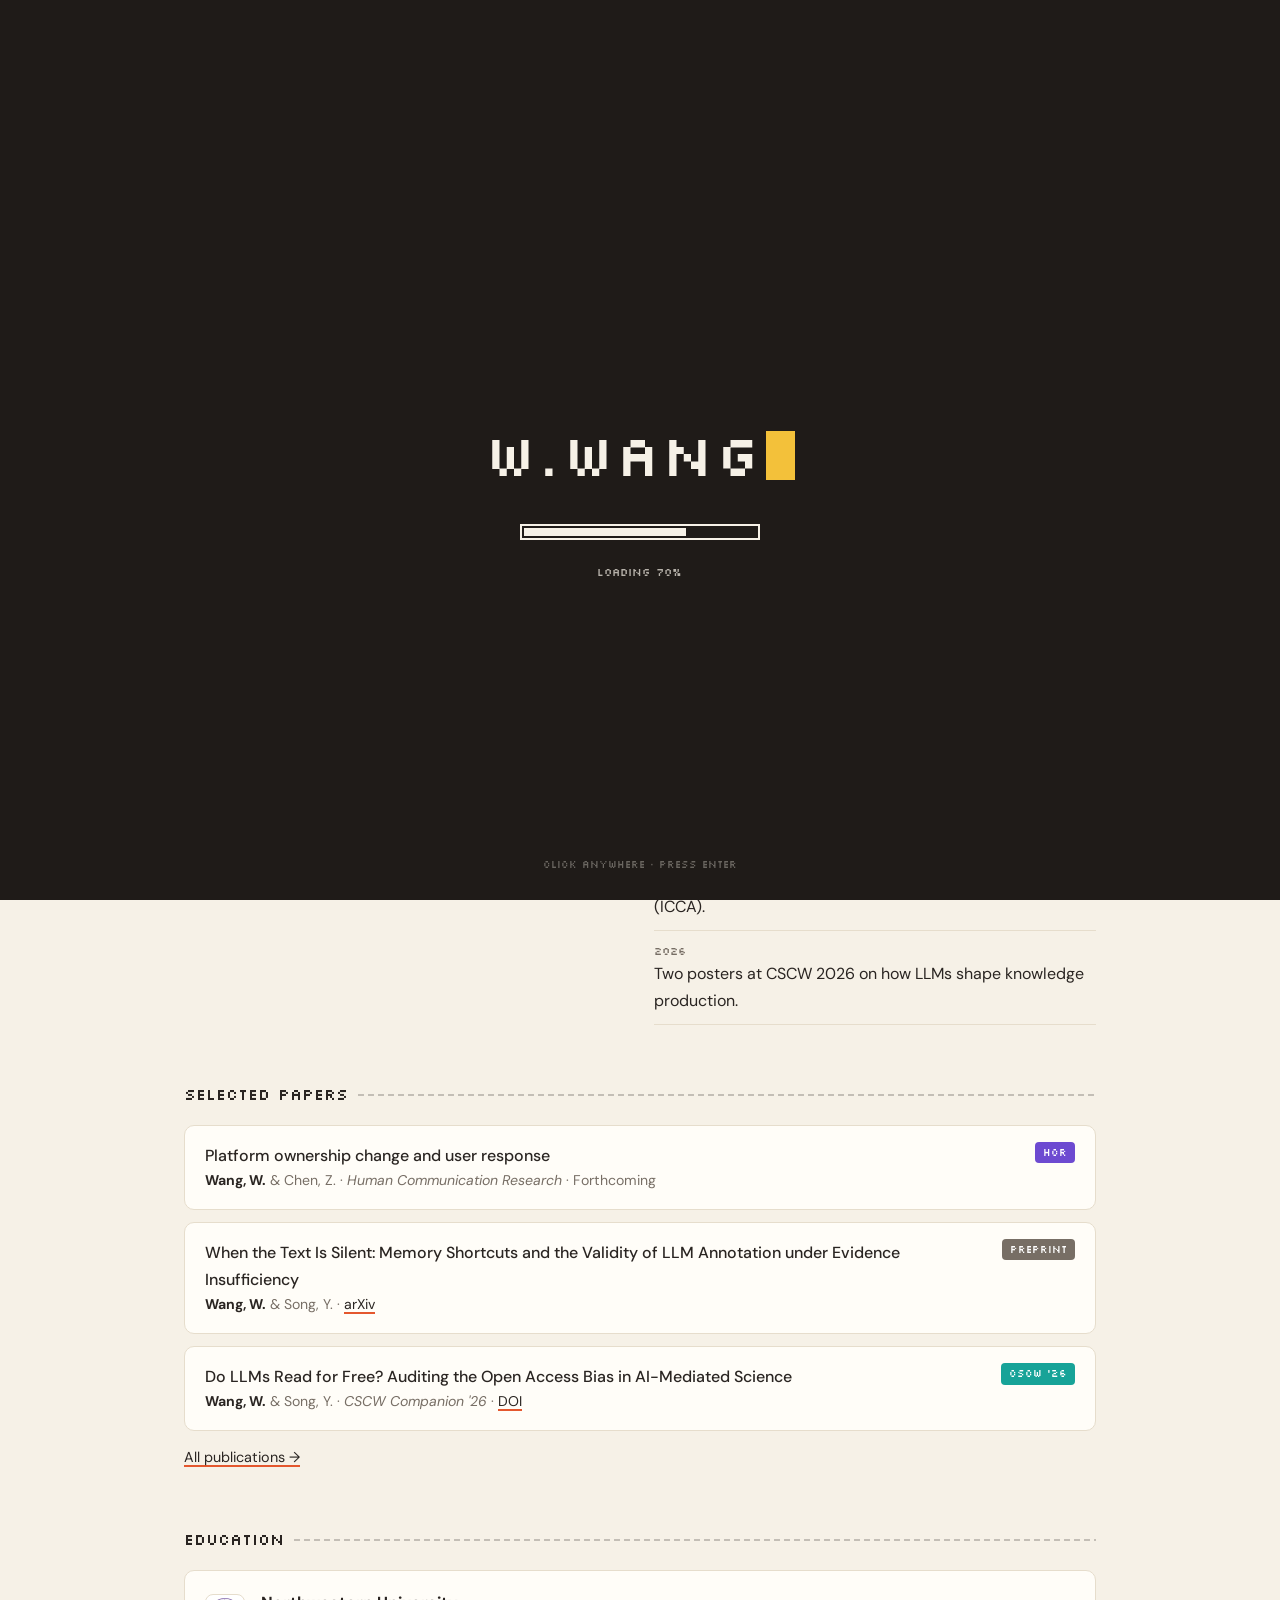
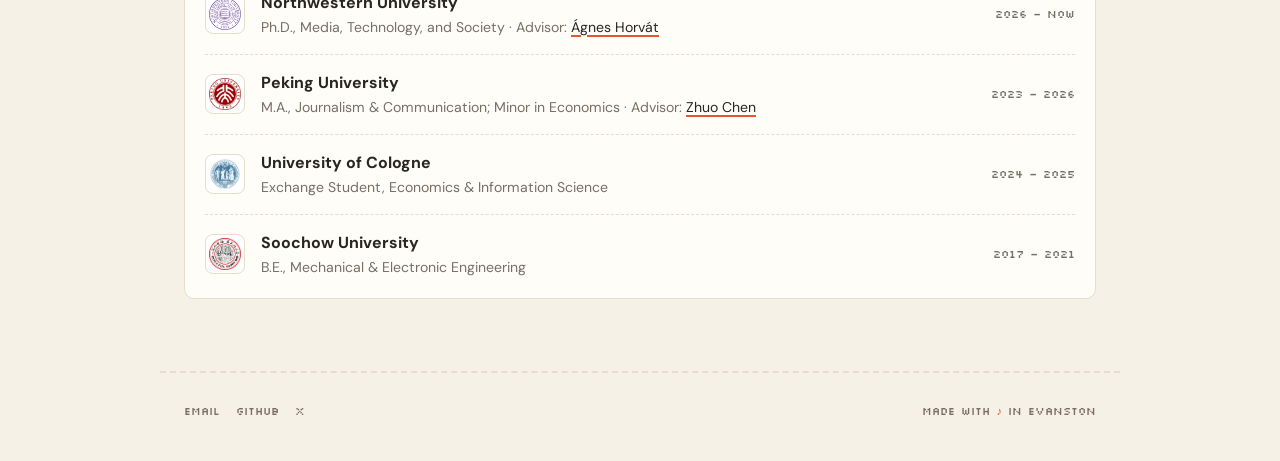
==== commit d4f9cea5: "Add HCR acceptance news; mark HCR paper as forthcoming Co-Authored-By: Claude Opus 5.5 <noreply@anth" ====
--- a/index.html
+++ b/index.html
@@ -116,6 +116,9 @@
     <div>
       <h2><span class="en">News</span><span class="zh">最新动态</span></h2>
       <ul class="news">
+        <li><span class="d"><span class="en">NOV 2026</span><span class="zh">2026.11</span></span>
+          <span class="en">My paper with <a href="https://english.phbs.pku.edu.cn/info/3812/44052.htm">Zhuo Chen</a> was accepted at <em>Human Communication Research</em>! Using billions of GitHub activity records, we study how Microsoft's acquisition announcement shocked the open-source community.</span>
+          <span class="zh">与<a href="https://english.phbs.pku.edu.cn/info/3812/44052.htm">陈灼</a>老师合作的论文被 <em>Human Communication Research</em> 正式接收！文章利用数十亿条 GitHub 行为记录，研究了微软收购公告对开源社区带来的冲击。</span></li>
         <li><span class="d"><span class="en">FALL 2026</span><span class="zh">2026 秋</span></span>
           <span class="en">Started my Ph.D. at Northwestern with <a href="https://agneshorvat.soc.northwestern.edu/">Ágnes Horvát</a>.</span>
           <span class="zh">加入美国西北大学传播学院攻读博士，师从 <a href="https://agneshorvat.soc.northwestern.edu/">Ágnes Horvát</a> 副教授。</span></li>
@@ -131,7 +134,7 @@
 
   <h2><span class="en">Selected Papers</span><span class="zh">代表性论文</span></h2>
   <div class="pubs">
-    <div class="pub"><div><div class="t">Platform ownership change and user response</div><div class="m"><strong>Wang, W.</strong> &amp; Chen, Z. · <em>Human Communication Research</em> · <span class="en">Conditional accept</span><span class="zh">有条件接收</span></div></div><span class="badge b-jrnl">HCR</span></div>
+    <div class="pub"><div><div class="t">Platform ownership change and user response</div><div class="m"><strong>Wang, W.</strong> &amp; Chen, Z. · <em>Human Communication Research</em> · <span class="en">Forthcoming</span><span class="zh">即将刊出</span></div></div><span class="badge b-jrnl">HCR</span></div>
     <div class="pub"><div><div class="t">When the Text Is Silent: Memory Shortcuts and the Validity of LLM Annotation under Evidence Insufficiency</div><div class="m"><strong>Wang, W.</strong> &amp; Song, Y. · <a href="https://arxiv.org/abs/2611.02273">arXiv</a></div></div><span class="badge b-arx"><span class="en">PREPRINT</span><span class="zh">预印本</span></span></div>
     <div class="pub"><div><div class="t">Do LLMs Read for Free? Auditing the Open Access Bias in AI-Mediated Science</div><div class="m"><strong>Wang, W.</strong> &amp; Song, Y. · <em>CSCW Companion '26</em> · <a href="https://doi.org/10.1145/3785651.3831551">DOI</a></div></div><span class="badge b-cscw">CSCW '26</span></div>
   </div>
--- a/site.css
+++ b/site.css
@@ -104,6 +104,48 @@
 .post .t { font-weight: 700; }
 .post .m { color: var(--muted); font-size: .9rem; margin-top: 4px; }
 .post .tag { display: inline-block; margin-top: 8px; font-family: Silkscreen; font-size: .62rem; padding: 1px 8px; border: 1px solid var(--soft); border-radius: 4px; color: var(--muted); }
+
+/* ===== Blog article ===== */
+main.article { max-width: 780px; }
+.back { display: inline-block; margin: 20px 0 14px; font-family: Silkscreen, "PingFang SC", sans-serif; font-size: .72rem; text-decoration: none; color: var(--muted); }
+.back:hover { color: var(--red); }
+.article .head { margin-top: 0; }
+.article .head h1 { font-size: 2rem; line-height: 1.2; margin-top: 8px; }
+.article .head .sub { color: var(--muted); margin-top: 10px; }
+.article .tags { display: flex; flex-wrap: wrap; gap: 6px; margin-top: 14px; }
+.article .tags span { font-family: Silkscreen, "PingFang SC", sans-serif; font-size: .62rem; padding: 1px 8px; border: 1px solid var(--soft); border-radius: 4px; color: var(--muted); }
+.prose { margin-top: 8px; font-size: 1.02rem; }
+.prose > * + * { margin-top: 14px; }
+.prose h2 { font-family: "DM Sans", system-ui, "PingFang SC", sans-serif; font-weight: 700; font-size: 1.3rem; letter-spacing: -.01em; margin-top: 40px; }
+html[data-lang="zh"] .prose h2 { letter-spacing: 0; }
+.prose h3 { font-size: 1.12rem; font-weight: 700; margin-top: 28px; }
+.prose ul, .prose ol { padding-left: 1.4em; }
+.prose li + li { margin-top: 4px; }
+.prose li::marker { color: var(--red); }
+.prose blockquote { background: var(--paper); border-left: 4px solid var(--red); border-radius: 0 8px 8px 0; padding: 14px 18px; color: var(--muted); font-style: italic; }
+.prose code { font-family: ui-monospace, Menlo, monospace; font-size: .9em; background: var(--soft); padding: 1px 5px; border-radius: 4px; }
+.prose pre { background: var(--paper); border: 1px solid var(--soft); border-radius: 8px; padding: 14px; overflow-x: auto; }
+.prose pre code { background: none; padding: 0; }
+.prose img { max-width: 100%; border-radius: 10px; border: 1px solid var(--soft); }
+.prose small { color: var(--muted); }
+.prose .neg { color: var(--red); }
+/* poster-style building blocks */
+.prose .sec { background: var(--paper); border: 1px solid var(--soft); border-radius: 12px; padding: 22px 24px; }
+.prose .sec > * + * { margin-top: 12px; }
+.prose .sec h2 { margin: 0 0 6px; }
+.prose .body > * + * { margin-top: 12px; }
+.prose .callout { background: var(--bg); border: 1px solid var(--soft); border-left: 4px solid var(--yellow); border-radius: 0 8px 8px 0; padding: 14px 18px; }
+.prose .callout > * + * { margin-top: 8px; }
+.prose .callout h4 { font-size: .95rem; font-weight: 700; }
+.prose .stats { display: grid; grid-template-columns: repeat(auto-fit, minmax(150px, 1fr)); gap: 10px; }
+.prose .stat { background: var(--bg); border: 2px solid var(--line); border-radius: 10px; box-shadow: 3px 3px 0 var(--shadow); padding: 12px; text-align: center; }
+.prose .stat b { display: block; font-family: Silkscreen, monospace; font-weight: 400; font-size: 1.25rem; color: var(--red); }
+.prose .stat span { color: var(--muted); font-size: .85rem; }
+.prose .table { overflow-x: auto; }
+.prose table { width: 100%; border-collapse: collapse; font-size: .92rem; }
+.prose th, .prose td { text-align: left; padding: 8px 12px; border-bottom: 1px solid var(--soft); }
+.prose th { font-family: Silkscreen, "PingFang SC", sans-serif; font-weight: 400; font-size: .7rem; color: var(--muted); border-bottom: 2px solid var(--line); }
+.prose td:not(:first-child) { font-variant-numeric: tabular-nums; }
 
 /* Footer */
 footer { max-width: 960px; margin: 0 auto; padding: 28px 24px 40px; display: flex; justify-content: space-between; align-items: center; gap: 16px; flex-wrap: wrap; font-family: Silkscreen, sans-serif; font-size: .7rem; color: var(--muted); border-top: 2px dashed var(--soft); }
@@ -163,6 +205,11 @@
   .ed .y { grid-column: 2; margin-top: -10px; }
   .post { grid-template-columns: 1fr; gap: 6px; }
   .pdf { height: 60vh; min-height: 380px; }
+  .article .head h1 { font-size: 1.55rem; }
+  .prose .sec { padding: 18px 16px; }
+  .prose .stats { grid-template-columns: 1fr 1fr; }
+  .prose .stat { padding: 10px 6px; }
+  .prose .stat b { font-size: 1rem; }
   footer { padding: 24px 16px 32px; }
 }
 @media (prefers-reduced-motion: reduce) { *, *::before, *::after { animation: none !important; transition: none !important; } }
